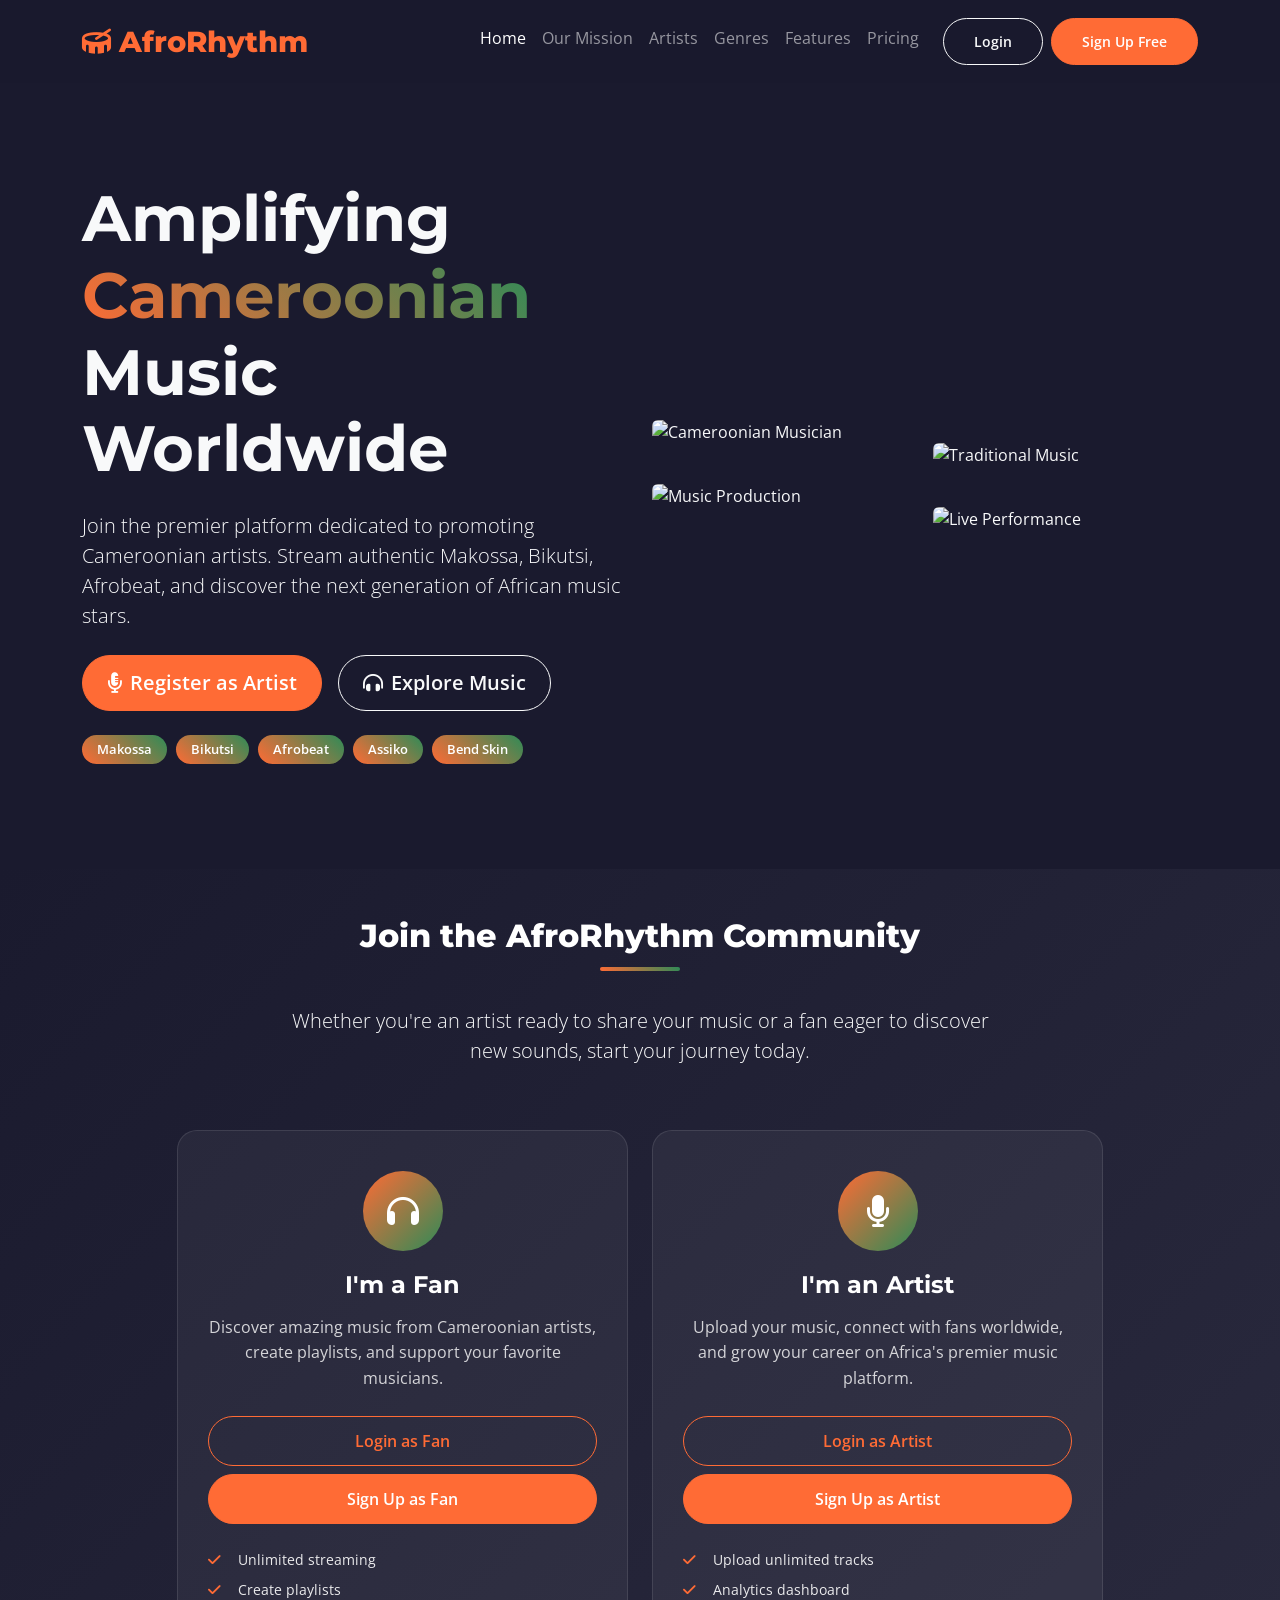
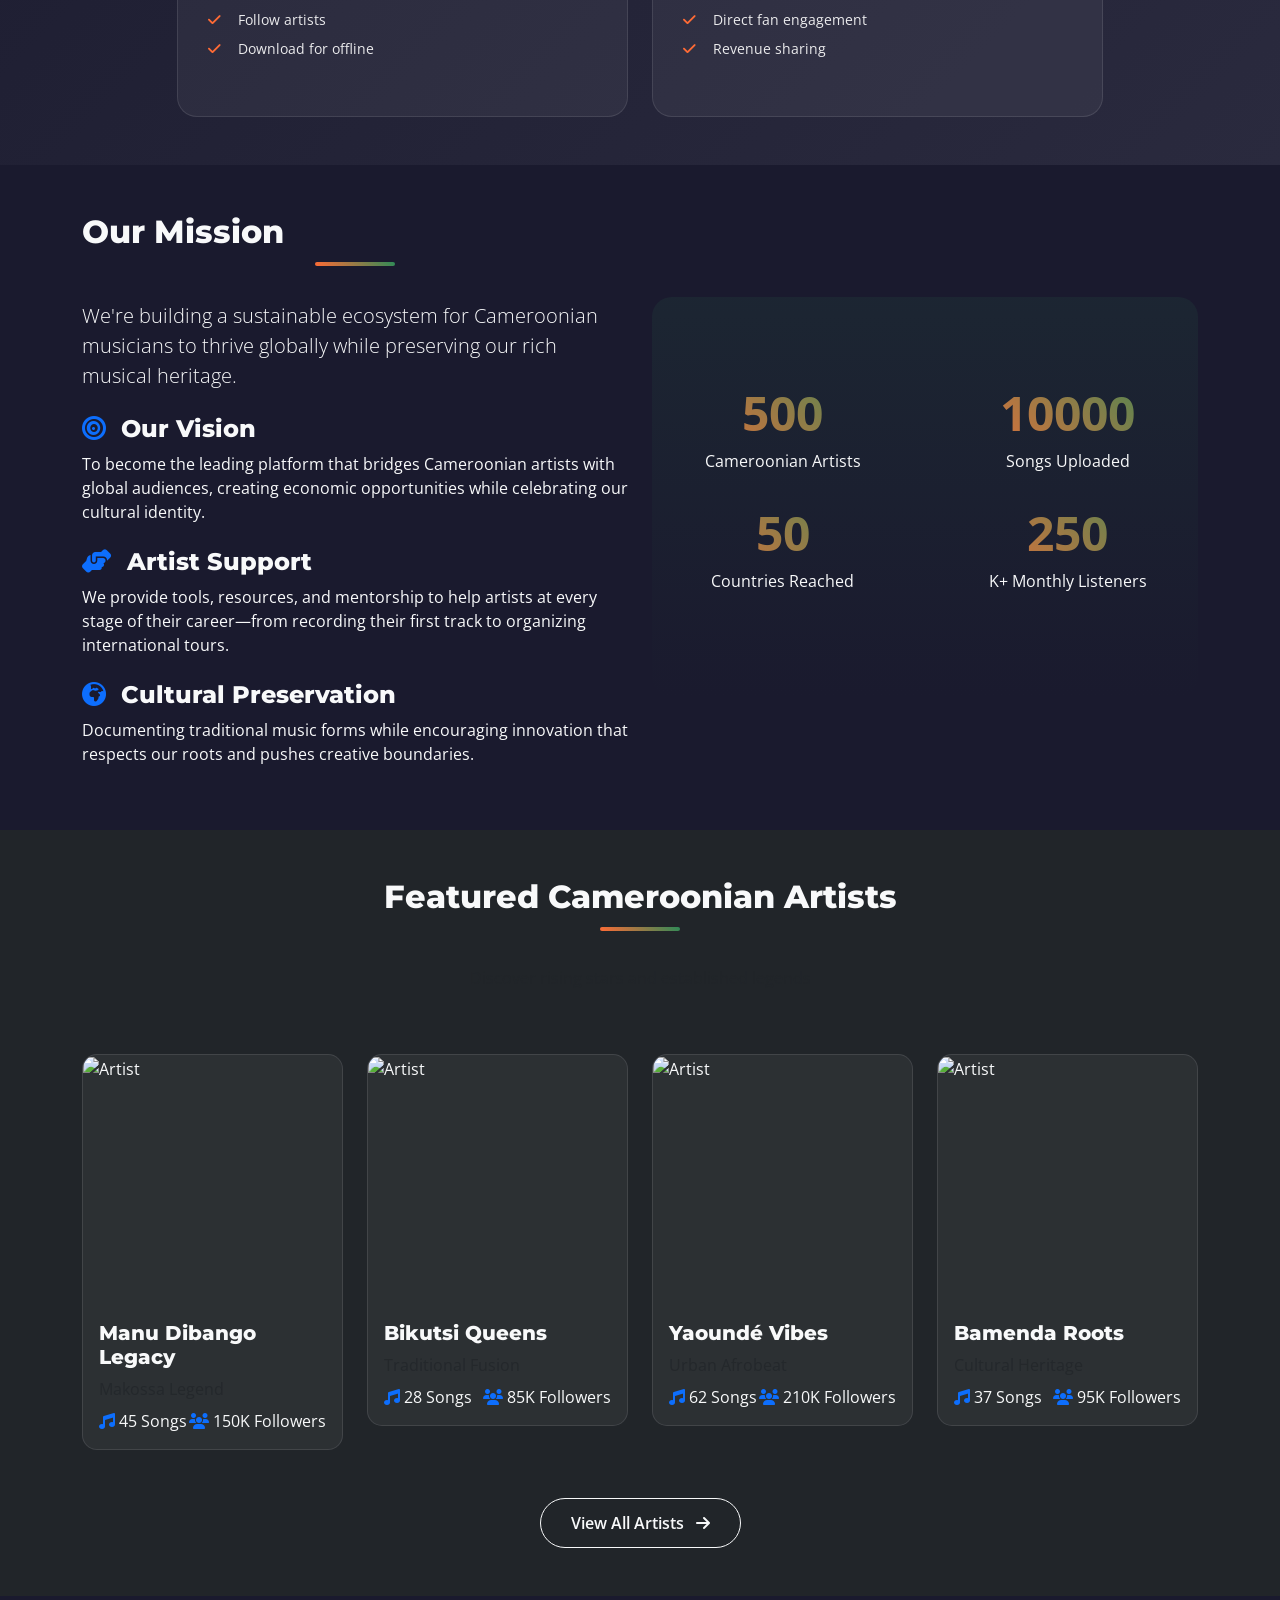
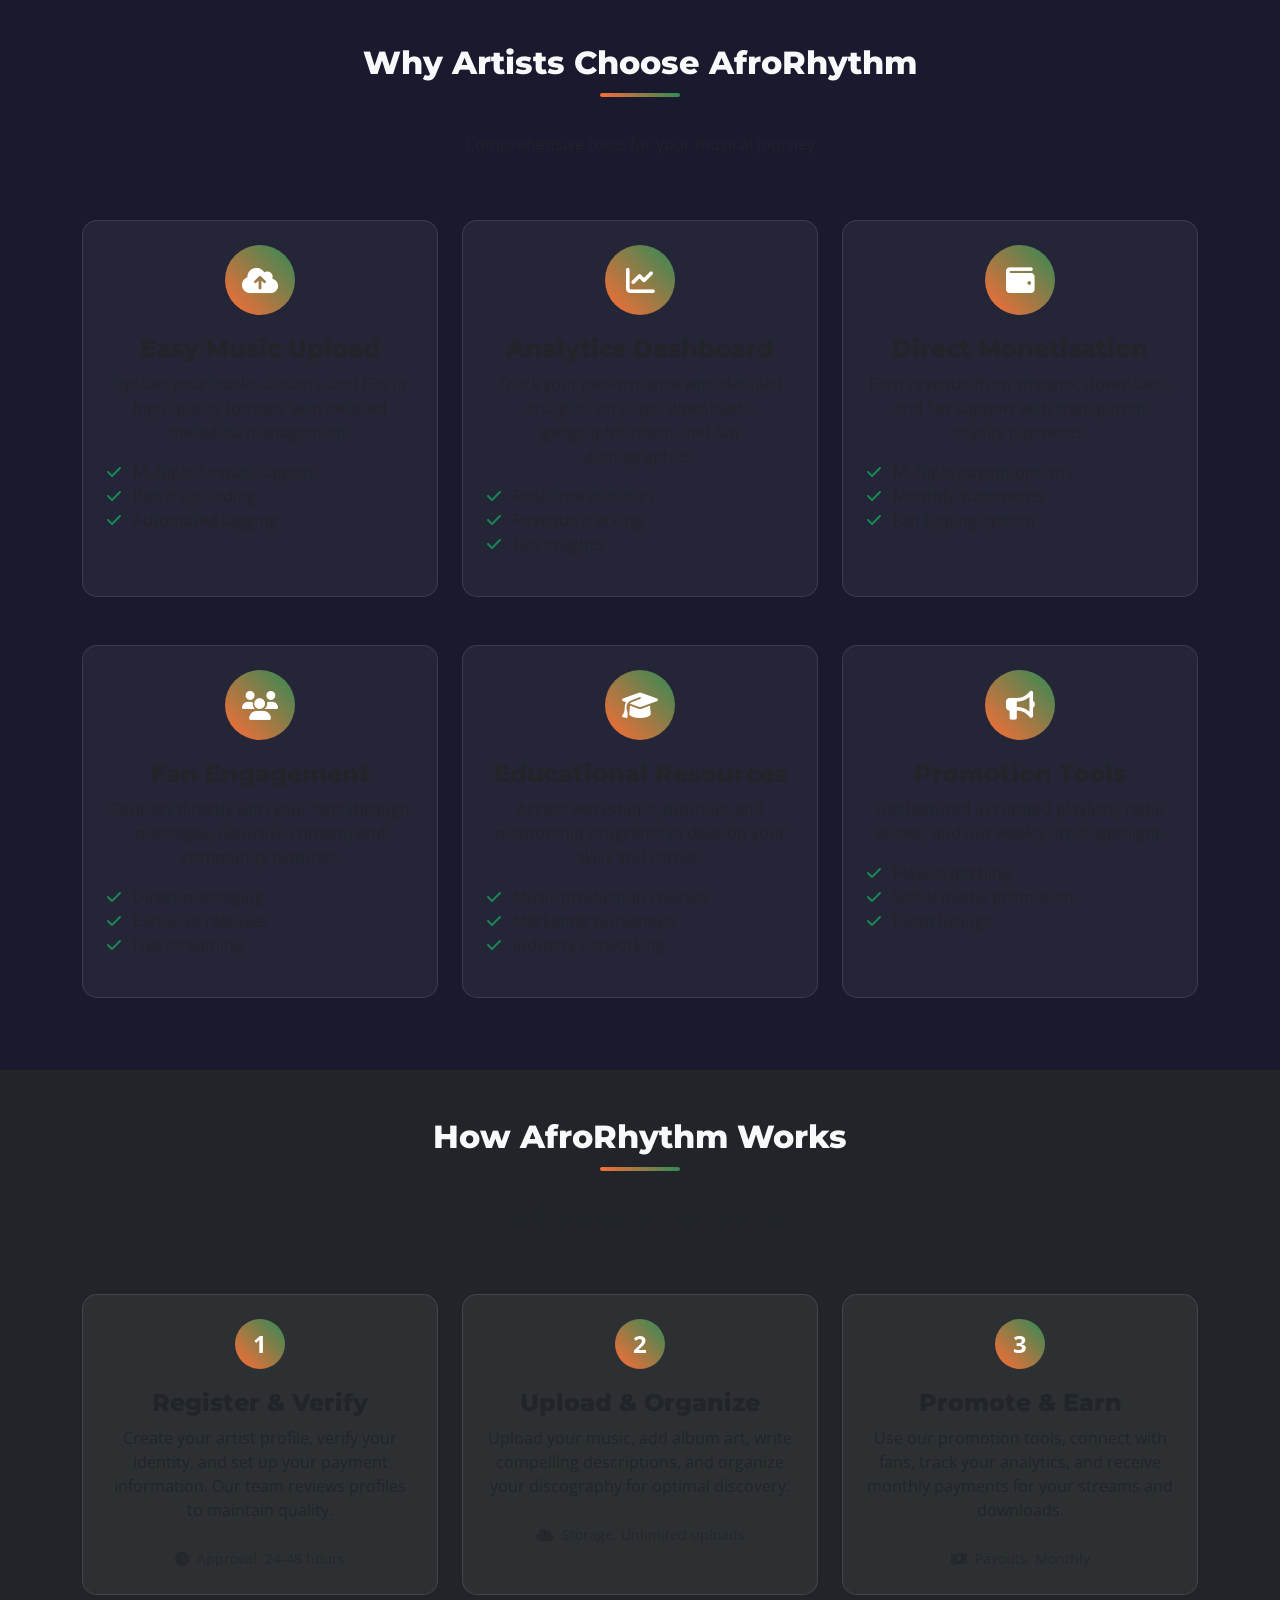
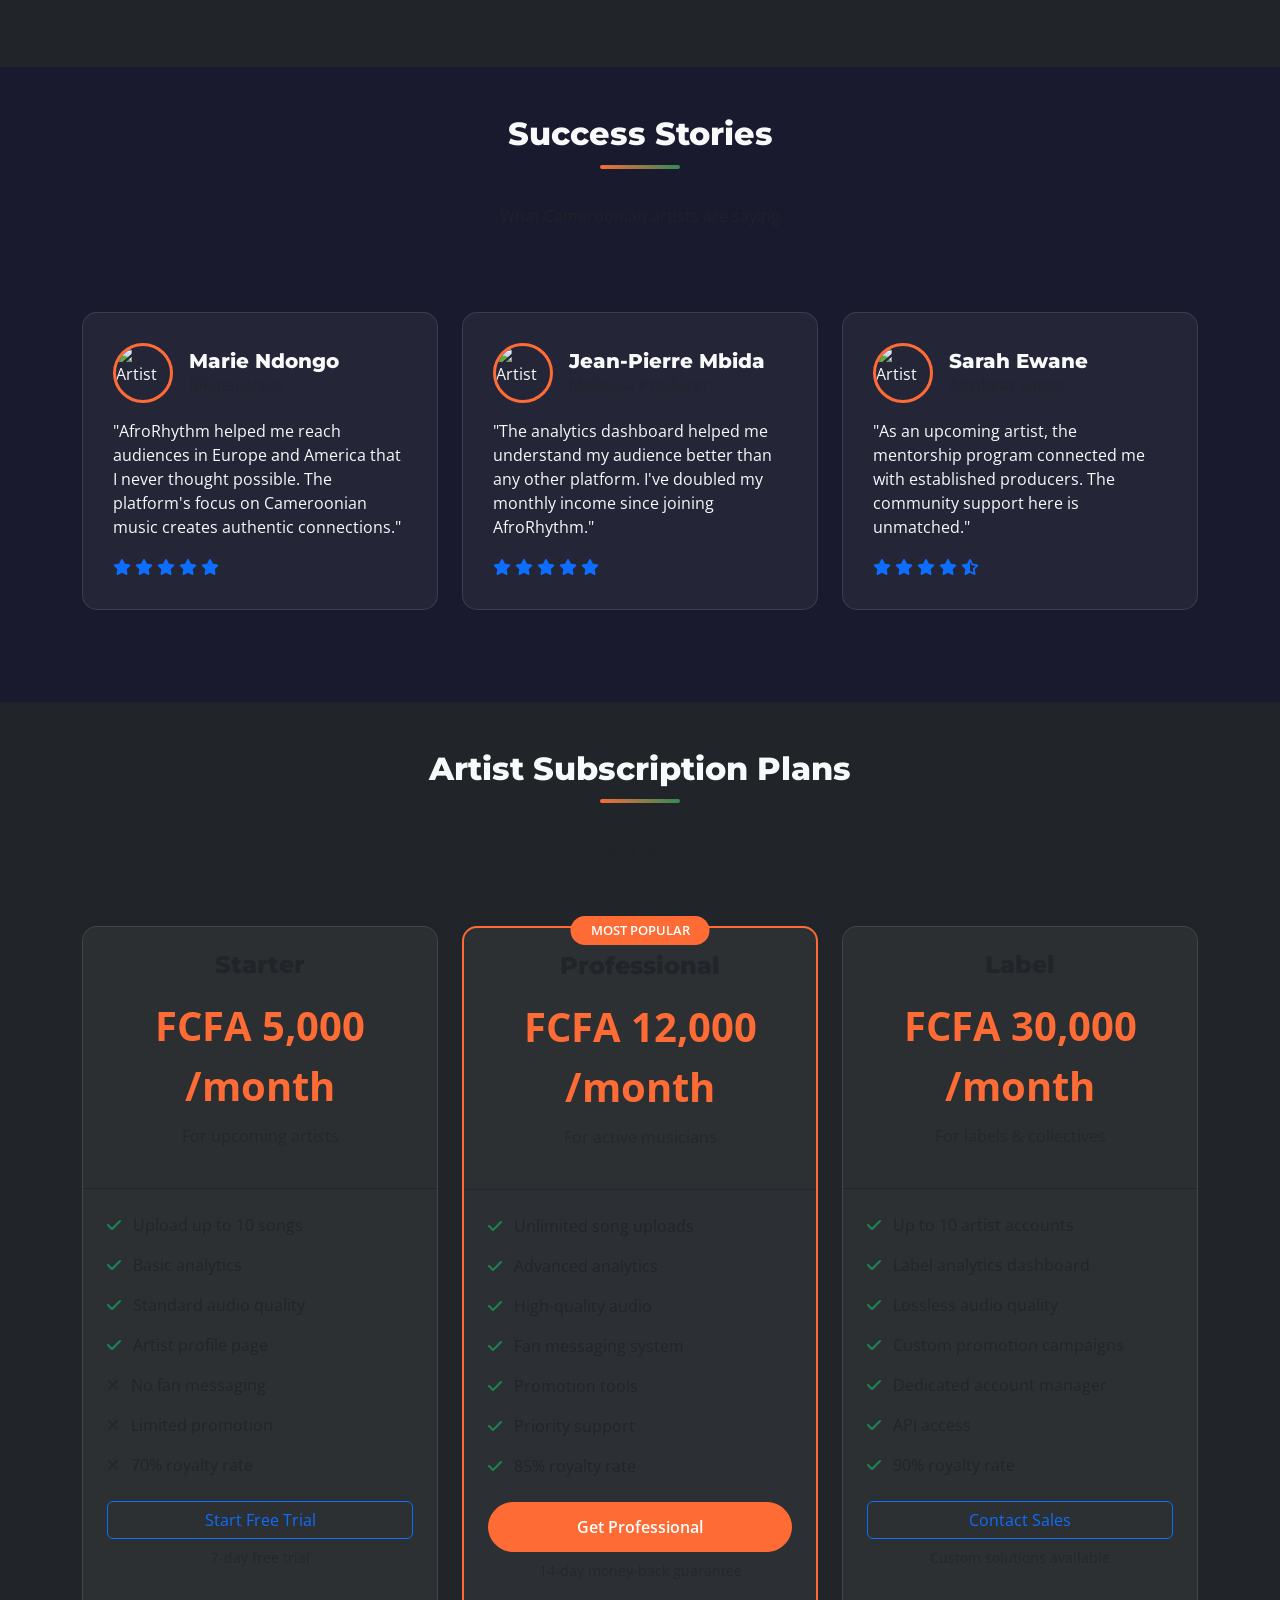
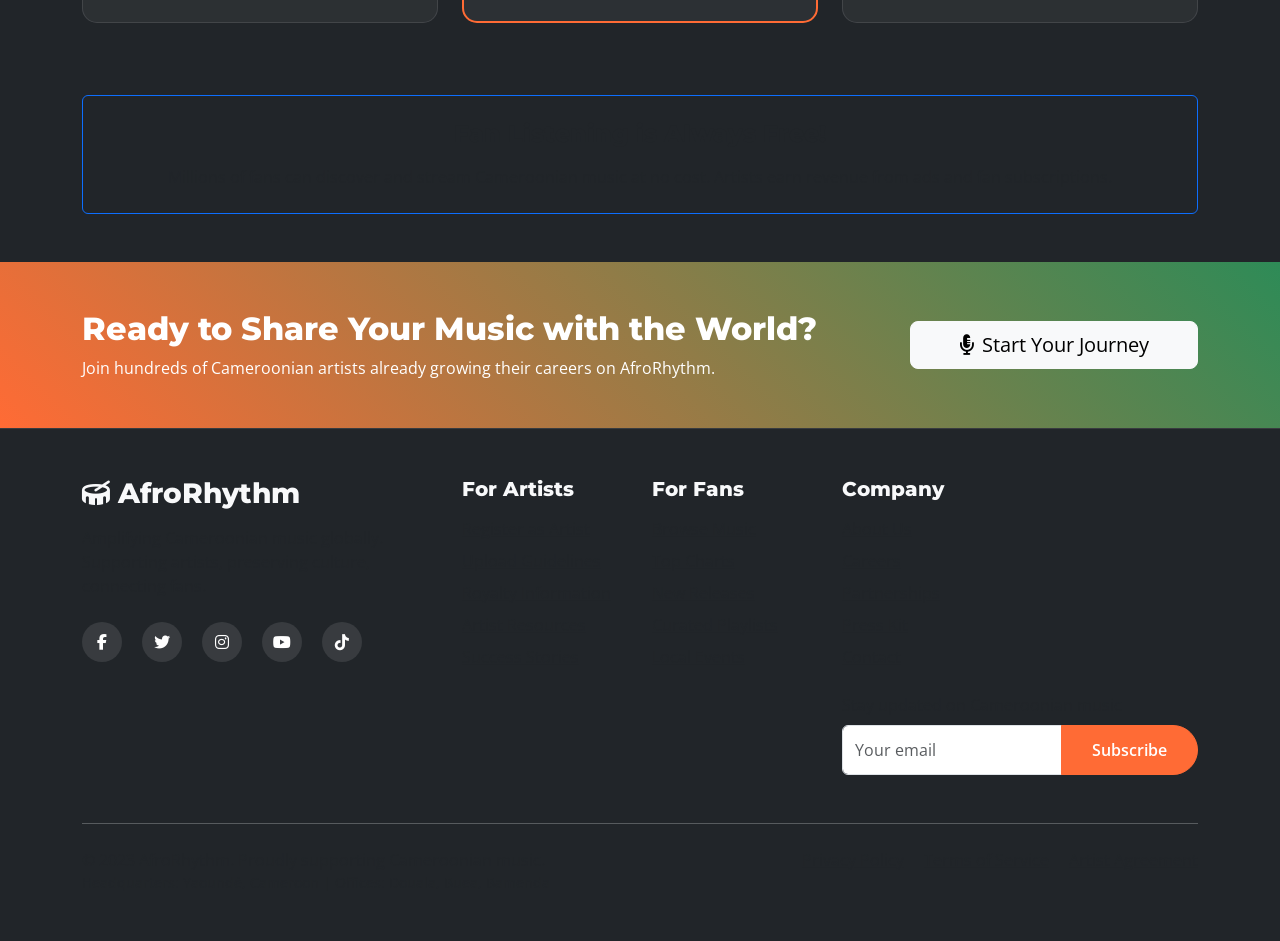
==== index.html @ 04af10e0 "file arrangement to deploy on netlify" ====
<!DOCTYPE html>
<html lang="en">
<head>
    <meta charset="UTF-8">
    <meta name="viewport" content="width=device-width, initial-scale=1.0">
    <title>AfroRhythm - Promote Cameroonian Music</title>
    <!-- Bootstrap 5 CSS -->
    <link href="https://cdn.jsdelivr.net/npm/bootstrap@5.3.0-alpha1/dist/css/bootstrap.min.css" rel="stylesheet">
    <!-- Font Awesome Icons -->
    <link rel="stylesheet" href="https://cdnjs.cloudflare.com/ajax/libs/font-awesome/6.4.0/css/all.min.css">
    <!-- Google Fonts -->
    <link href="https://fonts.googleapis.com/css2?family=Poppins:wght@300;400;500;600;700&family=Montserrat:wght@800;900&family=Open+Sans:wght@400;600&display=swap" rel="stylesheet">
    <!-- Custom CSS -->
    <style>
        :root {
            --primary-color: #FF6B35; /* African sunset orange */
            --secondary-color: #2E8B57; /* Forest green */
            --accent-color: #8B4513; /* Earth brown */
            --dark-color: #1A1A2E;
            --light-color: #F8F9FA;
        }
        
        body {
            font-family: 'Open Sans', sans-serif;
            background-color: var(--dark-color);
            color: var(--light-color);
        }
        
        h1, h2, h3, h4, h5, .navbar-brand {
            font-family: 'Montserrat', sans-serif;
            font-weight: 800;
        }
        
        .navbar {
            background-color: rgba(26, 26, 46, 0.95) !important;
            backdrop-filter: blur(10px);
            padding: 15px 0;
            transition: all 0.3s ease;
        }
        
        .navbar-brand {
            color: var(--primary-color) !important;
            font-size: 1.8rem;
        }
        
        .hero-section {
            background: linear-gradient(rgba(26, 26, 46, 0.9), rgba(26, 26, 46, 0.9)), url('https://images.unsplash.com/photo-1511671782779-c97d3d27a1d4?ixlib=rb-4.0.3&auto=format&fit=crop&w=1950&q=80');
            background-size: cover;
            background-position: center;
            padding: 180px 0 100px;
            position: relative;
            overflow: hidden;
        }
        
        .text-gradient {
            background: linear-gradient(45deg, var(--primary-color), var(--secondary-color));
            -webkit-background-clip: text;
            -webkit-text-fill-color: transparent;
            background-clip: text;
        }
        
        .btn-primary {
            background-color: var(--primary-color);
            border-color: var(--primary-color);
            padding: 12px 30px;
            border-radius: 30px;
            font-weight: 600;
            transition: all 0.3s ease;
        }
        
        .btn-primary:hover {
            background-color: #e55a2e;
            border-color: #e55a2e;
            transform: translateY(-2px);
            box-shadow: 0 5px 15px rgba(255, 107, 53, 0.3);
        }
        
        .btn-outline-light {
            border-radius: 30px;
            padding: 12px 30px;
            font-weight: 600;
            transition: all 0.3s ease;
        }
        
        .btn-outline-light:hover {
            background-color: white;
            color: var(--dark-color);
            transform: translateY(-2px);
        }
        
        .section-title {
            position: relative;
            margin-bottom: 50px;
        }
        
        .section-title:after {
            content: '';
            position: absolute;
            width: 80px;
            height: 4px;
            background: linear-gradient(45deg, var(--primary-color), var(--secondary-color));
            bottom: -15px;
            left: 50%;
            transform: translateX(-50%);
            border-radius: 2px;
        }
        
        .artist-card {
            background: rgba(255, 255, 255, 0.05);
            border-radius: 15px;
            overflow: hidden;
            transition: all 0.3s ease;
            border: 1px solid rgba(255, 255, 255, 0.1);
        }
        
        .artist-card:hover {
            transform: translateY(-10px);
            box-shadow: 0 15px 30px rgba(0, 0, 0, 0.3);
            border-color: var(--primary-color);
        }
        
        .artist-image {
            position: relative;
            overflow: hidden;
            height: 250px;
        }
        
        .artist-image img {
            width: 100%;
            height: 100%;
            object-fit: cover;
            transition: transform 0.5s ease;
        }
        
        .artist-card:hover .artist-image img {
            transform: scale(1.1);
        }
        
        .artist-overlay {
            position: absolute;
            top: 0;
            left: 0;
            width: 100%;
            height: 100%;
            background: rgba(0, 0, 0, 0.6);
            display: flex;
            align-items: center;
            justify-content: center;
            opacity: 0;
            transition: opacity 0.3s ease;
        }
        
        .artist-card:hover .artist-overlay {
            opacity: 1;
        }
        
        .how-it-works-card {
            background: rgba(255, 255, 255, 0.05);
            border: 1px solid rgba(255, 255, 255, 0.1);
            border-radius: 15px;
            transition: all 0.3s ease;
        }
        
        .how-it-works-card:hover {
            transform: translateY(-5px);
            border-color: var(--primary-color);
        }
        
        .step-number {
            width: 50px;
            height: 50px;
            background: linear-gradient(45deg, var(--primary-color), var(--secondary-color));
            color: white;
            border-radius: 50%;
            display: flex;
            align-items: center;
            justify-content: center;
            font-size: 1.5rem;
            font-weight: bold;
            margin: 0 auto 20px;
        }
        
        .pricing-card {
            background: rgba(255, 255, 255, 0.05);
            border: 1px solid rgba(255, 255, 255, 0.1);
            border-radius: 15px;
            transition: all 0.3s ease;
        }
        
        .pricing-card:hover {
            transform: translateY(-10px);
            box-shadow: 0 15px 30px rgba(0, 0, 0, 0.3);
        }
        
        .pricing-card.popular {
            border: 2px solid var(--primary-color);
            position: relative;
        }
        
        .popular-badge {
            position: absolute;
            top: -12px;
            left: 50%;
            transform: translateX(-50%);
            background: var(--primary-color);
            color: white;
            padding: 5px 20px;
            border-radius: 20px;
            font-size: 0.8rem;
            font-weight: 600;
        }
        
        .price {
            font-size: 2.5rem;
            font-weight: bold;
            color: var(--primary-color);
        }
        
        .genre-badge {
            background: linear-gradient(45deg, var(--primary-color), var(--secondary-color));
            color: white;
            padding: 5px 15px;
            border-radius: 20px;
            font-size: 0.8rem;
            font-weight: 600;
            margin-right: 5px;
            margin-bottom: 5px;
            display: inline-block;
        }
        
        .footer {
            background-color: #0f0f1a;
            border-top: 1px solid rgba(255, 255, 255, 0.1);
        }
        
        .social-icons a {
            display: inline-block;
            width: 40px;
            height: 40px;
            background: rgba(255, 255, 255, 0.1);
            border-radius: 50%;
            text-align: center;
            line-height: 40px;
            color: white;
            transition: all 0.3s ease;
        }
        
        .social-icons a:hover {
            background: var(--primary-color);
            transform: translateY(-3px);
        }
        
        .stats-counter {
            background: linear-gradient(rgba(46, 139, 87, 0.1), rgba(26, 26, 46, 0.9)), url('https://images.unsplash.com/photo-1518609878373-06d740f60d8b?ixlib=rb-4.0.3&auto=format&fit=crop&w=1950&q=80');
            background-size: cover;
            background-position: center;
            padding: 80px 0;
            border-radius: 20px;
            margin: 50px 0;
        }
        
        .counter-item {
            text-align: center;
        }
        
        .counter-number {
            font-size: 3rem;
            font-weight: bold;
            background: linear-gradient(45deg, var(--primary-color), var(--secondary-color));
            -webkit-background-clip: text;
            -webkit-text-fill-color: transparent;
            background-clip: text;
        }
        
        .testimonial-card {
            background: rgba(255, 255, 255, 0.05);
            border-radius: 15px;
            padding: 30px;
            border: 1px solid rgba(255, 255, 255, 0.1);
            margin: 20px 0;
        }
        
        .testimonial-avatar {
            width: 60px;
            height: 60px;
            border-radius: 50%;
            object-fit: cover;
            border: 3px solid var(--primary-color);
        }
        
        .benefit-icon {
            width: 70px;
            height: 70px;
            background: linear-gradient(45deg, var(--primary-color), var(--secondary-color));
            border-radius: 50%;
            display: flex;
            align-items: center;
            justify-content: center;
            margin: 0 auto 20px;
            font-size: 1.8rem;
            color: white;
        }
        
        @media (max-width: 768px) {
            .hero-section {
                padding: 150px 0 50px;
                text-align: center;
            }
            
            .display-3 {
                font-size: 2.5rem;
            }
        }

        /* Authentication Section Styles */
        #auth-section {
            background: linear-gradient(135deg, var(--dark-color) 0%, #2a2a3e 100%);
        }

        .auth-card {
            background: rgba(255, 255, 255, 0.05);
            border: 1px solid rgba(255, 255, 255, 0.1);
            border-radius: 20px;
            padding: 40px 30px;
            text-align: center;
            transition: all 0.3s ease;
            height: 100%;
        }

        .auth-card:hover {
            transform: translateY(-10px);
            box-shadow: 0 20px 40px rgba(0, 0, 0, 0.3);
            border-color: var(--primary-color);
        }

        .auth-icon {
            width: 80px;
            height: 80px;
            background: linear-gradient(135deg, var(--primary-color), var(--secondary-color));
            border-radius: 50%;
            display: flex;
            align-items: center;
            justify-content: center;
            font-size: 2rem;
            color: white;
            margin: 0 auto 20px;
        }

        .auth-card h3 {
            color: white;
            font-size: 1.5rem;
            font-weight: 700;
            margin-bottom: 15px;
        }

        .auth-card p {
            color: rgba(255, 255, 255, 0.8);
            margin-bottom: 25px;
            line-height: 1.6;
        }

        .auth-actions {
            margin-bottom: 25px;
        }

        .auth-actions .btn {
            display: block;
            width: 100%;
            margin-bottom: 10px;
            border-radius: 25px;
            padding: 12px 20px;
            font-weight: 600;
            transition: all 0.3s ease;
        }

        .auth-actions .btn-outline-primary {
            border-color: var(--primary-color);
            color: var(--primary-color);
        }

        .auth-actions .btn-outline-primary:hover {
            background-color: var(--primary-color);
            color: white;
        }

        .feature-list {
            list-style: none;
            padding: 0;
            text-align: left;
        }

        .feature-list li {
            color: rgba(255, 255, 255, 0.9);
            margin-bottom: 8px;
            font-size: 0.9rem;
        }

        .feature-list li i {
            color: var(--primary-color);
            margin-right: 10px;
            width: 16px;
        }

        @media (max-width: 768px) {
            .auth-card {
                margin-bottom: 30px;
            }
        }
    </style>
</head>
<body>
    <!-- Navigation -->
    <nav class="navbar navbar-expand-lg navbar-dark fixed-top">
        <div class="container">
            <a class="navbar-brand" href="index.html">
                <i class="fas fa-drum me-2"></i>AfroRhythm
            </a>
            <button class="navbar-toggler" type="button" data-bs-toggle="collapse" data-bs-target="#navbarNav">
                <span class="navbar-toggler-icon"></span>
            </button>
            <div class="collapse navbar-collapse" id="navbarNav">
                <ul class="navbar-nav ms-auto">
                    <li class="nav-item">
                        <a class="nav-link active" href="index.html">Home</a>
                    </li>
                    <li class="nav-item">
                        <a class="nav-link" href="#mission">Our Mission</a>
                    </li>
                    <li class="nav-item">
                        <a class="nav-link" href="#artists">Artists</a>
                    </li>
                    <li class="nav-item">
                        <a class="nav-link" href="#genres">Genres</a>
                    </li>
                    <li class="nav-item">
                        <a class="nav-link" href="#features">Features</a>
                    </li>
                    <li class="nav-item">
                        <a class="nav-link" href="#pricing">Pricing</a>
                    </li>
                    <!-- Dynamic login/logout based on user state -->
                    <li class="nav-item ms-lg-3" id="loginNavItem">
                        <a class="btn btn-outline-light btn-sm" href="auth/login.html">Login</a>
                    </li>
                    <li class="nav-item ms-lg-2" id="signupNavItem">
                        <a class="btn btn-primary btn-sm" href="auth/signup.html">Sign Up Free</a>
                    </li>
                    <!-- Will be shown when user is logged in -->
                    <li class="nav-item ms-lg-3 d-none" id="dashboardNavItem">
                        <a class="btn btn-primary btn-sm" href="#" id="dashboardLink">Dashboard</a>
                    </li>
                    <li class="nav-item ms-lg-2 d-none" id="logoutNavItem">
                        <a class="btn btn-outline-light btn-sm" href="#" id="logoutLink">Logout</a>
                    </li>
                </ul>
            </div>
        </div>
    </nav>

    <!-- Hero Section -->
    <section class="hero-section">
        <div class="container">
            <div class="row align-items-center">
                <div class="col-lg-6">
                    <h1 class="display-3 fw-bold mb-4">Amplifying <span class="text-gradient">Cameroonian</span> Music Worldwide</h1>
                    <p class="lead mb-4">Join the premier platform dedicated to promoting Cameroonian artists. Stream authentic Makossa, Bikutsi, Afrobeat, and discover the next generation of African music stars.</p>
                    <div class="d-flex flex-wrap gap-3">
                        <a href="auth/signup.html?role=artist" class="btn btn-primary btn-lg px-4">
                            <i class="fas fa-microphone-alt me-2"></i>Register as Artist
                        </a>
                        <a href="browse.html" class="btn btn-outline-light btn-lg px-4">
                            <i class="fas fa-headphones-alt me-2"></i>Explore Music
                        </a>
                    </div>
                    <div class="mt-4">
                        <span class="genre-badge">Makossa</span>
                        <span class="genre-badge">Bikutsi</span>
                        <span class="genre-badge">Afrobeat</span>
                        <span class="genre-badge">Assiko</span>
                        <span class="genre-badge">Bend Skin</span>
                    </div>
                </div>
                <div class="col-lg-6">
                    <div class="mt-5 mt-lg-0">
                        <div class="row g-3">
                            <div class="col-6">
                                <img src="https://images.unsplash.com/photo-1516280440614-37939bbacd81?ixlib=rb-4.0.3&auto=format&fit=crop&w=600&q=80" class="img-fluid rounded" alt="Cameroonian Musician">
                            </div>
                            <div class="col-6">
                                <img src="https://images.unsplash.com/photo-1493225457124-a3eb161ffa5f?ixlib=rb-4.0.3&auto=format&fit=crop&w-600&q=80" class="img-fluid rounded mt-4" alt="Traditional Music">
                            </div>
                            <div class="col-6">
                                <img src="https://images.unsplash.com/photo-1511379938547-c1f69419868d?ixlib=rb-4.0.3&auto=format&fit=crop&w=600&q=80" class="img-fluid rounded" alt="Music Production">
                            </div>
                            <div class="col-6">
                                <img src="https://images.unsplash.com/photo-1517230878791-4d28214057c2?ixlib=rb-4.0.3&auto=format&fit=crop&w=600&q=80" class="img-fluid rounded mt-4" alt="Live Performance">
                            </div>
                        </div>
                    </div>
                </div>
            </div>
        </div>
    </section>

    <!-- Authentication Section -->
    <section id="auth-section" class="py-5 bg-dark">
        <div class="container">
            <div class="row justify-content-center">
                <div class="col-lg-8 text-center mb-5">
                    <h2 class="section-title text-white">Join the AfroRhythm Community</h2>
                    <p class="lead text-light">Whether you're an artist ready to share your music or a fan eager to discover new sounds, start your journey today.</p>
                </div>
            </div>
            <div class="row justify-content-center">
                <div class="col-lg-10">
                    <div class="row g-4">
                        <!-- Fan Section -->
                        <div class="col-md-6">
                            <div class="auth-card fan-card">
                                <div class="auth-icon">
                                    <i class="fas fa-headphones"></i>
                                </div>
                                <h3>I'm a Fan</h3>
                                <p>Discover amazing music from Cameroonian artists, create playlists, and support your favorite musicians.</p>
                                <div class="auth-actions">
                                    <a href="auth/login.html" class="btn btn-outline-primary mb-2">Login as Fan</a>
                                    <a href="auth/signup.html?role=fan" class="btn btn-primary">Sign Up as Fan</a>
                                </div>
                                <ul class="feature-list">
                                    <li><i class="fas fa-check"></i> Unlimited streaming</li>
                                    <li><i class="fas fa-check"></i> Create playlists</li>
                                    <li><i class="fas fa-check"></i> Follow artists</li>
                                    <li><i class="fas fa-check"></i> Download for offline</li>
                                </ul>
                            </div>
                        </div>
                        <!-- Artist Section -->
                        <div class="col-md-6">
                            <div class="auth-card artist-card">
                                <div class="auth-icon">
                                    <i class="fas fa-microphone"></i>
                                </div>
                                <h3>I'm an Artist</h3>
                                <p>Upload your music, connect with fans worldwide, and grow your career on Africa's premier music platform.</p>
                                <div class="auth-actions">
                                    <a href="auth/login.html" class="btn btn-outline-primary mb-2">Login as Artist</a>
                                    <a href="auth/signup.html?role=artist" class="btn btn-primary">Sign Up as Artist</a>
                                </div>
                                <ul class="feature-list">
                                    <li><i class="fas fa-check"></i> Upload unlimited tracks</li>
                                    <li><i class="fas fa-check"></i> Analytics dashboard</li>
                                    <li><i class="fas fa-check"></i> Direct fan engagement</li>
                                    <li><i class="fas fa-check"></i> Revenue sharing</li>
                                </ul>
                            </div>
                        </div>
                    </div>
                </div>
            </div>
        </div>
    </section>

    <!-- Mission Statement -->
    <section id="mission" class="py-5">
        <div class="container">
            <div class="row align-items-center">
                <div class="col-lg-6 mb-5 mb-lg-0">
                    <h2 class="section-title">Our Mission</h2>
                    <p class="lead mb-4">We're building a sustainable ecosystem for Cameroonian musicians to thrive globally while preserving our rich musical heritage.</p>
                    
                    <div class="mb-4">
                        <h4><i class="fas fa-bullseye text-primary me-2"></i> Our Vision</h4>
                        <p>To become the leading platform that bridges Cameroonian artists with global audiences, creating economic opportunities while celebrating our cultural identity.</p>
                    </div>
                    
                    <div class="mb-4">
                        <h4><i class="fas fa-hands-helping text-primary me-2"></i> Artist Support</h4>
                        <p>We provide tools, resources, and mentorship to help artists at every stage of their career—from recording their first track to organizing international tours.</p>
                    </div>
                    
                    <div>
                        <h4><i class="fas fa-globe-africa text-primary me-2"></i> Cultural Preservation</h4>
                        <p>Documenting traditional music forms while encouraging innovation that respects our roots and pushes creative boundaries.</p>
                    </div>
                </div>
                <div class="col-lg-6">
                    <div class="stats-counter">
                        <div class="row text-center">
                            <div class="col-md-6 mb-4">
                                <div class="counter-item">
                                    <div class="counter-number" data-count="500">0</div>
                                    <p class="mb-0">Cameroonian Artists</p>
                                </div>
                            </div>
                            <div class="col-md-6 mb-4">
                                <div class="counter-item">
                                    <div class="counter-number" data-count="10000">0</div>
                                    <p class="mb-0">Songs Uploaded</p>
                                </div>
                            </div>
                            <div class="col-md-6 mb-4">
                                <div class="counter-item">
                                    <div class="counter-number" data-count="50">0</div>
                                    <p class="mb-0">Countries Reached</p>
                                </div>
                            </div>
                            <div class="col-md-6 mb-4">
                                <div class="counter-item">
                                    <div class="counter-number" data-count="250">0</div>
                                    <p class="mb-0">K+ Monthly Listeners</p>
                                </div>
                            </div>
                        </div>
                    </div>
                </div>
            </div>
        </div>
    </section>

    <!-- Featured Artists -->
    <section id="artists" class="py-5 bg-dark">
        <div class="container">
            <div class="row mb-5">
                <div class="col-12">
                    <h2 class="section-title text-center">Featured Cameroonian Artists</h2>
                    <p class="text-center text-muted">Discover rising stars and established legends</p>
                </div>
            </div>
            <div class="row">
                <!-- Artist 1 -->
                <div class="col-md-3 col-sm-6 mb-4">
                    <div class="artist-card">
                        <div class="artist-image">
                            <img src="https://images.unsplash.com/photo-1516280440614-37939bbacd81?ixlib=rb-4.0.3&auto=format&fit=crop&w=600&q=80" alt="Artist">
                            <div class="artist-overlay">
                                <div>
                                    <a href="#" class="btn btn-sm btn-primary mb-2"><i class="fas fa-play"></i> Play</a>
                                    <a href="#" class="btn btn-sm btn-outline-light">Follow</a>
                                </div>
                            </div>
                        </div>
                        <div class="artist-info p-3">
                            <h5>Manu Dibango Legacy</h5>
                            <p class="text-muted mb-2">Makossa Legend</p>
                            <div class="d-flex justify-content-between">
                                <span><i class="fas fa-music text-primary"></i> 45 Songs</span>
                                <span><i class="fas fa-users text-primary"></i> 150K Followers</span>
                            </div>
                        </div>
                    </div>
                </div>
                
                <!-- Artist 2 -->
                <div class="col-md-3 col-sm-6 mb-4">
                    <div class="artist-card">
                        <div class="artist-image">
                            <img src="https://images.unsplash.com/photo-1493225457124-a3eb161ffa5f?ixlib=rb-4.0.3&auto=format&fit=crop&w=600&q=80" alt="Artist">
                            <div class="artist-overlay">
                                <div>
                                    <a href="#" class="btn btn-sm btn-primary mb-2"><i class="fas fa-play"></i> Play</a>
                                    <a href="#" class="btn btn-sm btn-outline-light">Follow</a>
                                </div>
                            </div>
                        </div>
                        <div class="artist-info p-3">
                            <h5>Bikutsi Queens</h5>
                            <p class="text-muted mb-2">Traditional Fusion</p>
                            <div class="d-flex justify-content-between">
                                <span><i class="fas fa-music text-primary"></i> 28 Songs</span>
                                <span><i class="fas fa-users text-primary"></i> 85K Followers</span>
                            </div>
                        </div>
                    </div>
                </div>
                
                <!-- Artist 3 -->
                <div class="col-md-3 col-sm-6 mb-4">
                    <div class="artist-card">
                        <div class="artist-image">
                            <img src="https://images.unsplash.com/photo-1511379938547-c1f69419868d?ixlib=rb-4.0.3&auto=format&fit=crop&w=600&q=80" alt="Artist">
                            <div class="artist-overlay">
                                <div>
                                    <a href="#" class="btn btn-sm btn-primary mb-2"><i class="fas fa-play"></i> Play</a>
                                    <a href="#" class="btn btn-sm btn-outline-light">Follow</a>
                                </div>
                            </div>
                        </div>
                        <div class="artist-info p-3">
                            <h5>Yaoundé Vibes</h5>
                            <p class="text-muted mb-2">Urban Afrobeat</p>
                            <div class="d-flex justify-content-between">
                                <span><i class="fas fa-music text-primary"></i> 62 Songs</span>
                                <span><i class="fas fa-users text-primary"></i> 210K Followers</span>
                            </div>
                        </div>
                    </div>
                </div>
                
                <!-- Artist 4 -->
                <div class="col-md-3 col-sm-6 mb-4">
                    <div class="artist-card">
                        <div class="artist-image">
                            <img src="https://images.unsplash.com/photo-1517230878791-4d28214057c2?ixlib=rb-4.0.3&auto=format&fit=crop&w=600&q=80" alt="Artist">
                            <div class="artist-overlay">
                                <div>
                                    <a href="#" class="btn btn-sm btn-primary mb-2"><i class="fas fa-play"></i> Play</a>
                                    <a href="#" class="btn btn-sm btn-outline-light">Follow</a>
                                </div>
                            </div>
                        </div>
                        <div class="artist-info p-3">
                            <h5>Bamenda Roots</h5>
                            <p class="text-muted mb-2">Cultural Heritage</p>
                            <div class="d-flex justify-content-between">
                                <span><i class="fas fa-music text-primary"></i> 37 Songs</span>
                                <span><i class="fas fa-users text-primary"></i> 95K Followers</span>
                            </div>
                        </div>
                    </div>
                </div>
            </div>
            
            <div class="text-center mt-4">
                <a href="artists.html" class="btn btn-outline-light">
                    View All Artists <i class="fas fa-arrow-right ms-2"></i>
                </a>
            </div>
        </div>
    </section>

    <!-- Features for Artists -->
    <section id="features" class="py-5">
        <div class="container">
            <div class="row mb-5">
                <div class="col-12">
                    <h2 class="section-title text-center">Why Artists Choose AfroRhythm</h2>
                    <p class="text-center text-muted">Comprehensive tools for your musical journey</p>
                </div>
            </div>
            
            <div class="row">
                <div class="col-lg-4 mb-4">
                    <div class="card how-it-works-card h-100">
                        <div class="card-body text-center p-4">
                            <div class="benefit-icon">
                                <i class="fas fa-cloud-upload-alt"></i>
                            </div>
                            <h4 class="card-title">Easy Music Upload</h4>
                            <p class="card-text">Upload your tracks, albums, and EPs in high-quality formats with detailed metadata management.</p>
                            <ul class="list-unstyled text-start mt-3">
                                <li><i class="fas fa-check text-success me-2"></i> Multiple format support</li>
                                <li><i class="fas fa-check text-success me-2"></i> Batch uploading</li>
                                <li><i class="fas fa-check text-success me-2"></i> Automated tagging</li>
                            </ul>
                        </div>
                    </div>
                </div>
                
                <div class="col-lg-4 mb-4">
                    <div class="card how-it-works-card h-100">
                        <div class="card-body text-center p-4">
                            <div class="benefit-icon">
                                <i class="fas fa-chart-line"></i>
                            </div>
                            <h4 class="card-title">Analytics Dashboard</h4>
                            <p class="card-text">Track your performance with detailed analytics on plays, downloads, geographic reach, and fan demographics.</p>
                            <ul class="list-unstyled text-start mt-3">
                                <li><i class="fas fa-check text-success me-2"></i> Real-time statistics</li>
                                <li><i class="fas fa-check text-success me-2"></i> Revenue tracking</li>
                                <li><i class="fas fa-check text-success me-2"></i> Fan insights</li>
                            </ul>
                        </div>
                    </div>
                </div>
                
                <div class="col-lg-4 mb-4">
                    <div class="card how-it-works-card h-100">
                        <div class="card-body text-center p-4">
                            <div class="benefit-icon">
                                <i class="fas fa-wallet"></i>
                            </div>
                            <h4 class="card-title">Direct Monetization</h4>
                            <p class="card-text">Earn revenue from streams, downloads, and fan support with transparent royalty payments.</p>
                            <ul class="list-unstyled text-start mt-3">
                                <li><i class="fas fa-check text-success me-2"></i> Multiple payout options</li>
                                <li><i class="fas fa-check text-success me-2"></i> Monthly statements</li>
                                <li><i class="fas fa-check text-success me-2"></i> Fan tipping system</li>
                            </ul>
                        </div>
                    </div>
                </div>
            </div>
            
            <div class="row mt-4">
                <div class="col-lg-4 mb-4">
                    <div class="card how-it-works-card h-100">
                        <div class="card-body text-center p-4">
                            <div class="benefit-icon">
                                <i class="fas fa-users"></i>
                            </div>
                            <h4 class="card-title">Fan Engagement</h4>
                            <p class="card-text">Connect directly with your fans through messages, exclusive content, and community features.</p>
                            <ul class="list-unstyled text-start mt-3">
                                <li><i class="fas fa-check text-success me-2"></i> Direct messaging</li>
                                <li><i class="fas fa-check text-success me-2"></i> Exclusive releases</li>
                                <li><i class="fas fa-check text-success me-2"></i> Live streaming</li>
                            </ul>
                        </div>
                    </div>
                </div>
                
                <div class="col-lg-4 mb-4">
                    <div class="card how-it-works-card h-100">
                        <div class="card-body text-center p-4">
                            <div class="benefit-icon">
                                <i class="fas fa-graduation-cap"></i>
                            </div>
                            <h4 class="card-title">Educational Resources</h4>
                            <p class="card-text">Access workshops, tutorials, and mentorship programs to develop your skills and career.</p>
                            <ul class="list-unstyled text-start mt-3">
                                <li><i class="fas fa-check text-success me-2"></i> Music production courses</li>
                                <li><i class="fas fa-check text-success me-2"></i> Marketing workshops</li>
                                <li><i class="fas fa-check text-success me-2"></i> Industry networking</li>
                            </ul>
                        </div>
                    </div>
                </div>
                
                <div class="col-lg-4 mb-4">
                    <div class="card how-it-works-card h-100">
                        <div class="card-body text-center p-4">
                            <div class="benefit-icon">
                                <i class="fas fa-bullhorn"></i>
                            </div>
                            <h4 class="card-title">Promotion Tools</h4>
                            <p class="card-text">Get featured in curated playlists, radio shows, and our weekly artist spotlight.</p>
                            <ul class="list-unstyled text-start mt-3">
                                <li><i class="fas fa-check text-success me-2"></i> Playlist pitching</li>
                                <li><i class="fas fa-check text-success me-2"></i> Social media promotion</li>
                                <li><i class="fas fa-check text-success me-2"></i> Event listings</li>
                            </ul>
                        </div>
                    </div>
                </div>
            </div>
        </div>
    </section>

    <!-- How It Works -->
    <section id="how-it-works" class="py-5 bg-dark">
        <div class="container">
            <div class="row mb-5">
                <div class="col-12">
                    <h2 class="section-title text-center">How AfroRhythm Works</h2>
                    <p class="text-center text-muted">Three simple steps to amplify your music</p>
                </div>
            </div>
            <div class="row">
                <div class="col-lg-4 mb-4">
                    <div class="card how-it-works-card h-100">
                        <div class="card-body text-center p-4">
                            <div class="step-number">1</div>
                            <h4 class="card-title">Register & Verify</h4>
                            <p class="card-text">Create your artist profile, verify your identity, and set up your payment information. Our team reviews profiles to maintain quality.</p>
                            <div class="mt-4">
                                <small class="text-muted"><i class="fas fa-clock me-1"></i> Approval: 24-48 hours</small>
                            </div>
                        </div>
                    </div>
                </div>
                <div class="col-lg-4 mb-4">
                    <div class="card how-it-works-card h-100">
                        <div class="card-body text-center p-4">
                            <div class="step-number">2</div>
                            <h4 class="card-title">Upload & Organize</h4>
                            <p class="card-text">Upload your music, add album art, write compelling descriptions, and organize your discography for optimal discovery.</p>
                            <div class="mt-4">
                                <small class="text-muted"><i class="fas fa-cloud me-1"></i> Storage: Unlimited uploads</small>
                            </div>
                        </div>
                    </div>
                </div>
                <div class="col-lg-4 mb-4">
                    <div class="card how-it-works-card h-100">
                        <div class="card-body text-center p-4">
                            <div class="step-number">3</div>
                            <h4 class="card-title">Promote & Earn</h4>
                            <p class="card-text">Use our promotion tools, connect with fans, track your analytics, and receive monthly payments for your streams and downloads.</p>
                            <div class="mt-4">
                                <small class="text-muted"><i class="fas fa-money-bill-wave me-1"></i> Payouts: Monthly</small>
                            </div>
                        </div>
                    </div>
                </div>
            </div>
        </div>
    </section>

    <!-- Testimonials -->
    <section id="testimonials" class="py-5">
        <div class="container">
            <div class="row mb-5">
                <div class="col-12">
                    <h2 class="section-title text-center">Success Stories</h2>
                    <p class="text-center text-muted">What Cameroonian artists are saying</p>
                </div>
            </div>
            
            <div class="row">
                <div class="col-lg-4 mb-4">
                    <div class="testimonial-card">
                        <div class="d-flex align-items-center mb-3">
                            <img src="https://images.unsplash.com/photo-1493225457124-a3eb161ffa5f?ixlib=rb-4.0.3&auto=format&fit=crop&w=100&q=80" class="testimonial-avatar me-3" alt="Artist">
                            <div>
                                <h5 class="mb-0">Marie Ndongo</h5>
                                <p class="text-muted mb-0">Bikutsi Artist</p>
                            </div>
                        </div>
                        <p>"AfroRhythm helped me reach audiences in Europe and America that I never thought possible. The platform's focus on Cameroonian music creates authentic connections."</p>
                        <div class="text-primary">
                            <i class="fas fa-star"></i>
                            <i class="fas fa-star"></i>
                            <i class="fas fa-star"></i>
                            <i class="fas fa-star"></i>
                            <i class="fas fa-star"></i>
                        </div>
                    </div>
                </div>
                
                <div class="col-lg-4 mb-4">
                    <div class="testimonial-card">
                        <div class="d-flex align-items-center mb-3">
                            <img src="https://images.unsplash.com/photo-1511379938547-c1f69419868d?ixlib=rb-4.0.3&auto=format&fit=crop&w=100&q=80" class="testimonial-avatar me-3" alt="Artist">
                            <div>
                                <h5 class="mb-0">Jean-Pierre Mbida</h5>
                                <p class="text-muted mb-0">Makossa Producer</p>
                            </div>
                        </div>
                        <p>"The analytics dashboard helped me understand my audience better than any other platform. I've doubled my monthly income since joining AfroRhythm."</p>
                        <div class="text-primary">
                            <i class="fas fa-star"></i>
                            <i class="fas fa-star"></i>
                            <i class="fas fa-star"></i>
                            <i class="fas fa-star"></i>
                            <i class="fas fa-star"></i>
                        </div>
                    </div>
                </div>
                
                <div class="col-lg-4 mb-4">
                    <div class="testimonial-card">
                        <div class="d-flex align-items-center mb-3">
                            <img src="https://images.unsplash.com/photo-1517230878791-4d28214057c2?ixlib=rb-4.0.3&auto=format&fit=crop&w=100&q=80" class="testimonial-avatar me-3" alt="Artist">
                            <div>
                                <h5 class="mb-0">Sarah Ewane</h5>
                                <p class="text-muted mb-0">Afrobeat Singer</p>
                            </div>
                        </div>
                        <p>"As an upcoming artist, the mentorship program connected me with established producers. The community support here is unmatched."</p>
                        <div class="text-primary">
                            <i class="fas fa-star"></i>
                            <i class="fas fa-star"></i>
                            <i class="fas fa-star"></i>
                            <i class="fas fa-star"></i>
                            <i class="fas fa-star-half-alt"></i>
                        </div>
                    </div>
                </div>
            </div>
        </div>
    </section>

    <!-- Pricing Section -->
    <section id="pricing" class="py-5 bg-dark">
        <div class="container">
            <div class="row mb-5">
                <div class="col-12">
                    <h2 class="section-title text-center">Artist Subscription Plans</h2>
                    <p class="text-center text-muted">Choose the plan that fits your career stage</p>
                </div>
            </div>
            <div class="row justify-content-center">
                <div class="col-lg-4 mb-4">
                    <div class="card pricing-card h-100">
                        <div class="card-header text-center py-4">
                            <h4 class="card-title mb-0">Starter</h4>
                            <div class="price mt-3">
                                <span class="currency">FCFA</span>
                                <span class="amount">5,000</span>
                                <span class="period">/month</span>
                            </div>
                            <p class="text-muted mt-2">For upcoming artists</p>
                        </div>
                        <div class="card-body p-4">
                            <ul class="list-unstyled mb-4">
                                <li class="mb-3"><i class="fas fa-check text-success me-2"></i> Upload up to 10 songs</li>
                                <li class="mb-3"><i class="fas fa-check text-success me-2"></i> Basic analytics</li>
                                <li class="mb-3"><i class="fas fa-check text-success me-2"></i> Standard audio quality</li>
                                <li class="mb-3"><i class="fas fa-check text-success me-2"></i> Artist profile page</li>
                                <li class="mb-3"><i class="fas fa-times text-muted me-2"></i> No fan messaging</li>
                                <li class="mb-3"><i class="fas fa-times text-muted me-2"></i> Limited promotion</li>
                                <li class="mb-3"><i class="fas fa-times text-muted me-2"></i> 70% royalty rate</li>
                            </ul>
                            <a href="#" class="btn btn-outline-primary w-100">Start Free Trial</a>
                            <p class="text-center mt-2 small text-muted">7-day free trial</p>
                        </div>
                    </div>
                </div>
                <div class="col-lg-4 mb-4">
                    <div class="card pricing-card h-100 popular">
                        <div class="popular-badge">MOST POPULAR</div>
                        <div class="card-header text-center py-4">
                            <h4 class="card-title mb-0">Professional</h4>
                            <div class="price mt-3">
                                <span class="currency">FCFA</span>
                                <span class="amount">12,000</span>
                                <span class="period">/month</span>
                            </div>
                            <p class="text-muted mt-2">For active musicians</p>
                        </div>
                        <div class="card-body p-4">
                            <ul class="list-unstyled mb-4">
                                <li class="mb-3"><i class="fas fa-check text-success me-2"></i> Unlimited song uploads</li>
                                <li class="mb-3"><i class="fas fa-check text-success me-2"></i> Advanced analytics</li>
                                <li class="mb-3"><i class="fas fa-check text-success me-2"></i> High-quality audio</li>
                                <li class="mb-3"><i class="fas fa-check text-success me-2"></i> Fan messaging system</li>
                                <li class="mb-3"><i class="fas fa-check text-success me-2"></i> Promotion tools</li>
                                <li class="mb-3"><i class="fas fa-check text-success me-2"></i> Priority support</li>
                                <li class="mb-3"><i class="fas fa-check text-success me-2"></i> 85% royalty rate</li>
                            </ul>
                            <a href="#" class="btn btn-primary w-100">Get Professional</a>
                            <p class="text-center mt-2 small text-muted">14-day money-back guarantee</p>
                        </div>
                    </div>
                </div>
                <div class="col-lg-4 mb-4">
                    <div class="card pricing-card h-100">
                        <div class="card-header text-center py-4">
                            <h4 class="card-title mb-0">Label</h4>
                            <div class="price mt-3">
                                <span class="currency">FCFA</span>
                                <span class="amount">30,000</span>
                                <span class="period">/month</span>
                            </div>
                            <p class="text-muted mt-2">For labels & collectives</p>
                        </div>
                        <div class="card-body p-4">
                            <ul class="list-unstyled mb-4">
                                <li class="mb-3"><i class="fas fa-check text-success me-2"></i> Up to 10 artist accounts</li>
                                <li class="mb-3"><i class="fas fa-check text-success me-2"></i> Label analytics dashboard</li>
                                <li class="mb-3"><i class="fas fa-check text-success me-2"></i> Lossless audio quality</li>
                                <li class="mb-3"><i class="fas fa-check text-success me-2"></i> Custom promotion campaigns</li>
                                <li class="mb-3"><i class="fas fa-check text-success me-2"></i> Dedicated account manager</li>
                                <li class="mb-3"><i class="fas fa-check text-success me-2"></i> API access</li>
                                <li class="mb-3"><i class="fas fa-check text-success me-2"></i> 90% royalty rate</li>
                            </ul>
                            <a href="#" class="btn btn-outline-primary w-100">Contact Sales</a>
                            <p class="text-center mt-2 small text-muted">Custom solutions available</p>
                        </div>
                    </div>
                </div>
            </div>
            
            <div class="row mt-5">
                <div class="col-12">
                    <div class="card bg-transparent border-primary">
                        <div class="card-body text-center p-4">
                            <h4 class="mb-3">Fan Listening is Always Free!</h4>
                            <p class="mb-0">Millions of fans can discover and stream Cameroonian music at no cost. Artists earn revenue from ads and fan subscriptions.</p>
                        </div>
                    </div>
                </div>
            </div>
        </div>
    </section>

    <!-- CTA Section -->
    <section class="py-5" style="background: linear-gradient(45deg, var(--primary-color), var(--secondary-color));">
        <div class="container">
            <div class="row align-items-center">
                <div class="col-lg-8 mb-4 mb-lg-0">
                    <h2 class="text-white">Ready to Share Your Music with the World?</h2>
                    <p class="text-white mb-0">Join hundreds of Cameroonian artists already growing their careers on AfroRhythm.</p>
                </div>
                <div class="col-lg-4 text-lg-end">
                    <a href="auth/signup.html?role=artist" class="btn btn-light btn-lg px-5">
                        <i class="fas fa-microphone-alt me-2"></i>Start Your Journey
                    </a>
                </div>
            </div>
        </div>
    </section>

    <!-- Footer -->
    <footer class="footer bg-dark py-5">
        <div class="container">
            <div class="row">
                <div class="col-lg-4 mb-4">
                    <h3 class="mb-3"><i class="fas fa-drum me-2"></i>AfroRhythm</h3>
                    <p class="text-muted">Amplifying Cameroonian music globally. Supporting artists, preserving culture, connecting fans.</p>
                    <div class="social-icons mt-4">
                        <a href="#" class="me-3"><i class="fab fa-facebook-f"></i></a>
                        <a href="#" class="me-3"><i class="fab fa-twitter"></i></a>
                        <a href="#" class="me-3"><i class="fab fa-instagram"></i></a>
                        <a href="#" class="me-3"><i class="fab fa-youtube"></i></a>
                        <a href="#" class="me-3"><i class="fab fa-tiktok"></i></a>
                    </div>
                </div>
                <div class="col-lg-2 col-md-6 mb-4">
                    <h5 class="mb-3">For Artists</h5>
                    <ul class="list-unstyled">
                        <li class="mb-2"><a href="auth/signup.html?role=artist" class="text-muted">Register as Artist</a></li>
                        <li class="mb-2"><a href="#" class="text-muted">Upload Guidelines</a></li>
                        <li class="mb-2"><a href="#" class="text-muted">Royalty Information</a></li>
                        <li class="mb-2"><a href="#" class="text-muted">Artist Resources</a></li>
                        <li class="mb-2"><a href="#" class="text-muted">Success Stories</a></li>
                    </ul>
                </div>
                <div class="col-lg-2 col-md-6 mb-4">
                    <h5 class="mb-3">For Fans</h5>
                    <ul class="list-unstyled">
                        <li class="mb-2"><a href="browse.html" class="text-muted">Browse Music</a></li>
                        <li class="mb-2"><a href="#" class="text-muted">Top Charts</a></li>
                        <li class="mb-2"><a href="#" class="text-muted">New Releases</a></li>
                        <li class="mb-2"><a href="#" class="text-muted">Curated Playlists</a></li>
                        <li class="mb-2"><a href="#" class="text-muted">Local Events</a></li>
                    </ul>
                </div>
                <div class="col-lg-4 mb-4">
                    <h5 class="mb-3">Company</h5>
                    <ul class="list-unstyled">
                        <li class="mb-2"><a href="#" class="text-muted">About Us</a></li>
                        <li class="mb-2"><a href="#" class="text-muted">Careers</a></li>
                        <li class="mb-2"><a href="#" class="text-muted">Partnerships</a></li>
                        <li class="mb-2"><a href="#" class="text-muted">Press Kit</a></li>
                        <li class="mb-2"><a href="contact.html" class="text-muted">Contact</a></li>
                    </ul>
                    <div class="mt-4">
                        <p class="text-muted mb-2">Stay updated on Cameroonian music</p>
                        <div class="input-group">
                            <input type="email" class="form-control" placeholder="Your email">
                            <button class="btn btn-primary" type="button">Subscribe</button>
                        </div>
                    </div>
                </div>
            </div>
            <hr class="my-4">
            <div class="row">
                <div class="col-md-6">
                    <p class="text-muted mb-0">&copy; 2023 AfroRhythm. Proudly supporting Cameroonian music.</p>
                    <p class="text-muted small mb-0">Headquarters: Yaoundé, Cameroon | Offices: Douala, Buea, Bamenda</p>
                </div>
                <div class="col-md-6 text-md-end">
                    <a href="#" class="text-muted me-3">Privacy Policy</a>
                    <a href="#" class="text-muted me-3">Terms of Service</a>
                    <a href="#" class="text-muted">Artist Agreement</a>
                </div>
            </div>
        </div>
    </footer>

    <!-- Bootstrap JS -->
    <script src="https://cdn.jsdelivr.net/npm/bootstrap@5.3.0-alpha1/dist/js/bootstrap.bundle.min.js"></script>
    <!-- Custom JS -->
    <script>
        // Check if user is logged in
        function checkLoginStatus() {
            const userData = localStorage.getItem('afroUser');
            const loginNavItem = document.getElementById('loginNavItem');
            const signupNavItem = document.getElementById('signupNavItem');
            const dashboardNavItem = document.getElementById('dashboardNavItem');
            const logoutNavItem = document.getElementById('logoutNavItem');
            const dashboardLink = document.getElementById('dashboardLink');

            if (userData) {
                try {
                    const user = JSON.parse(userData);
                    if (user.isLoggedIn) {
                        // User is logged in
                        loginNavItem.classList.add('d-none');
                        signupNavItem.classList.add('d-none');
                        dashboardNavItem.classList.remove('d-none');
                        logoutNavItem.classList.remove('d-none');
                        
                        // Set dashboard link based on user role
                        if (user.role === 'artist') {
                            dashboardLink.href = 'artist.html';
                            dashboardLink.innerHTML = '<i class="fas fa-chart-line me-1"></i>Artist Dashboard';
                        } else {
                            dashboardLink.href = 'fan.html';
                            dashboardLink.innerHTML = '<i class="fas fa-headphones me-1"></i>Fan Dashboard';
                        }
                    } else {
                        // User is not logged in
                        showLoginButtons();
                    }
                } catch (e) {
                    console.error('Error parsing user data:', e);
                    showLoginButtons();
                }
            } else {
                // No user data
                showLoginButtons();
            }
        }

        function showLoginButtons() {
            document.getElementById('loginNavItem').classList.remove('d-none');
            document.getElementById('signupNavItem').classList.remove('d-none');
            document.getElementById('dashboardNavItem').classList.add('d-none');
            document.getElementById('logoutNavItem').classList.add('d-none');
        }

        // Logout functionality
        document.getElementById('logoutLink')?.addEventListener('click', function(e) {
            e.preventDefault();
            localStorage.removeItem('afroUser');
            alert('You have been logged out successfully!');
            window.location.href = 'index.html';
        });

        // Simple counter animation
        document.addEventListener('DOMContentLoaded', function() {
            // Check login status on page load
            checkLoginStatus();
            
            const counters = document.querySelectorAll('.counter-number');
            const speed = 200;
            
            counters.forEach(counter => {
                const updateCount = () => {
                    const target = +counter.getAttribute('data-count');
                    const count = +counter.innerText;
                    const increment = target / speed;
                    
                    if(count < target) {
                        counter.innerText = Math.ceil(count + increment);
                        setTimeout(updateCount, 1);
                    } else {
                        counter.innerText = target;
                    }
                }
                
                // Start counting when element is in viewport
                const observer = new IntersectionObserver((entries) => {
                    entries.forEach(entry => {
                        if(entry.isIntersecting) {
                            updateCount();
                            observer.unobserve(entry.target);
                        }
                    });
                });
                
                observer.observe(counter);
            });
            
            // Navbar scroll effect
            window.addEventListener('scroll', function() {
                const navbar = document.querySelector('.navbar');
                if (window.scrollY > 100) {
                    navbar.style.padding = '10px 0';
                    navbar.style.boxShadow = '0 5px 20px rgba(0, 0, 0, 0.3)';
                } else {
                    navbar.style.padding = '15px 0';
                    navbar.style.boxShadow = 'none';
                }
            });
        });
    </script>
</body>
</html>
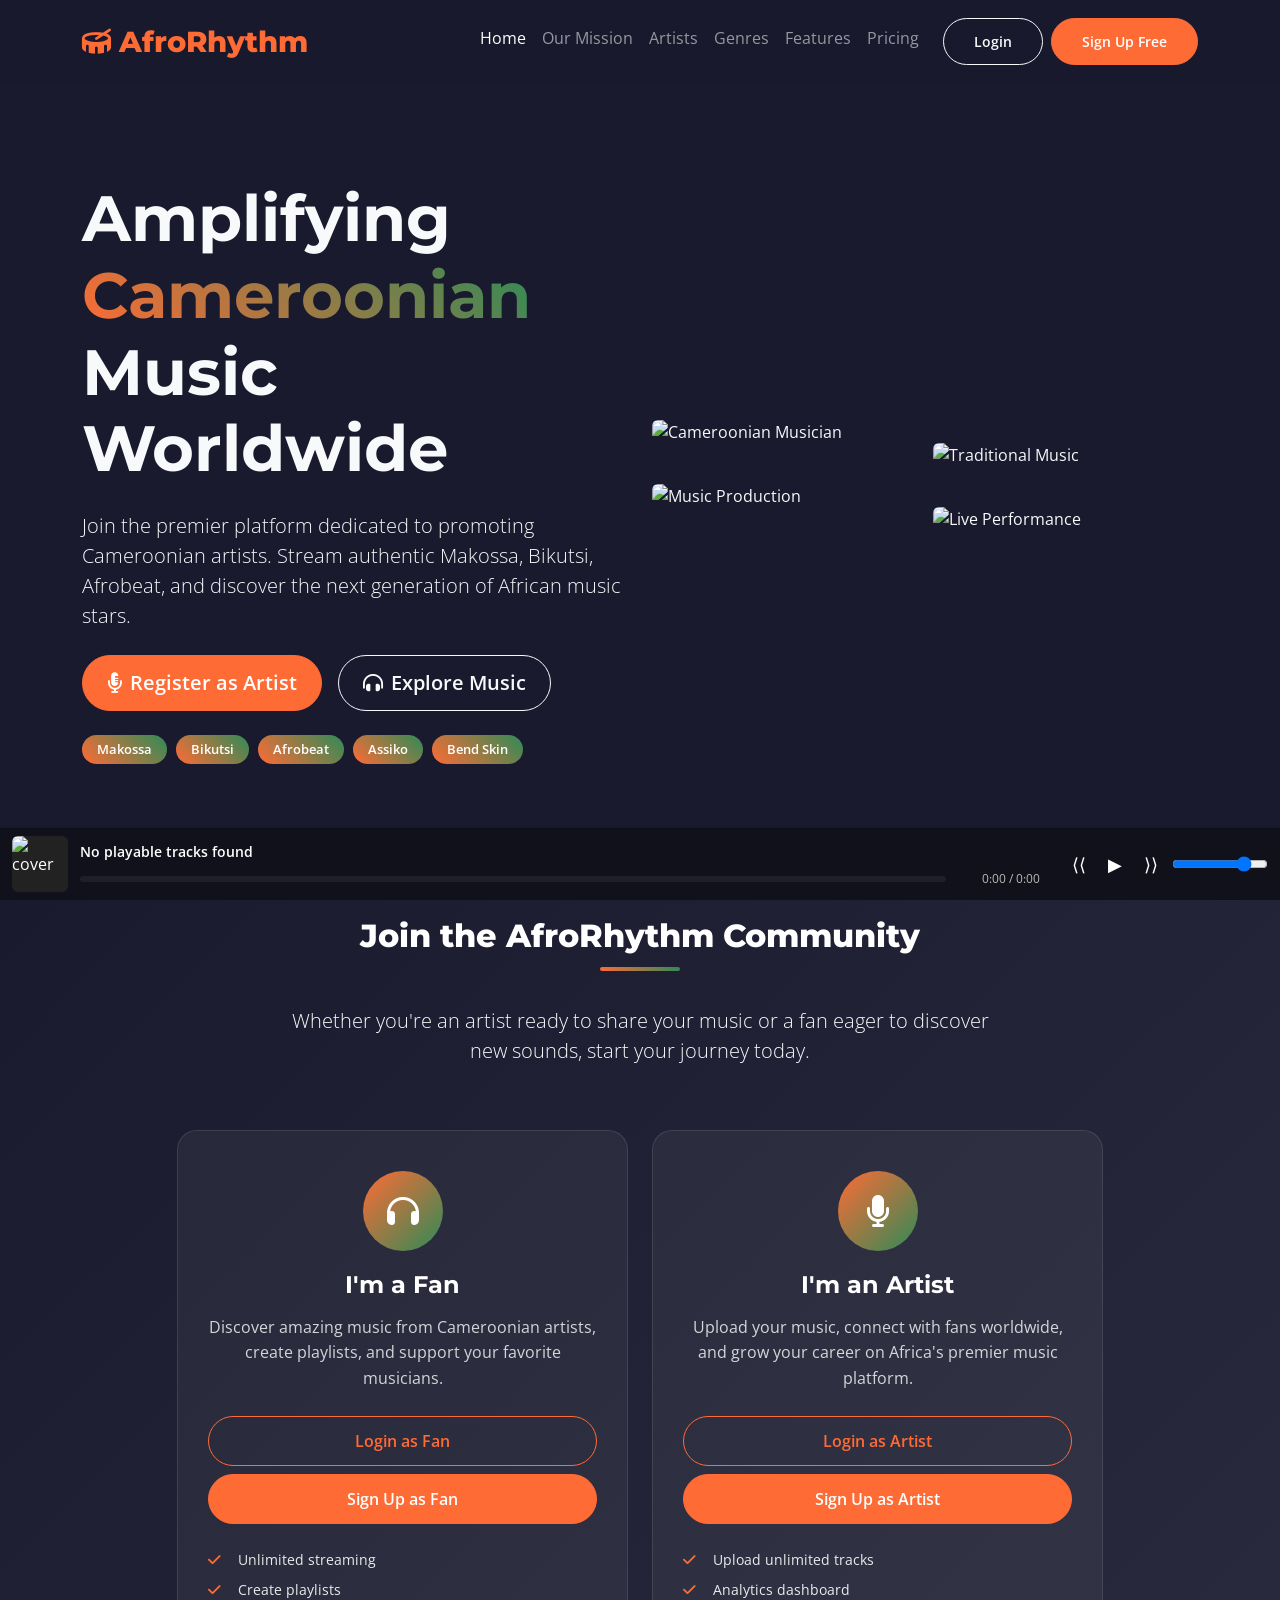
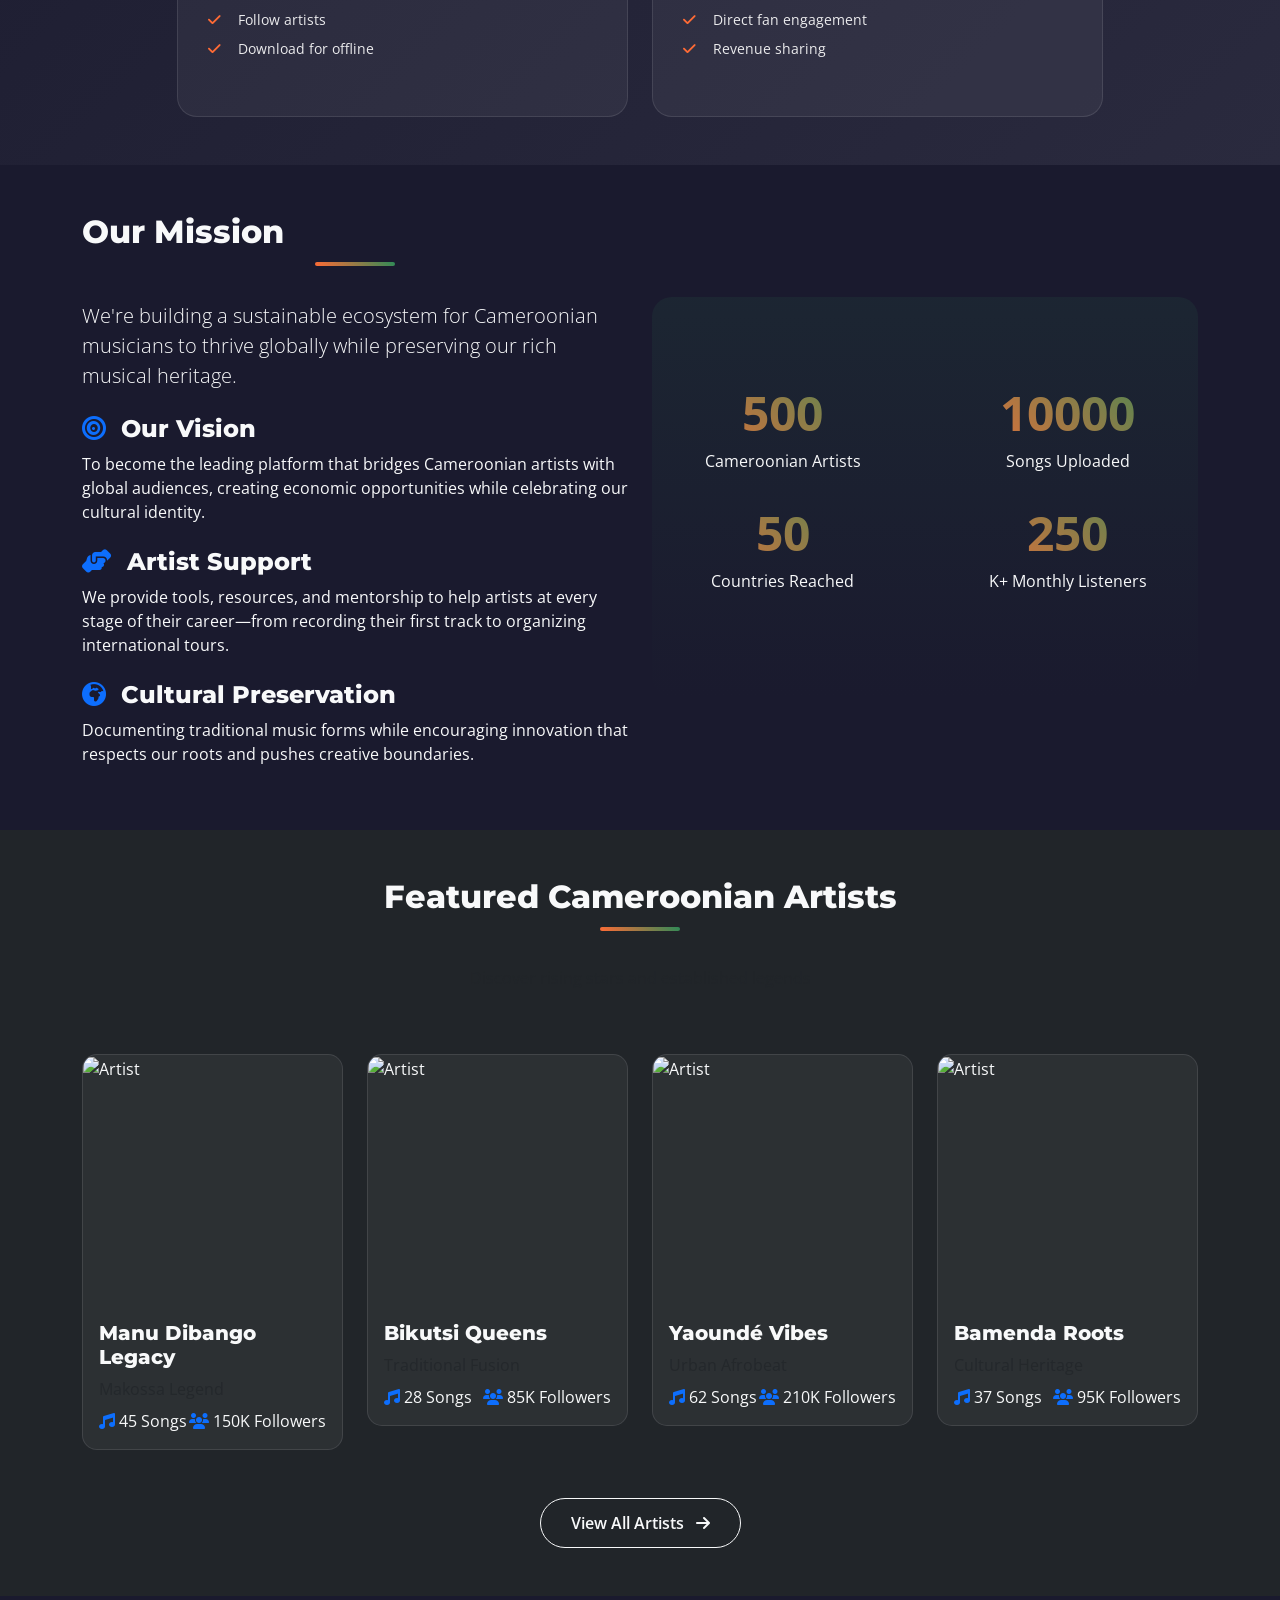
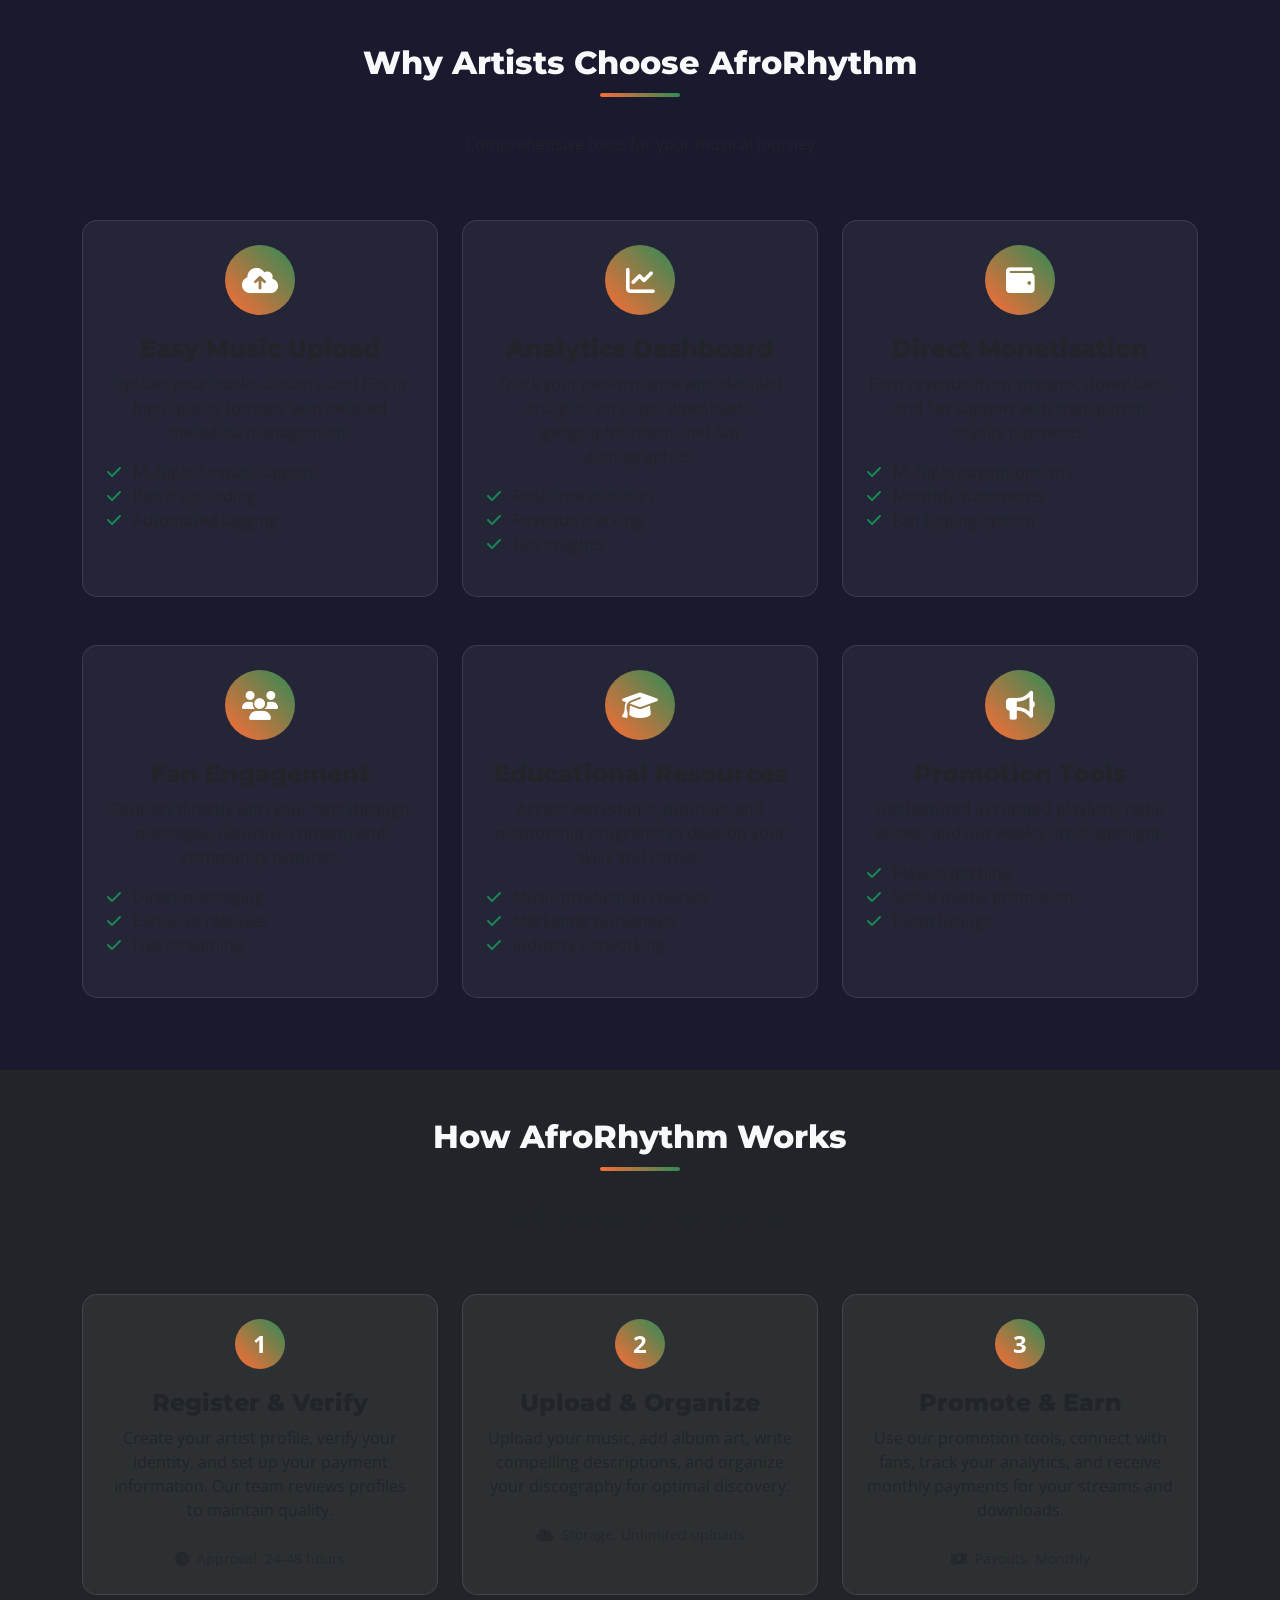
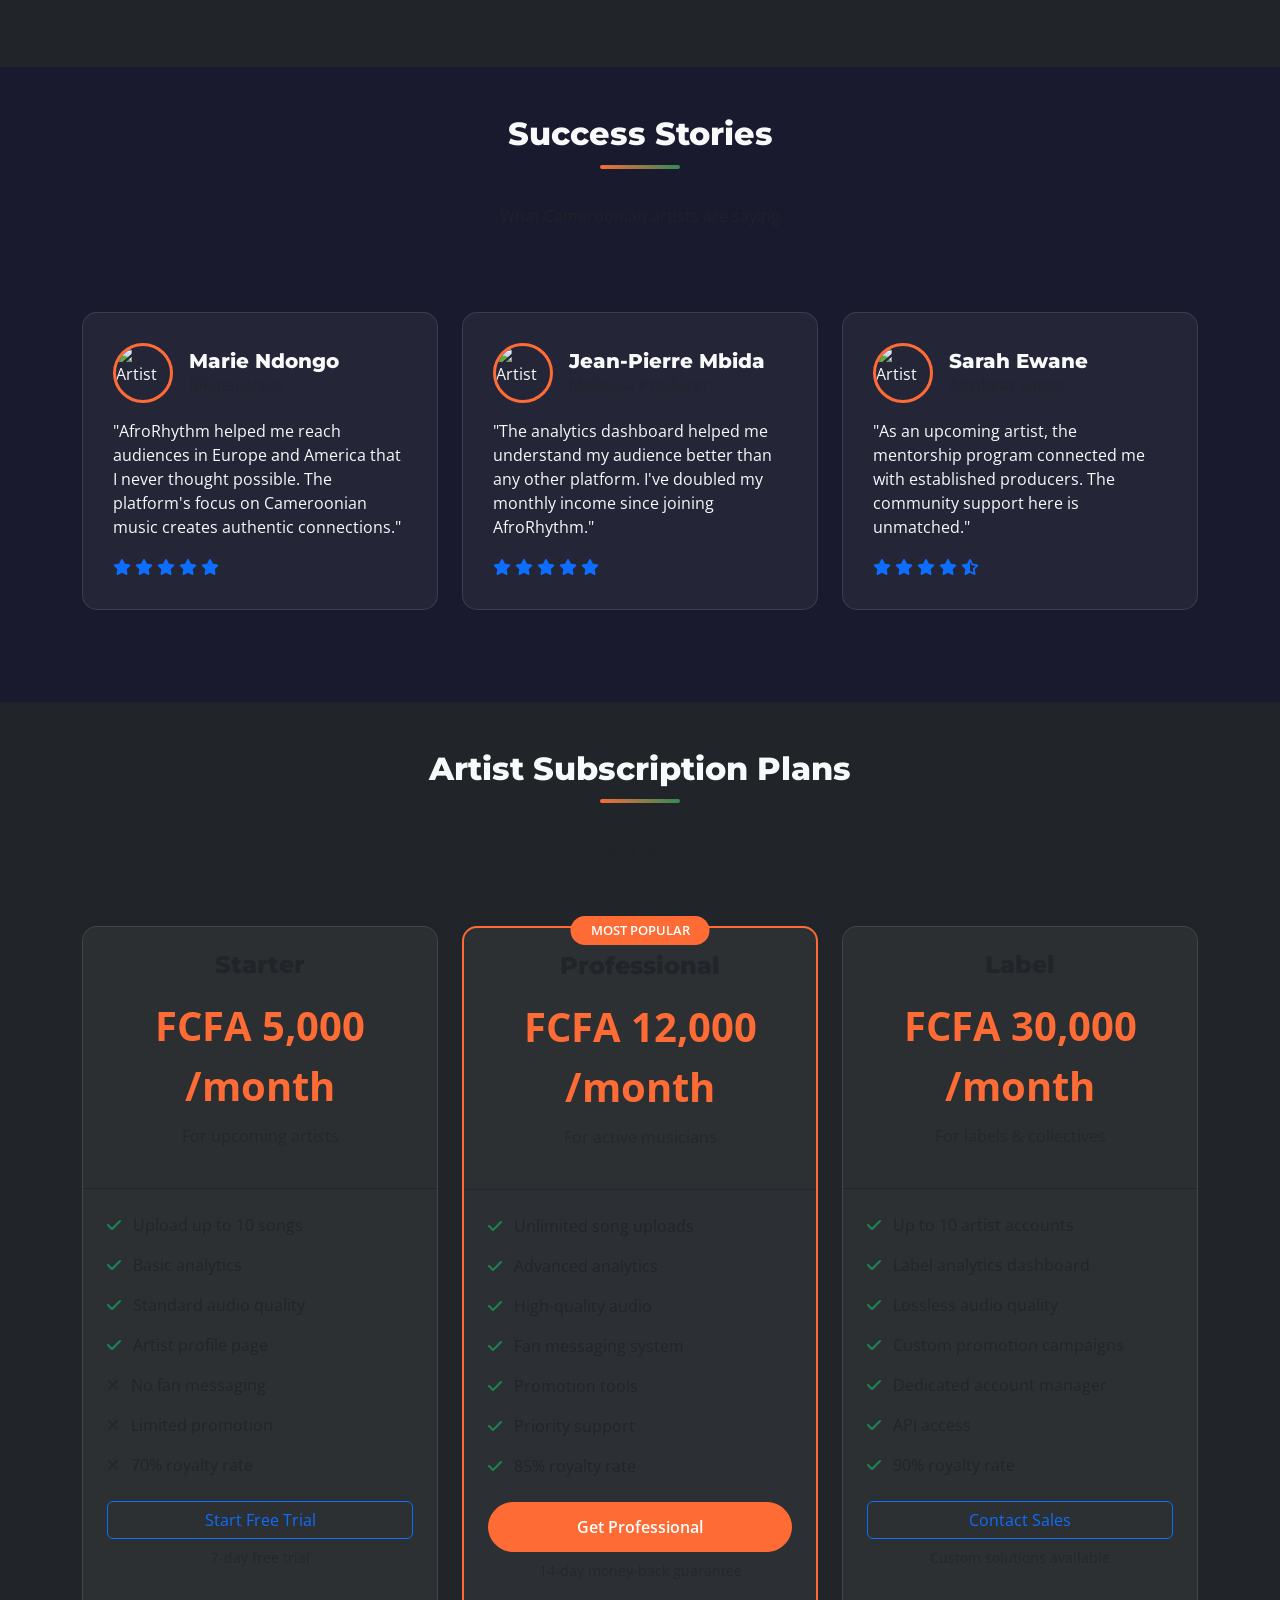
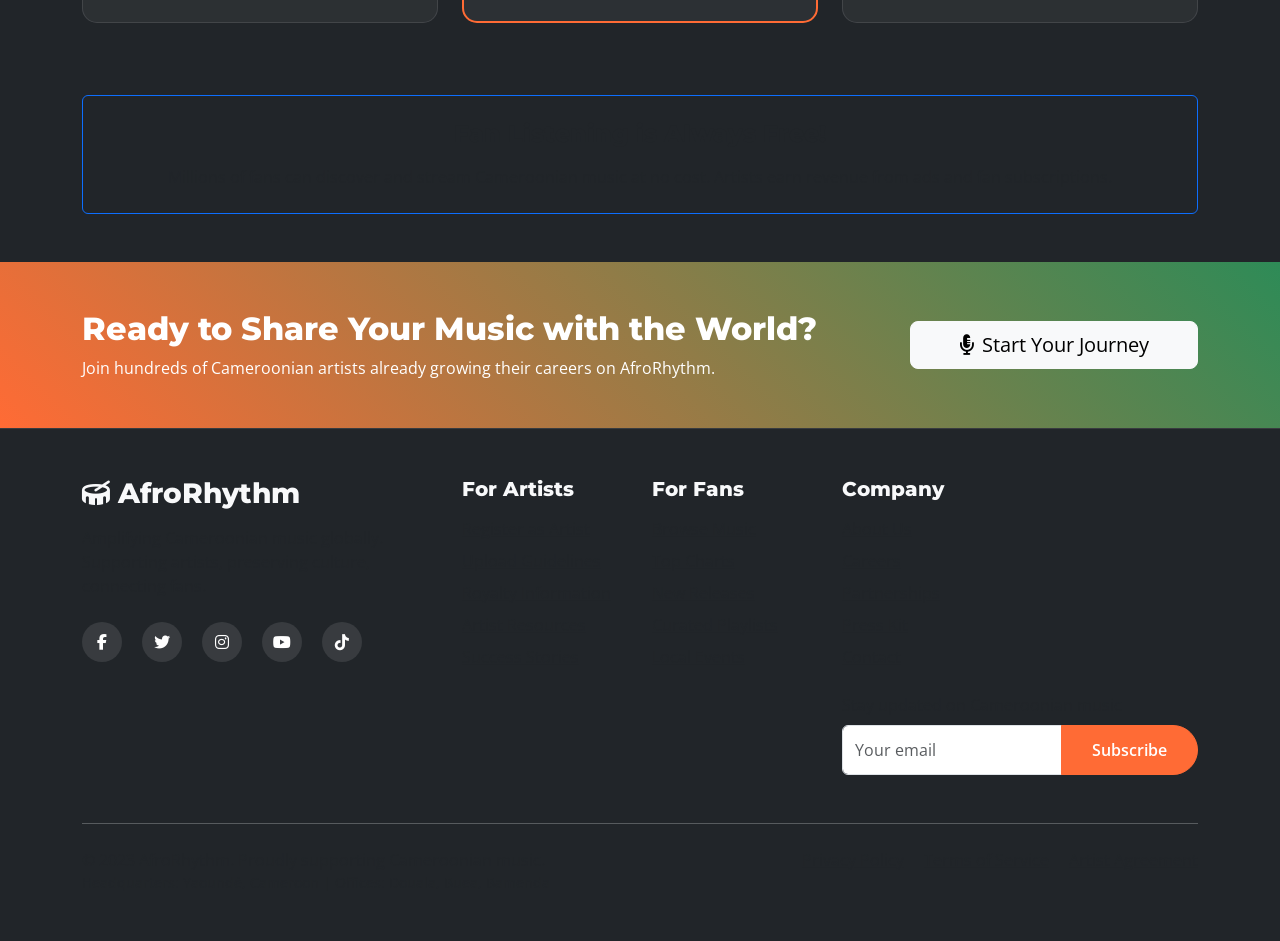
==== commit 93e08d2c: "complete working system, connected the backend and apis correctly" ====
--- a/index.html
+++ b/index.html
@@ -1162,10 +1162,11 @@
     <!-- Bootstrap JS -->
     <script src="https://cdn.jsdelivr.net/npm/bootstrap@5.3.0-alpha1/dist/js/bootstrap.bundle.min.js"></script>
     <!-- Custom JS -->
+    <script src="Js/session.js"></script>
     <script>
-        // Check if user is logged in
+        // Check if user is logged in (uses server session via Js/session.js)
         function checkLoginStatus() {
-            const userData = localStorage.getItem('afroUser');
+            const userData = (window.afro && window.afro.user) ? window.afro.user : null;
             const loginNavItem = document.getElementById('loginNavItem');
             const signupNavItem = document.getElementById('signupNavItem');
             const dashboardNavItem = document.getElementById('dashboardNavItem');
@@ -1174,8 +1175,8 @@
 
             if (userData) {
                 try {
-                    const user = JSON.parse(userData);
-                    if (user.isLoggedIn) {
+                    const user = userData;
+                    if (user && user.isLoggedIn) {
                         // User is logged in
                         loginNavItem.classList.add('d-none');
                         signupNavItem.classList.add('d-none');
@@ -1195,7 +1196,7 @@
                         showLoginButtons();
                     }
                 } catch (e) {
-                    console.error('Error parsing user data:', e);
+                    console.error('Error reading user data:', e);
                     showLoginButtons();
                 }
             } else {
@@ -1214,10 +1215,15 @@
         // Logout functionality
         document.getElementById('logoutLink')?.addEventListener('click', function(e) {
             e.preventDefault();
-            localStorage.removeItem('afroUser');
+            if (window.afro && typeof window.afro.clearUser === 'function') window.afro.clearUser();
             alert('You have been logged out successfully!');
             window.location.href = 'index.html';
         });
+
+        // If session helper is async, call checkLoginStatus after it resolves
+        if (window.afro && window.afro.userPromise) {
+            window.afro.userPromise.then(() => { checkLoginStatus(); });
+        }
 
         // Simple counter animation
         document.addEventListener('DOMContentLoaded', function() {
@@ -1267,5 +1273,6 @@
             });
         });
     </script>
+        <script src="Js/player.js"></script>
 </body>
 </html>
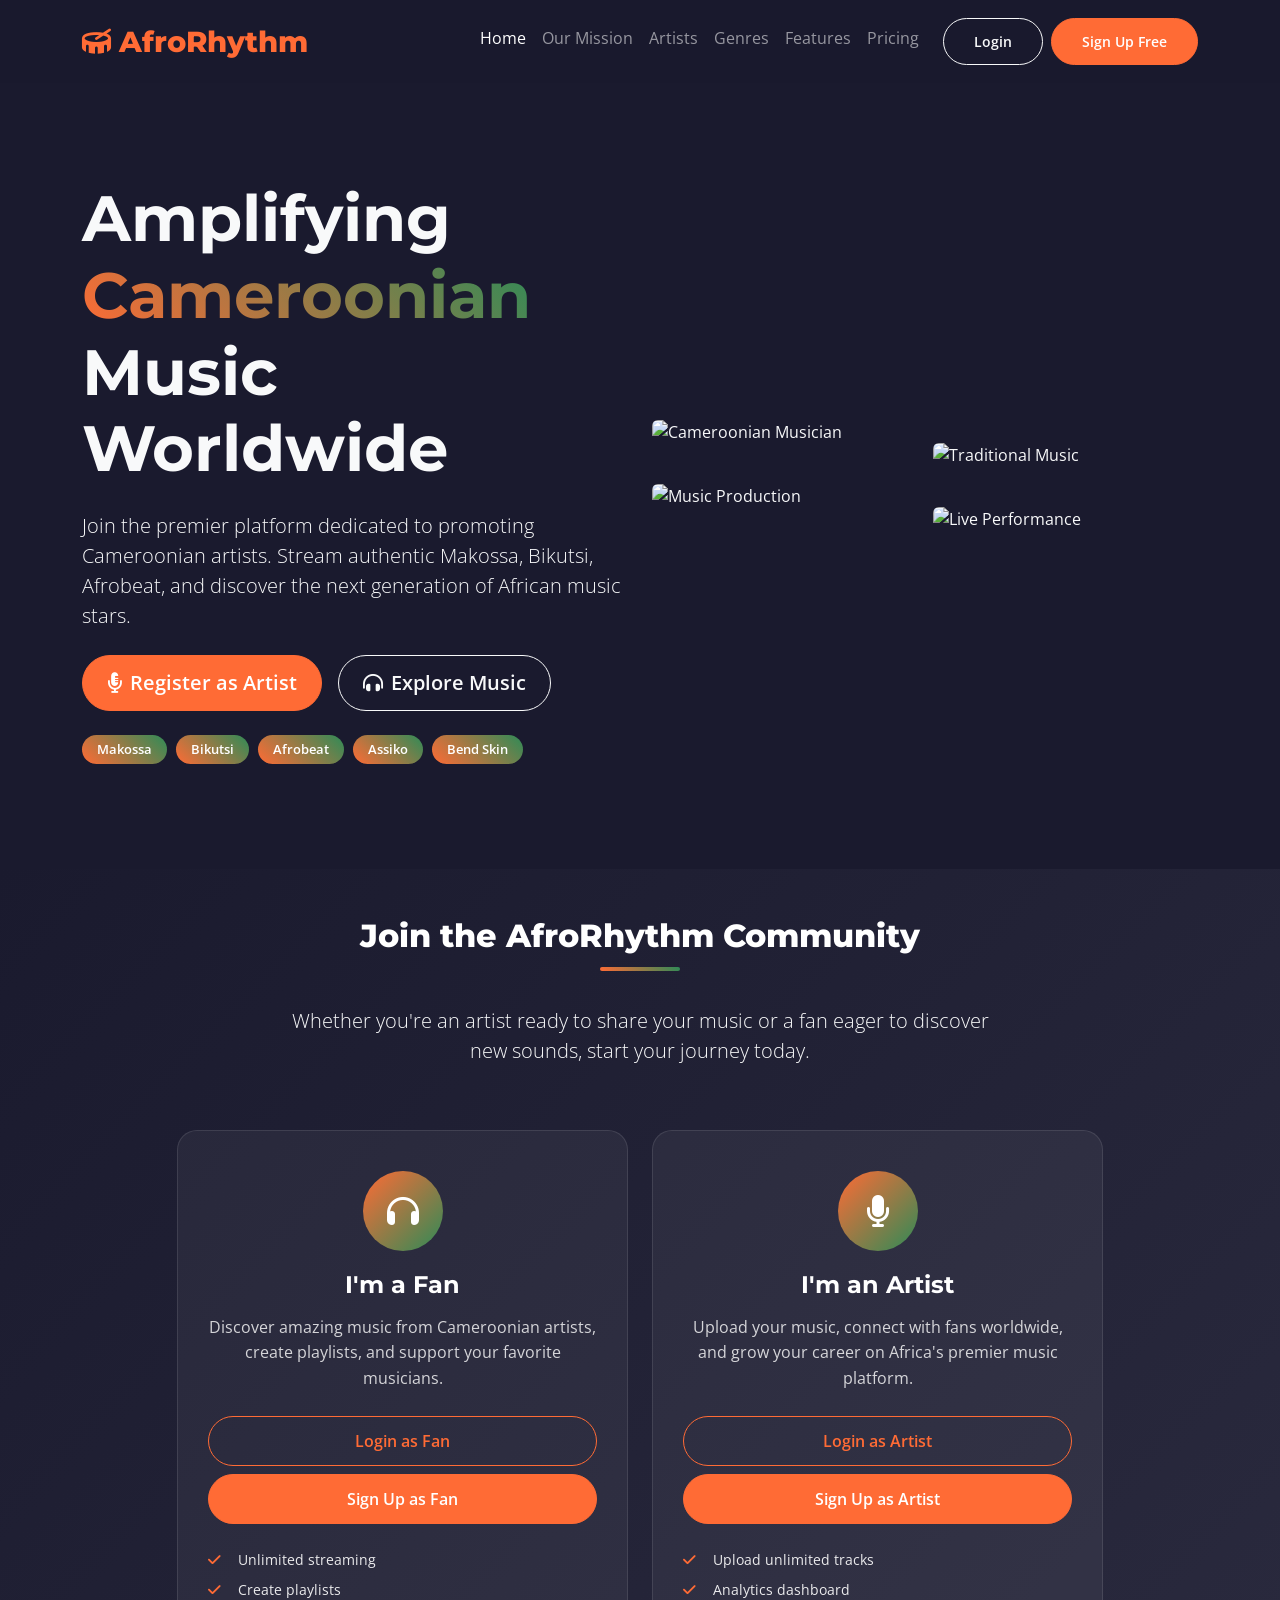
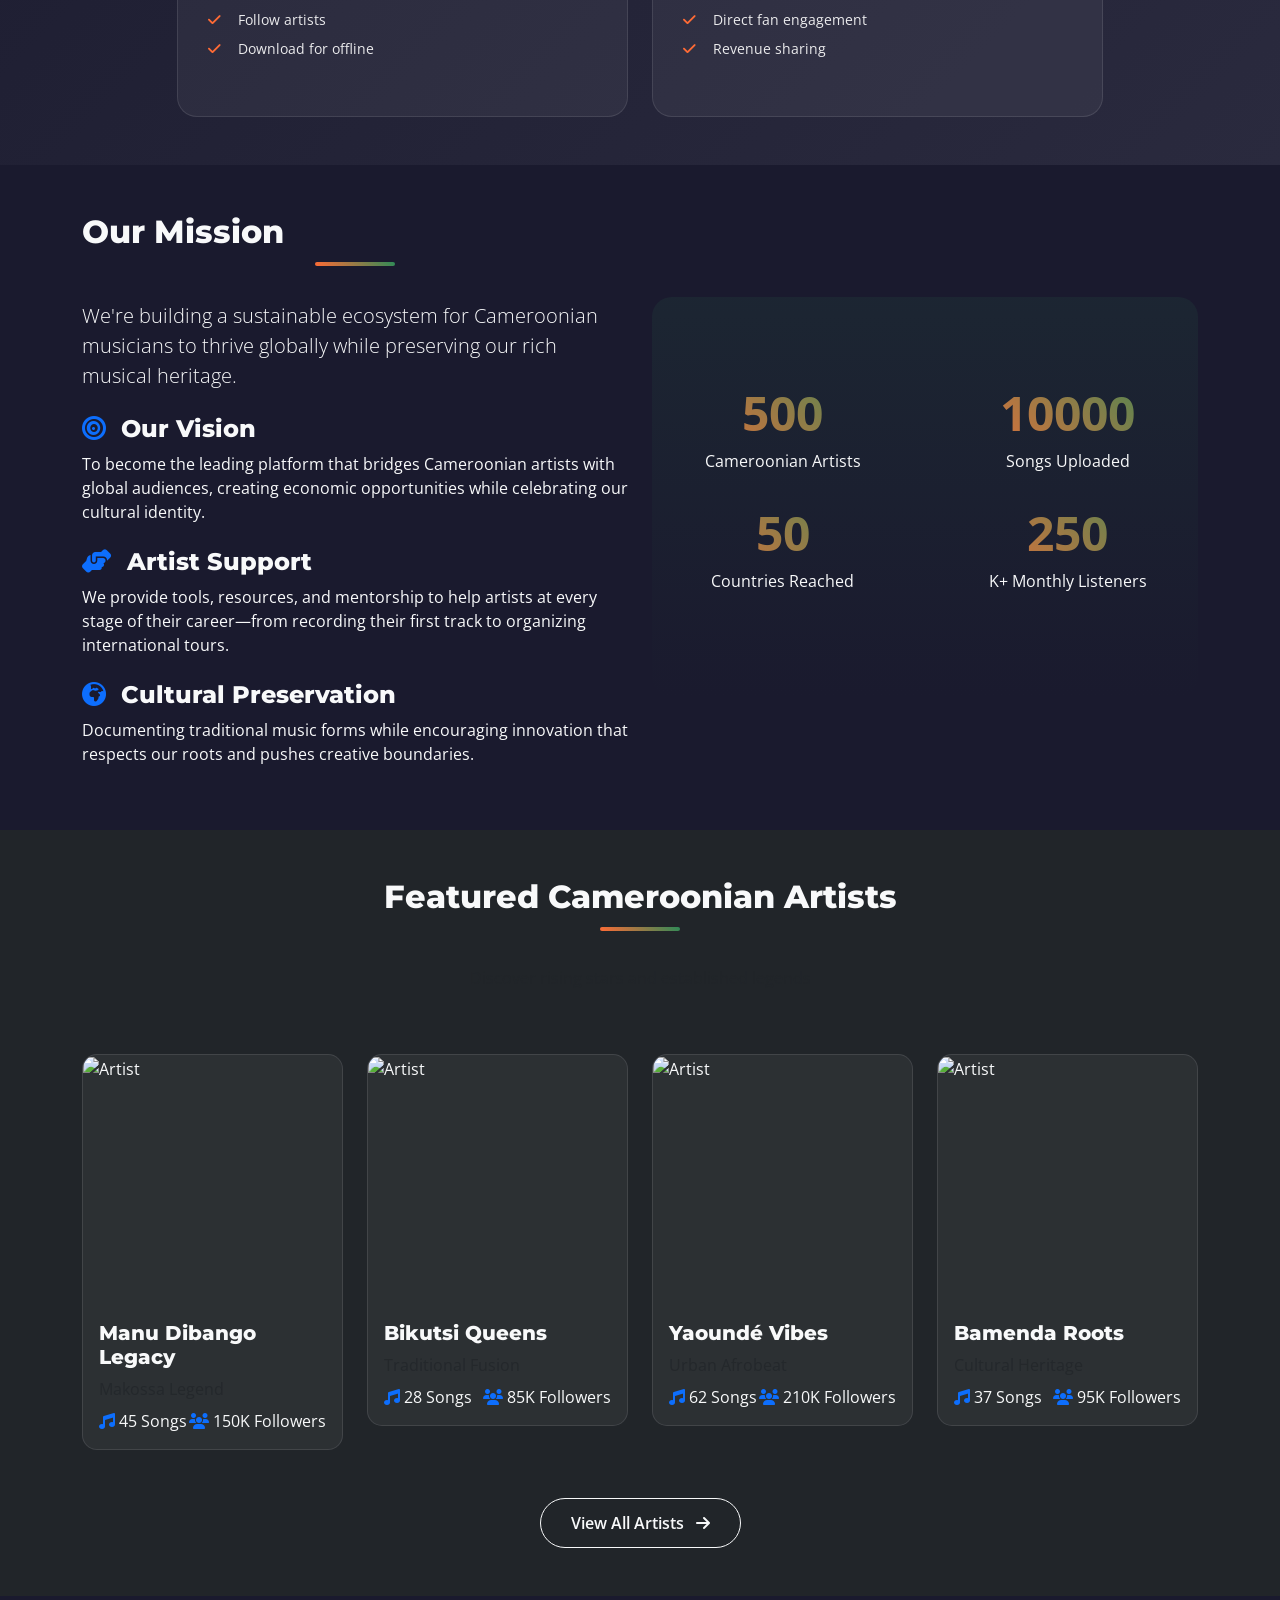
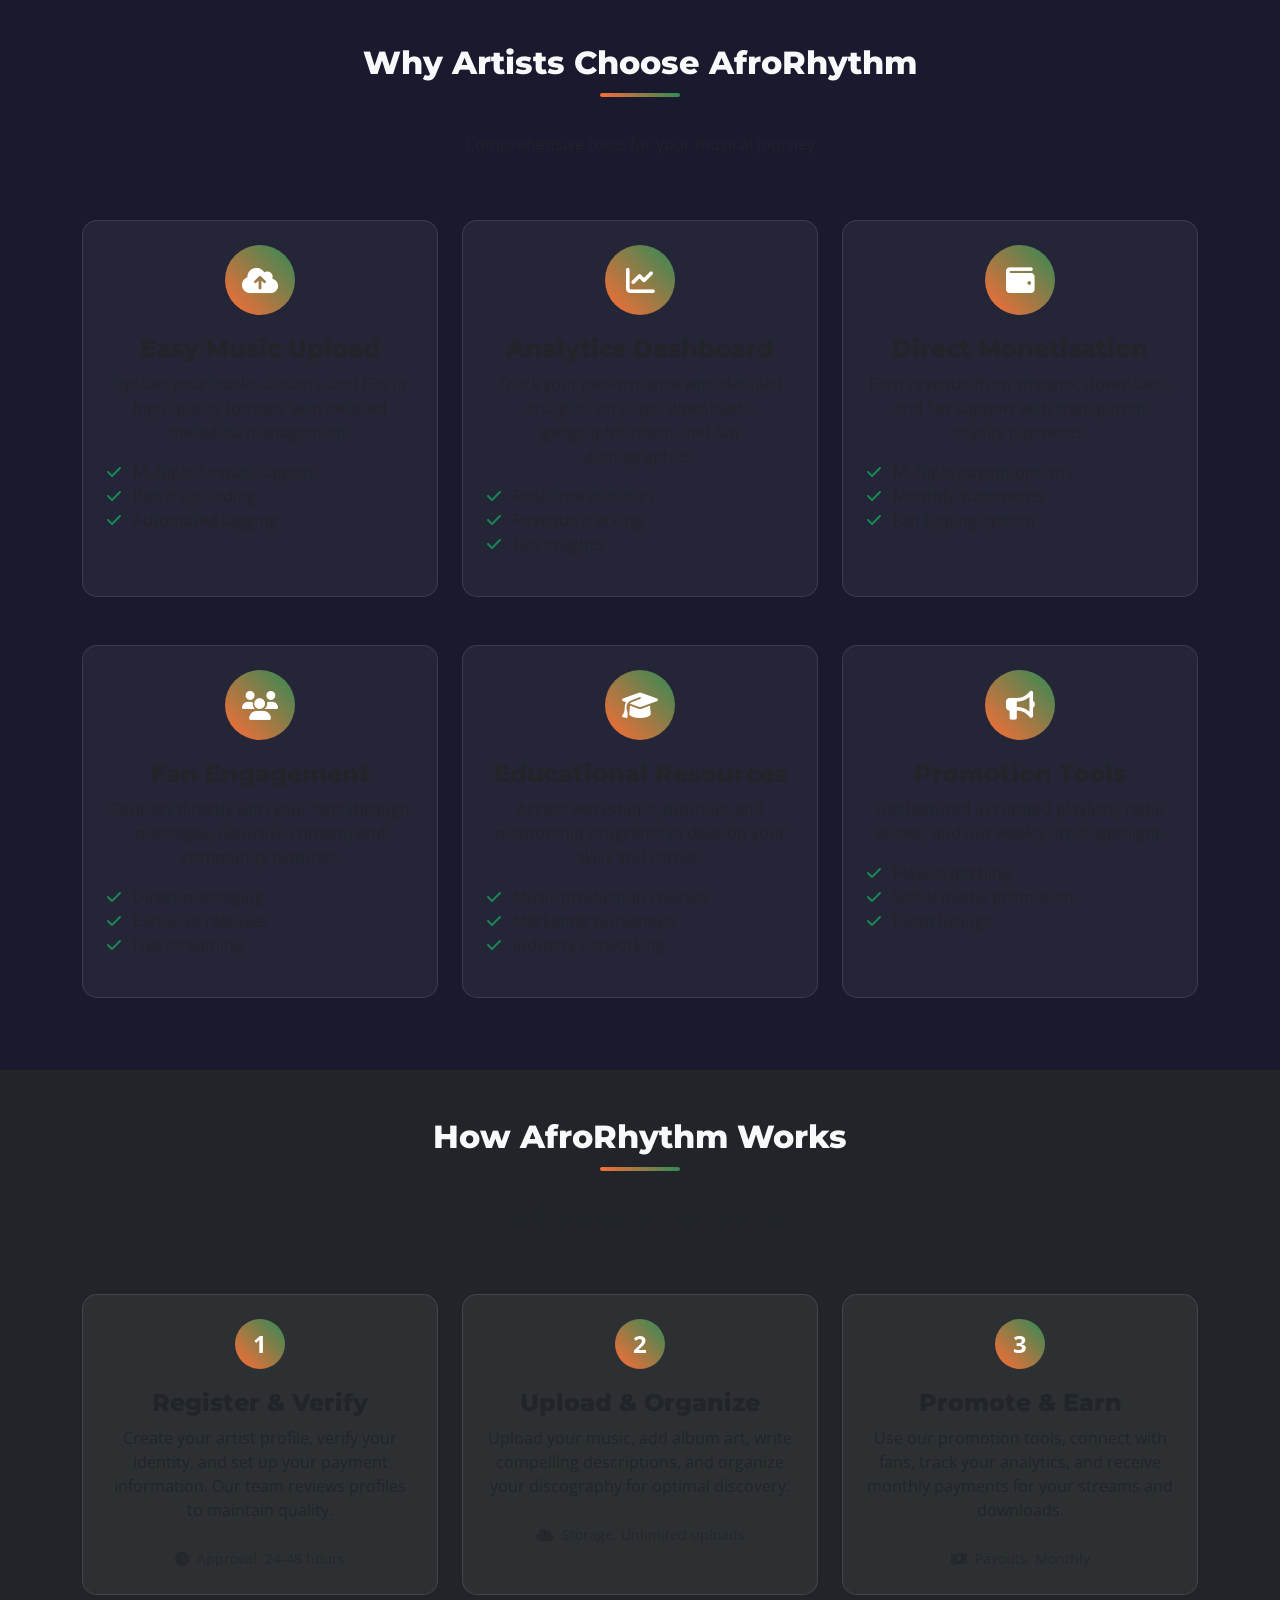
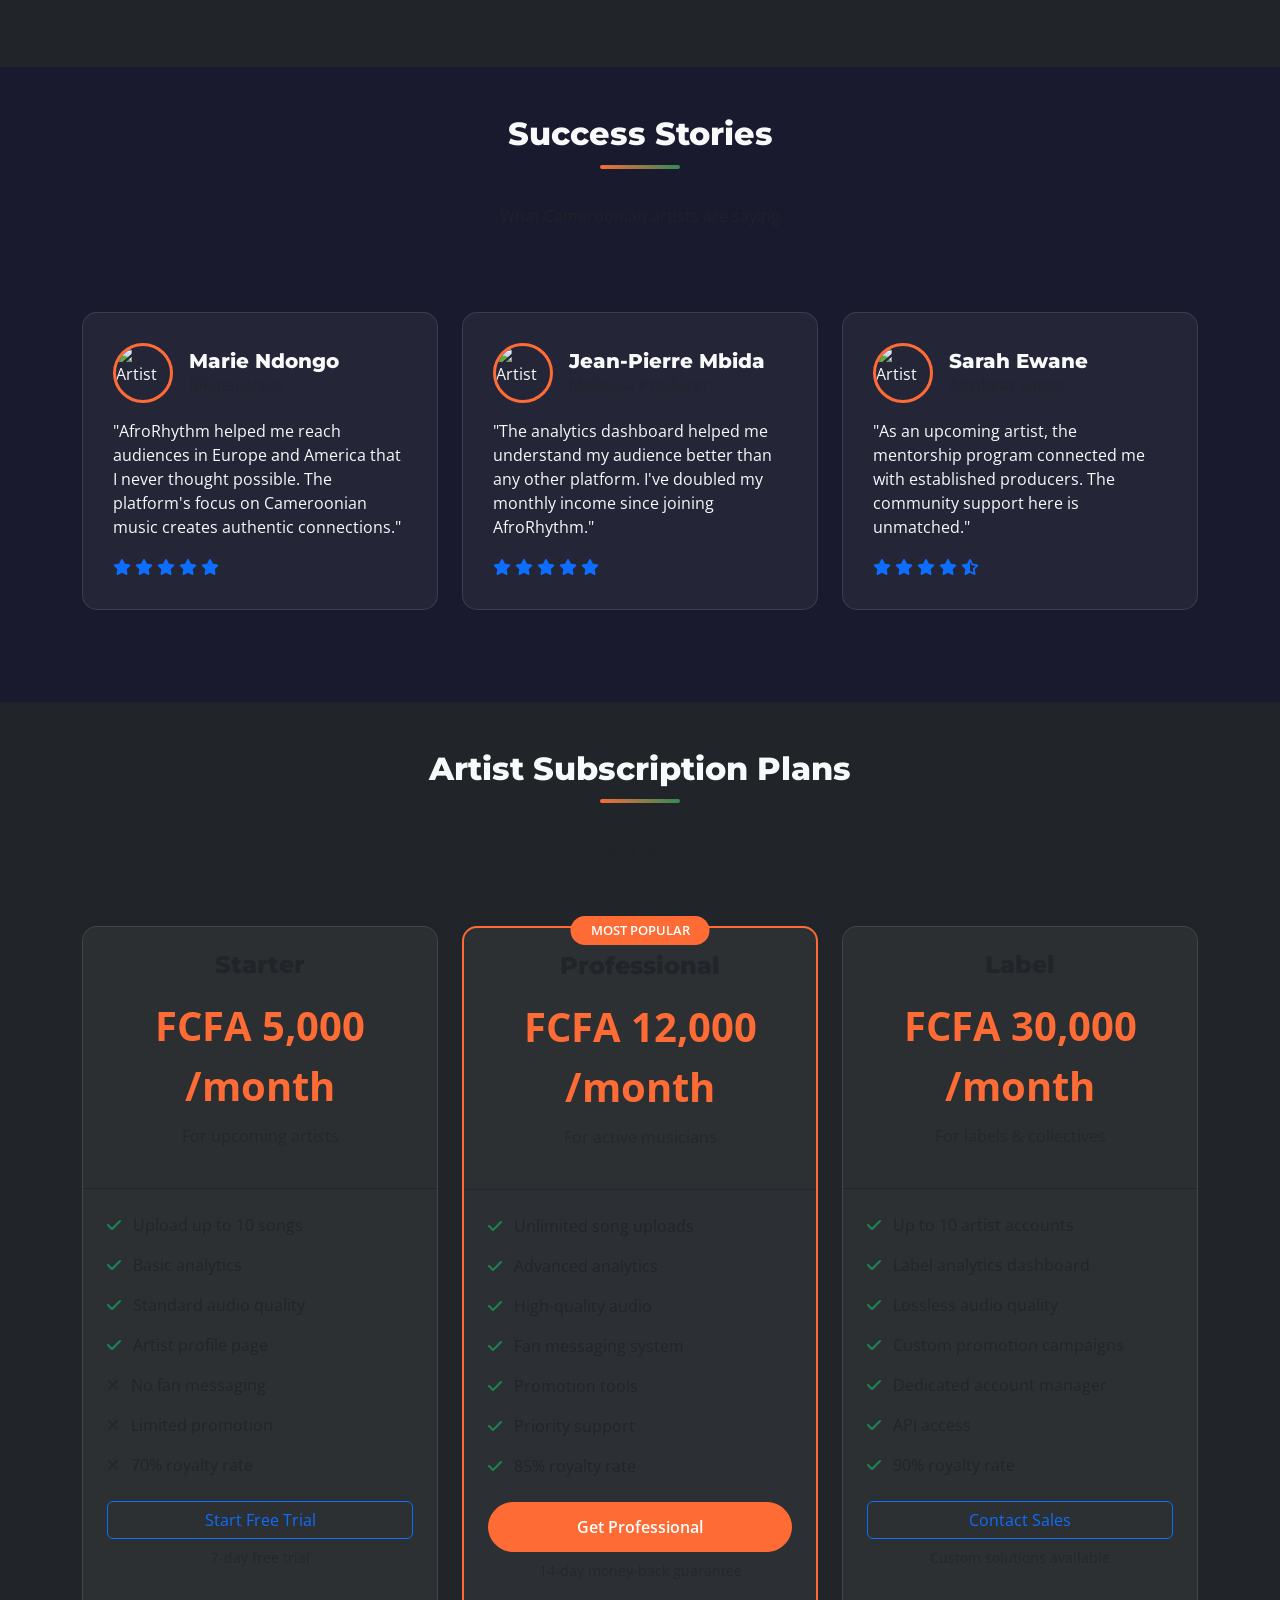
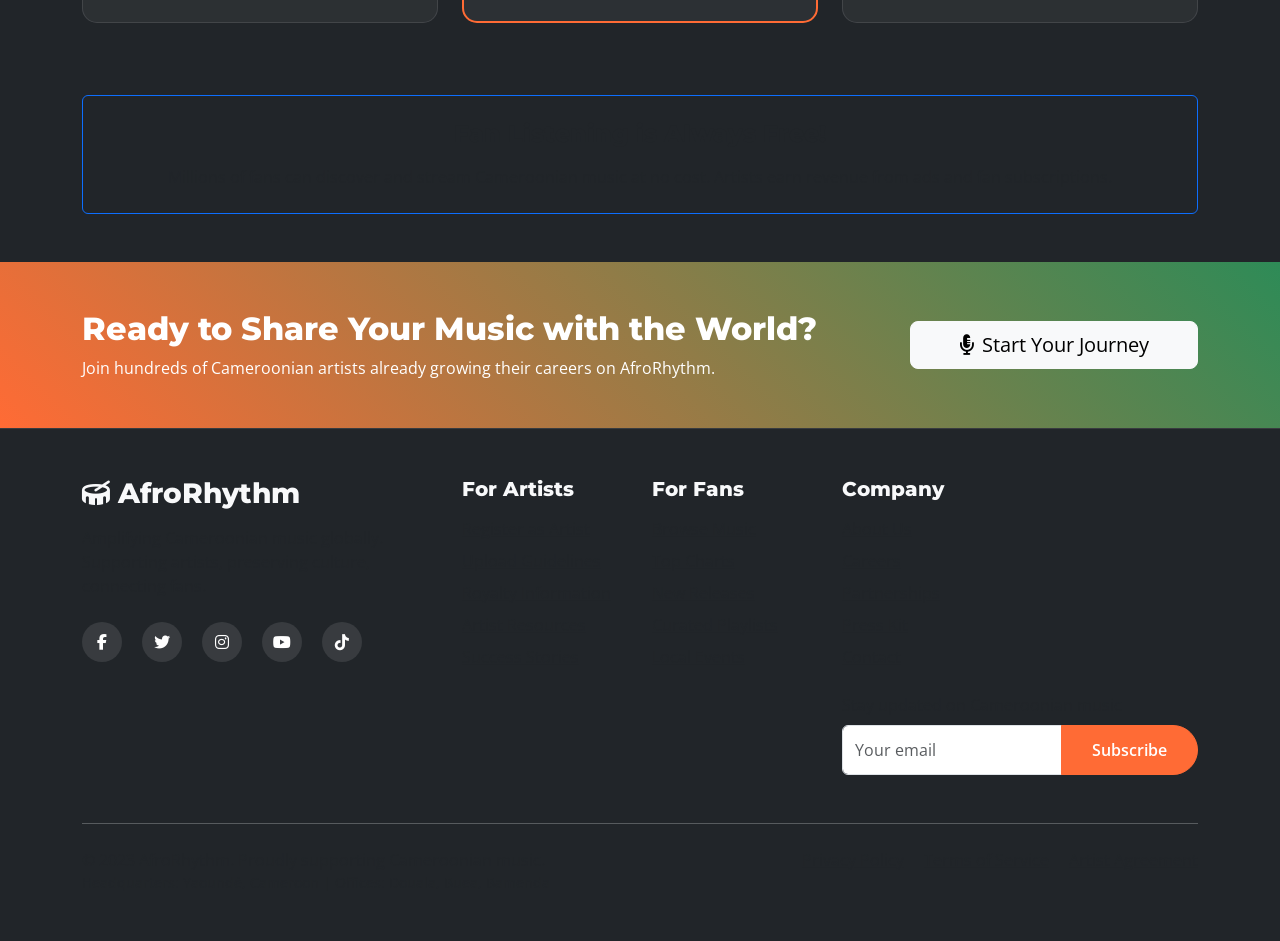
==== commit 246460a1: "resolved conflic issues, connect backend and apis" ====
--- a/index.html
+++ b/index.html
@@ -1162,11 +1162,10 @@
     <!-- Bootstrap JS -->
     <script src="https://cdn.jsdelivr.net/npm/bootstrap@5.3.0-alpha1/dist/js/bootstrap.bundle.min.js"></script>
     <!-- Custom JS -->
-    <script src="Js/session.js"></script>
     <script>
-        // Check if user is logged in (uses server session via Js/session.js)
+        // Check if user is logged in
         function checkLoginStatus() {
-            const userData = (window.afro && window.afro.user) ? window.afro.user : null;
+            const userData = localStorage.getItem('afroUser');
             const loginNavItem = document.getElementById('loginNavItem');
             const signupNavItem = document.getElementById('signupNavItem');
             const dashboardNavItem = document.getElementById('dashboardNavItem');
@@ -1175,8 +1174,8 @@
 
             if (userData) {
                 try {
-                    const user = userData;
-                    if (user && user.isLoggedIn) {
+                    const user = JSON.parse(userData);
+                    if (user.isLoggedIn) {
                         // User is logged in
                         loginNavItem.classList.add('d-none');
                         signupNavItem.classList.add('d-none');
@@ -1196,7 +1195,7 @@
                         showLoginButtons();
                     }
                 } catch (e) {
-                    console.error('Error reading user data:', e);
+                    console.error('Error parsing user data:', e);
                     showLoginButtons();
                 }
             } else {
@@ -1215,15 +1214,10 @@
         // Logout functionality
         document.getElementById('logoutLink')?.addEventListener('click', function(e) {
             e.preventDefault();
-            if (window.afro && typeof window.afro.clearUser === 'function') window.afro.clearUser();
+            localStorage.removeItem('afroUser');
             alert('You have been logged out successfully!');
             window.location.href = 'index.html';
         });
-
-        // If session helper is async, call checkLoginStatus after it resolves
-        if (window.afro && window.afro.userPromise) {
-            window.afro.userPromise.then(() => { checkLoginStatus(); });
-        }
 
         // Simple counter animation
         document.addEventListener('DOMContentLoaded', function() {
@@ -1273,6 +1267,5 @@
             });
         });
     </script>
-        <script src="Js/player.js"></script>
 </body>
 </html>
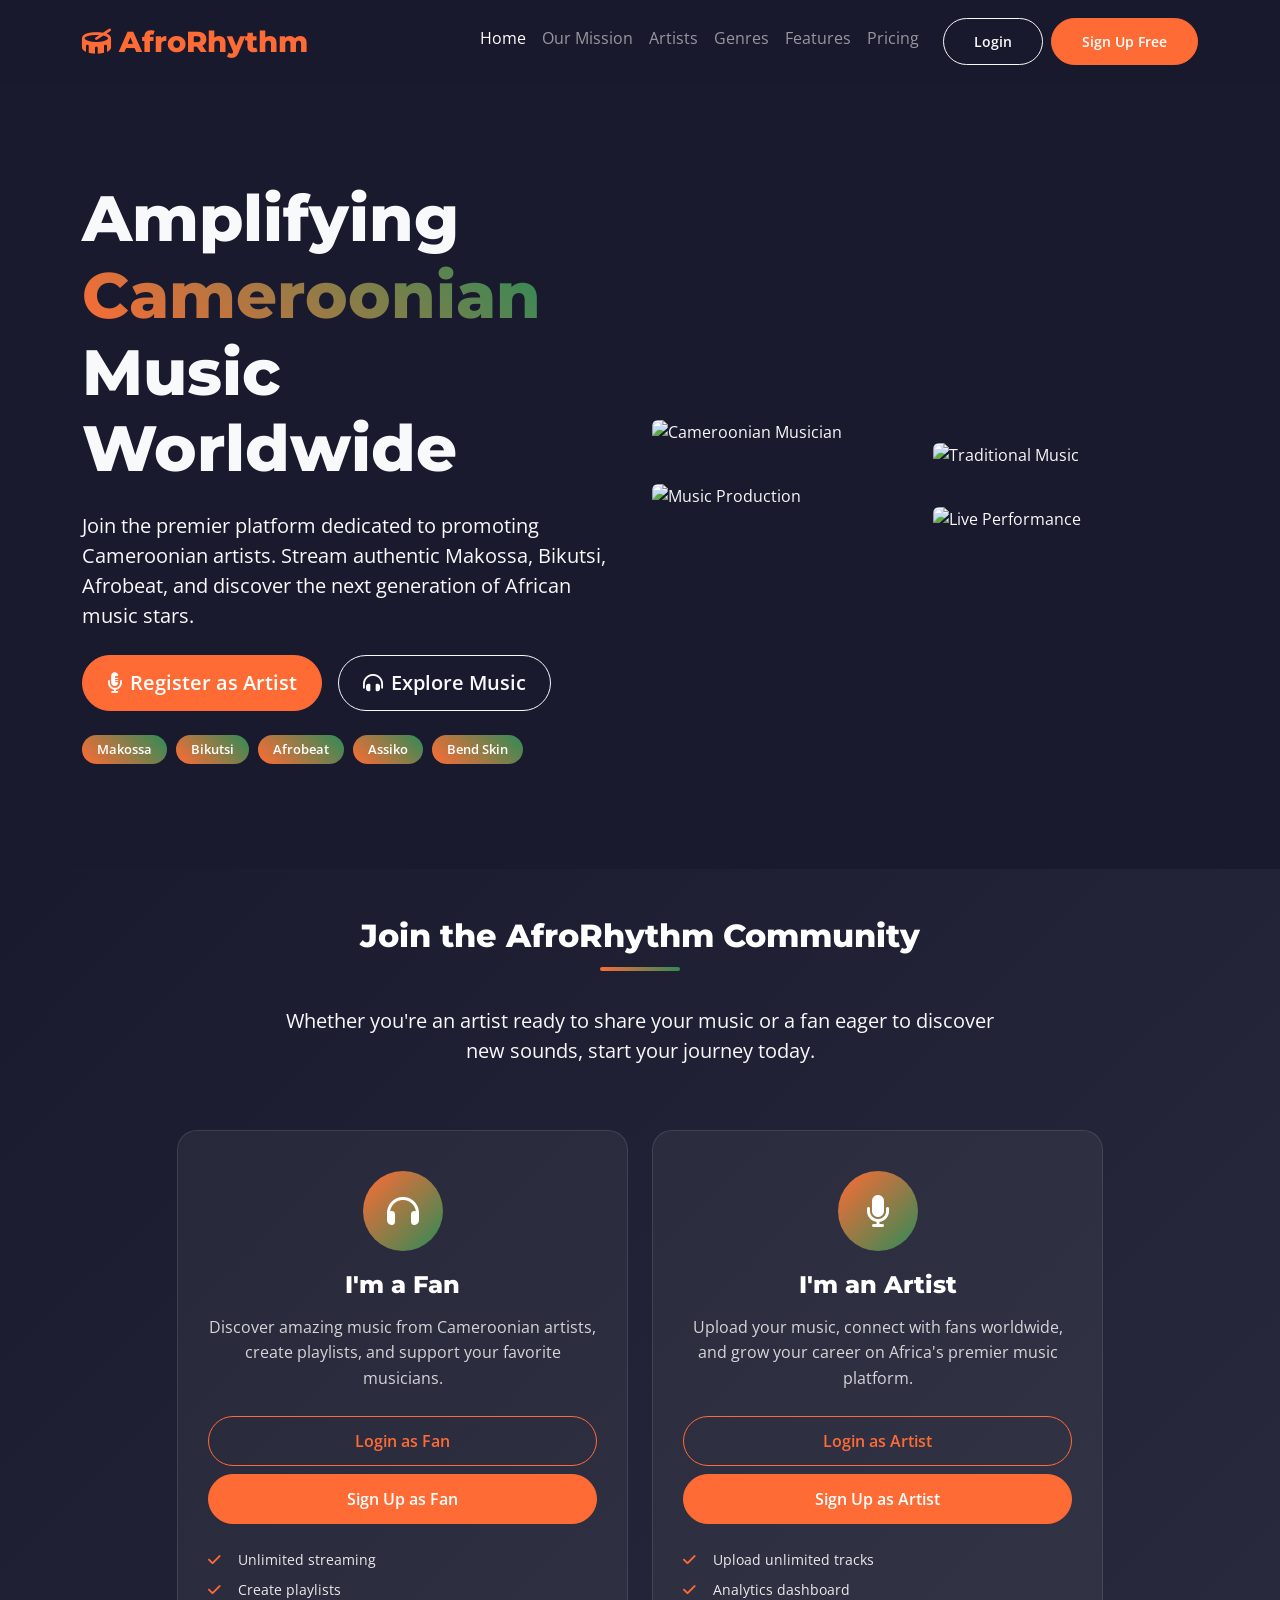
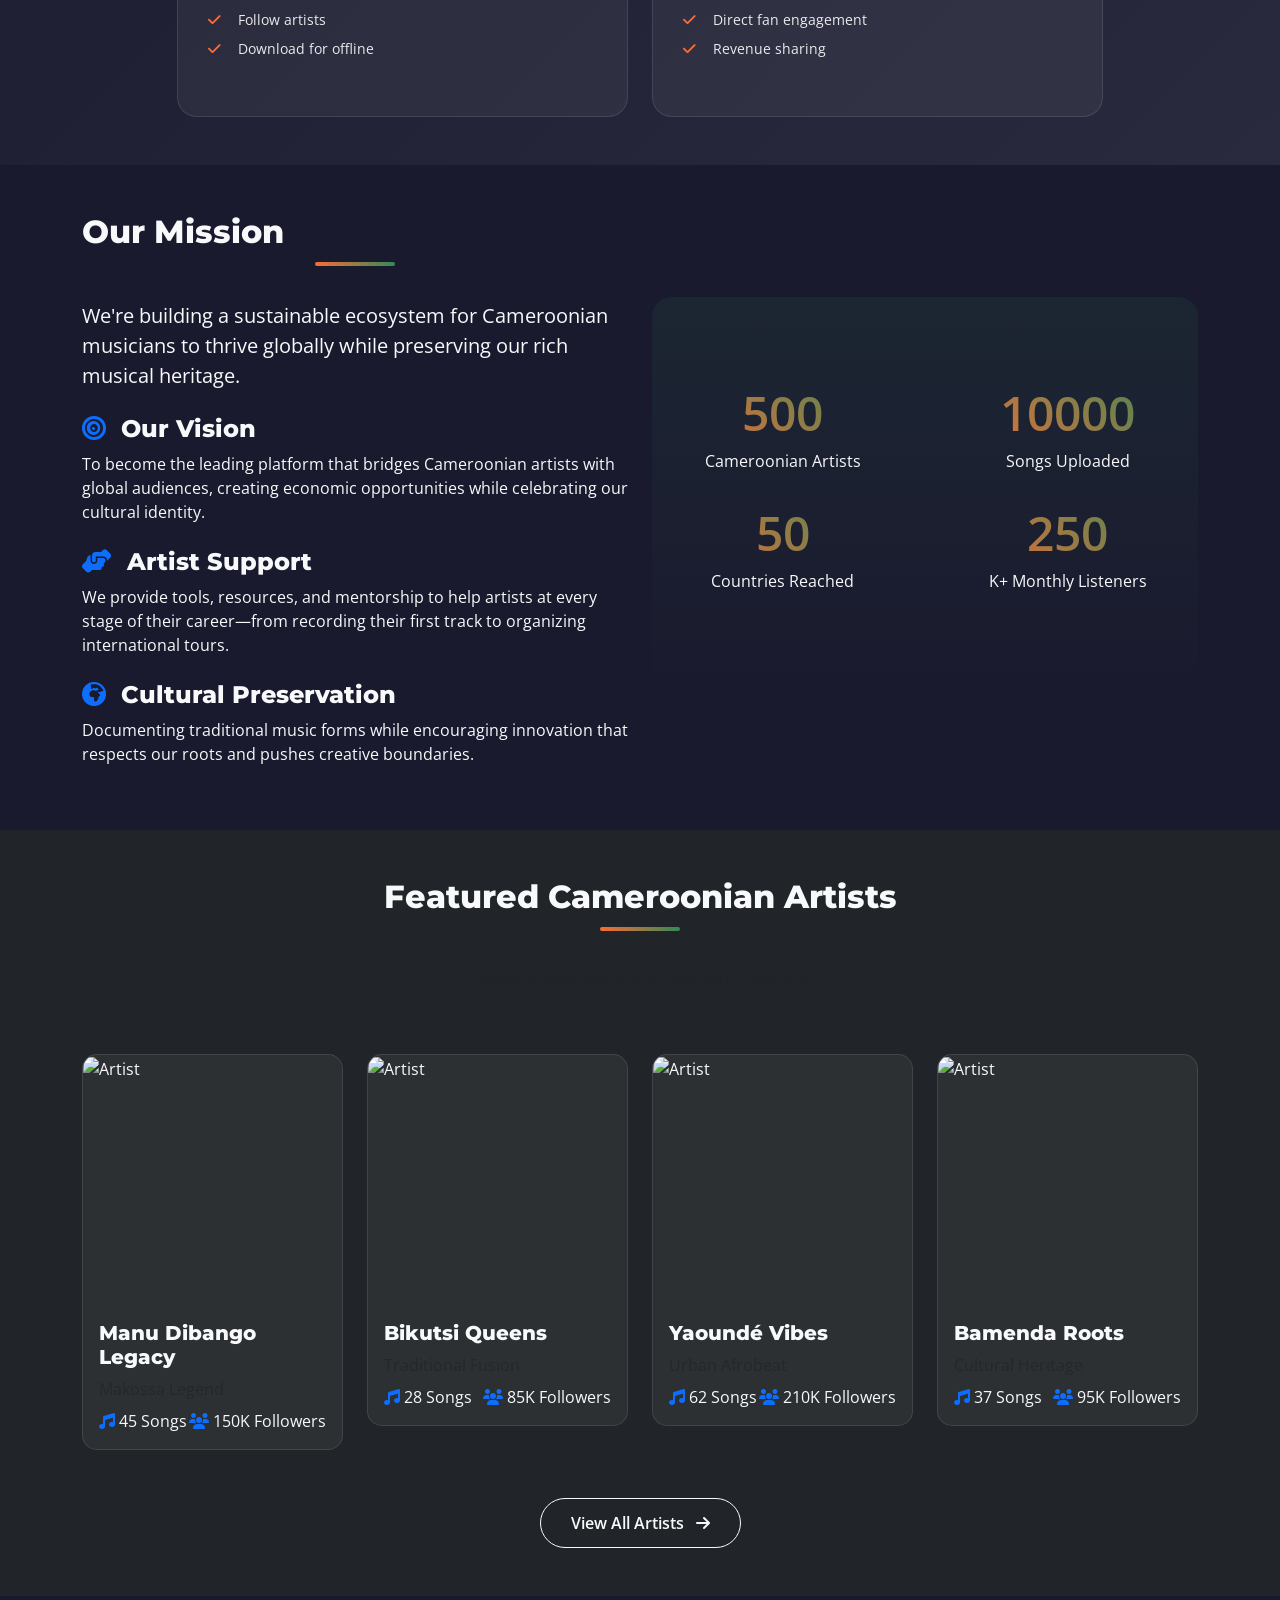
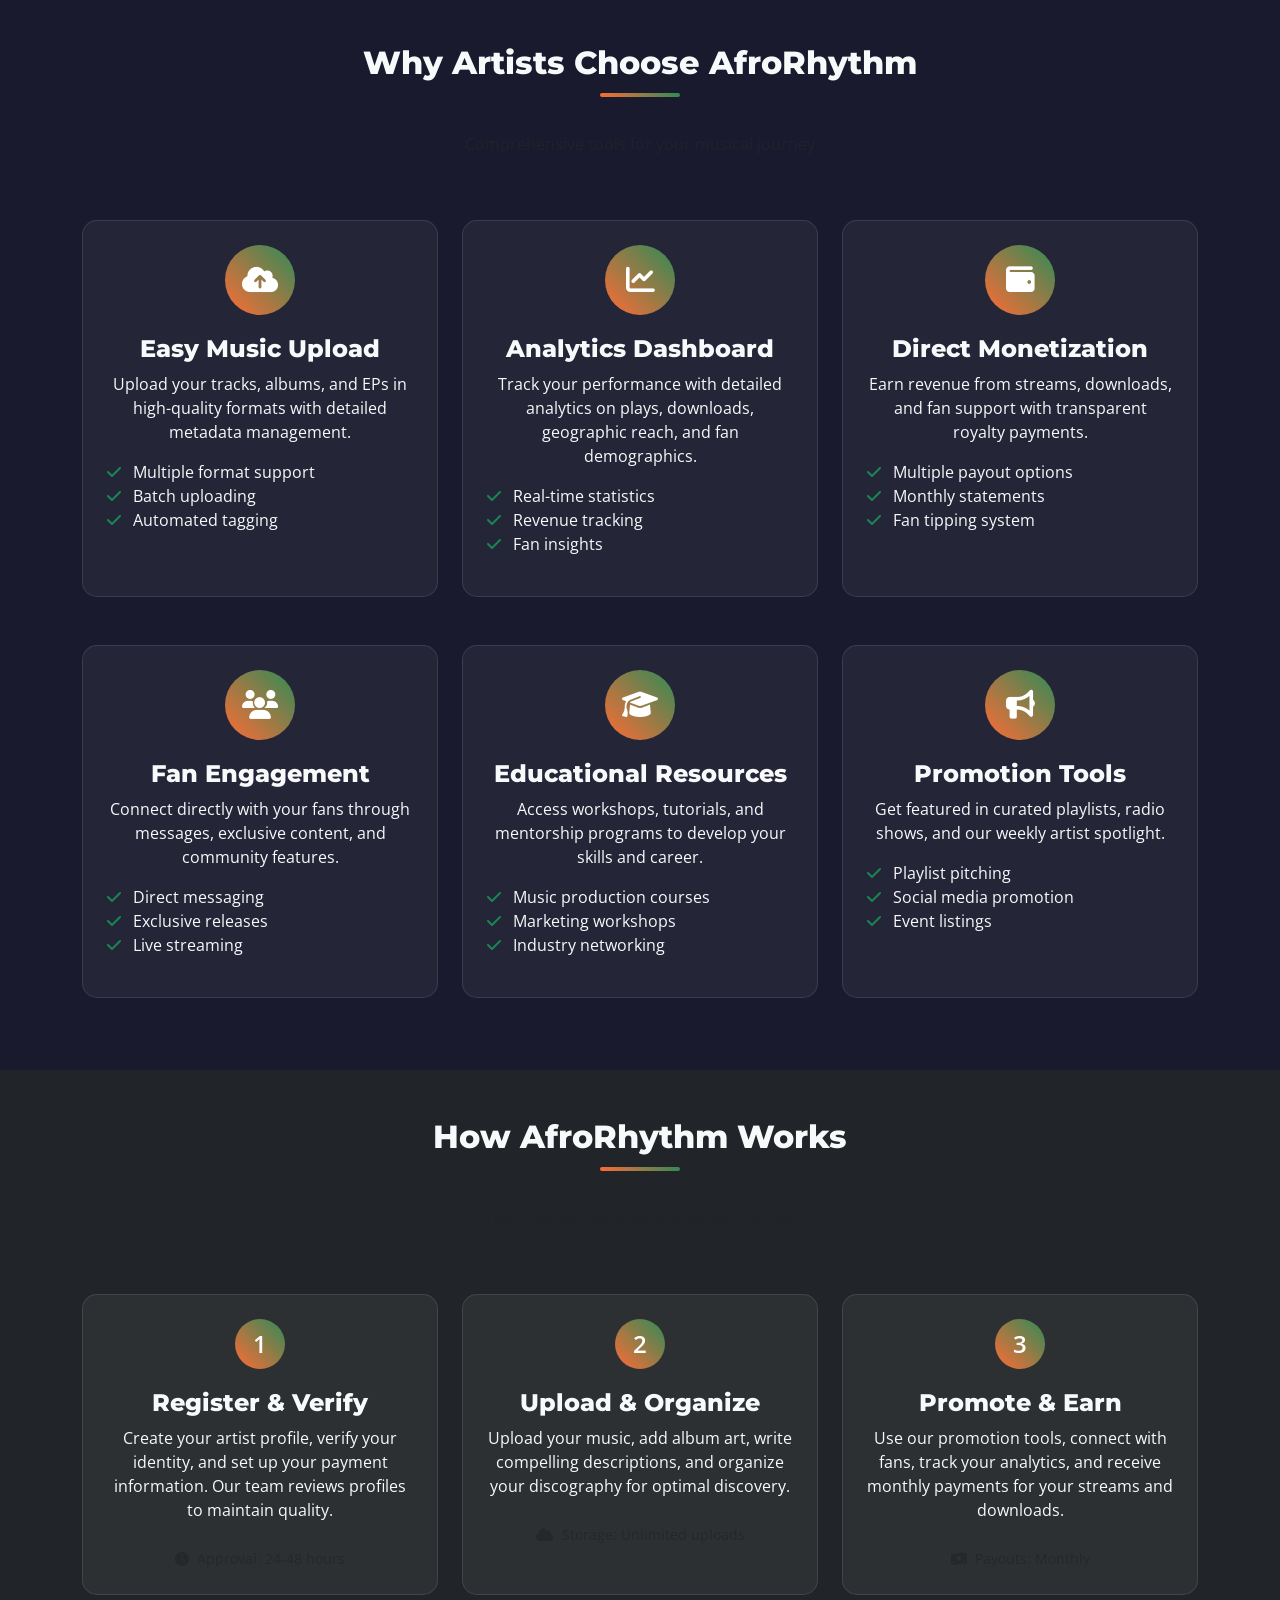
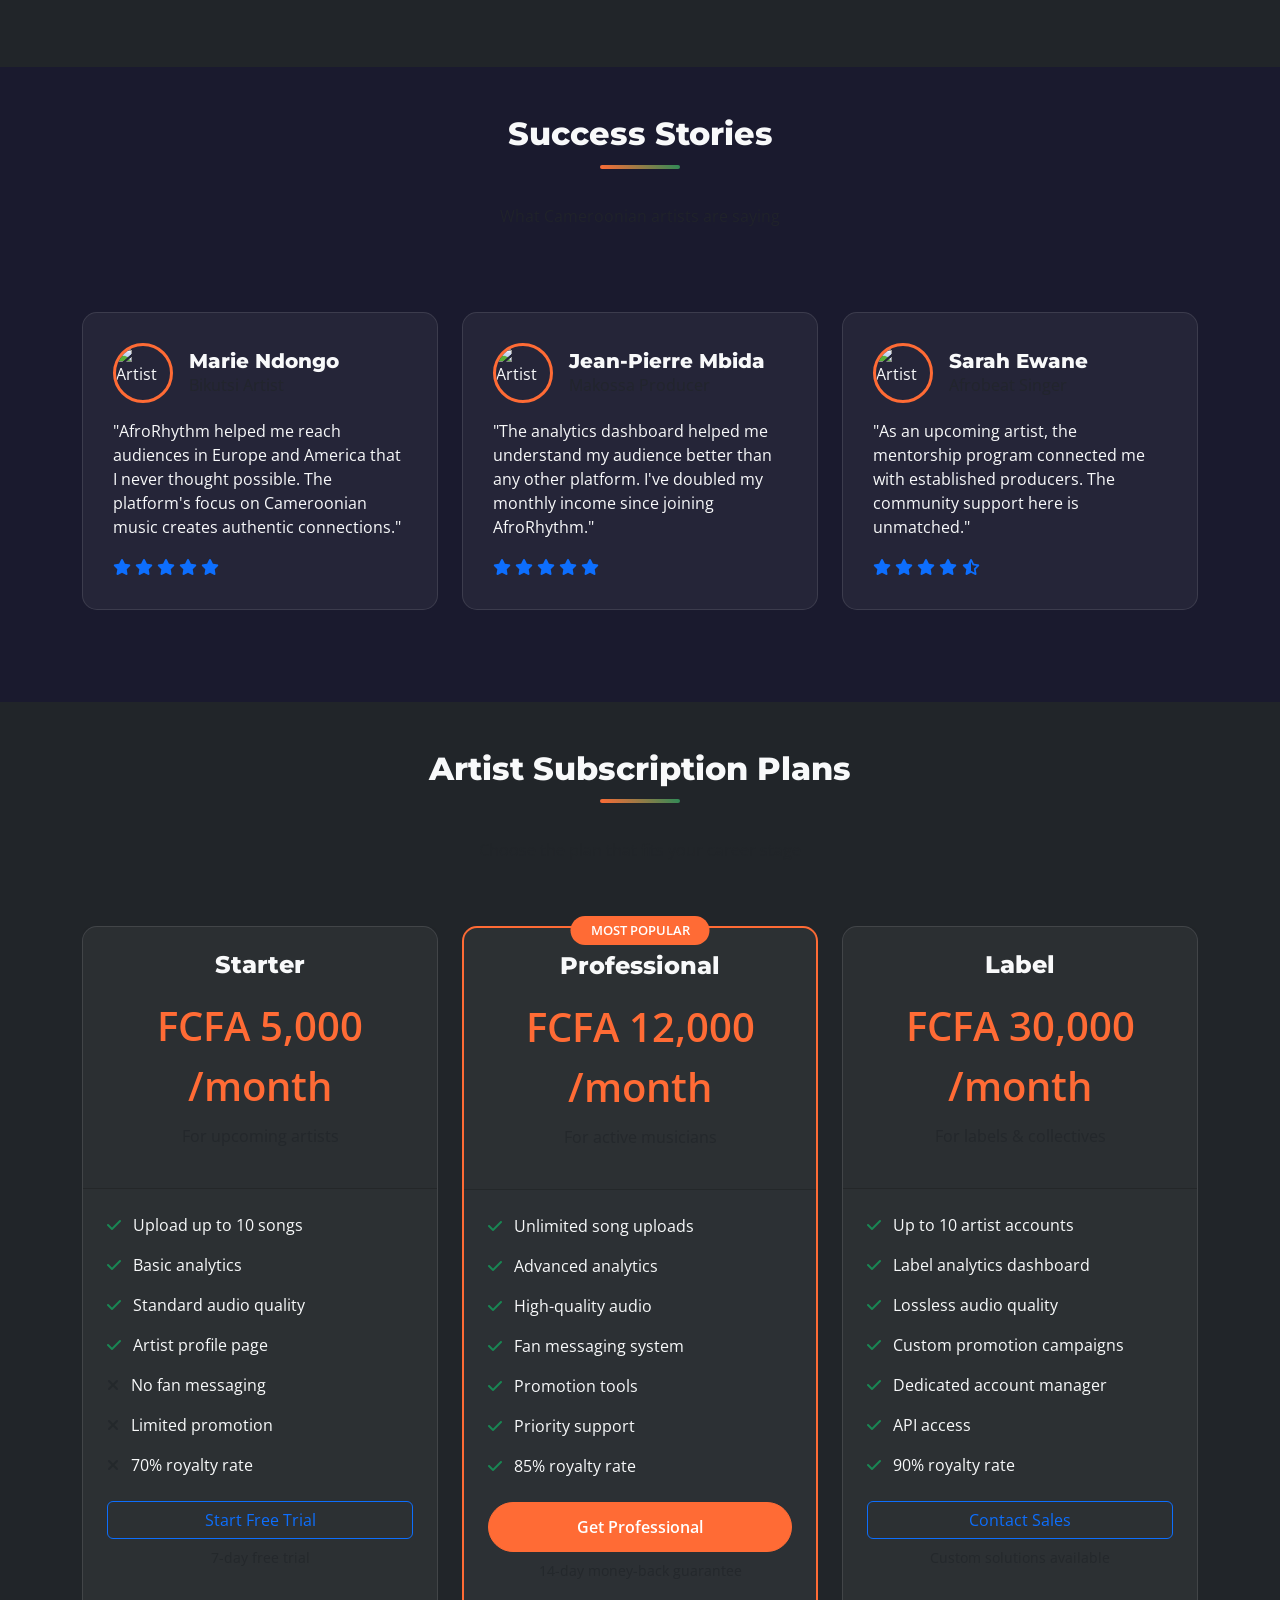
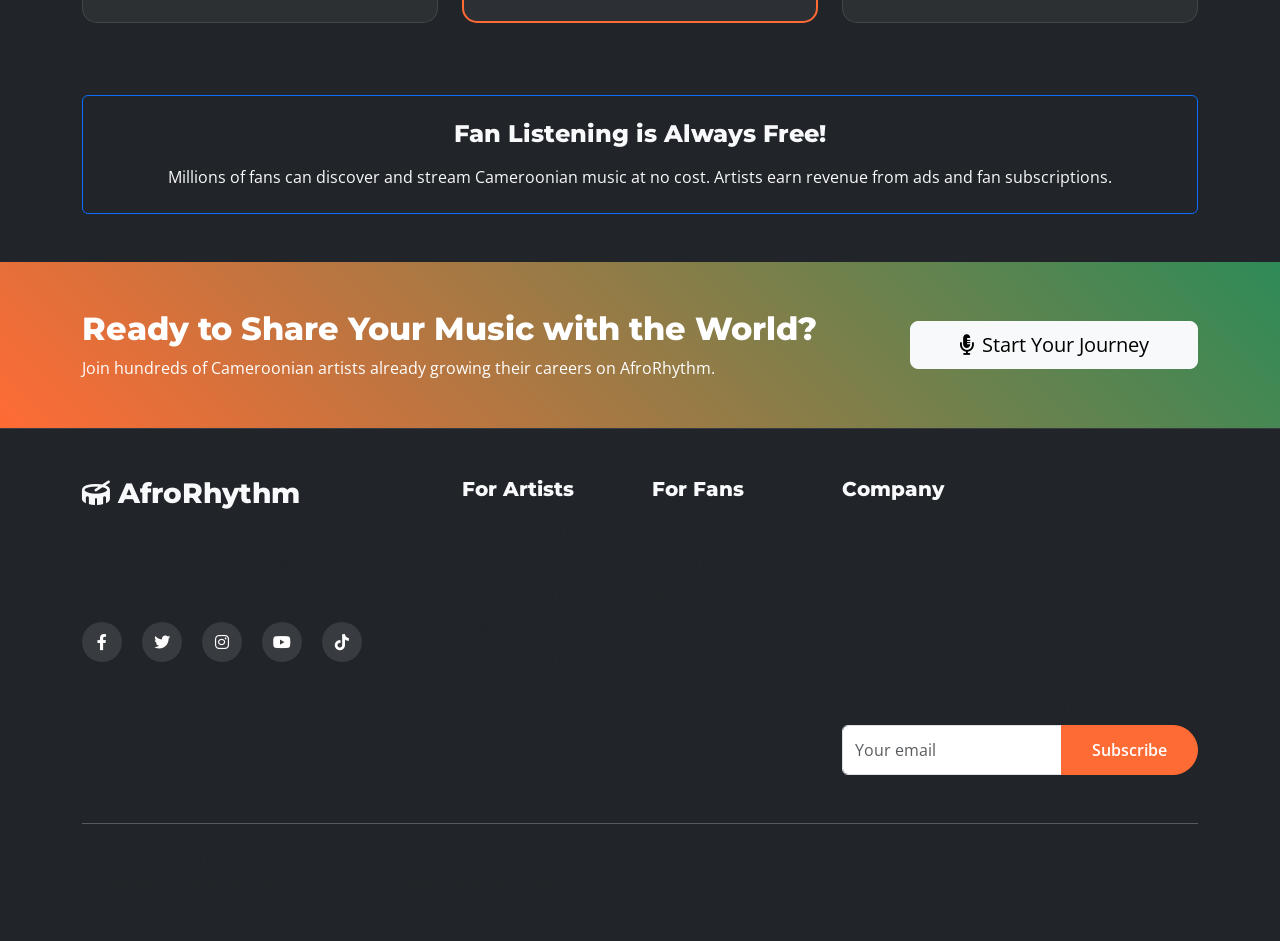
==== commit b8e388e5: "sounds implementation fixed, and login across dashboards demo credentials also fixed" ====
--- a/index.html
+++ b/index.html
@@ -1,48 +1,56 @@
 <!DOCTYPE html>
 <html lang="en">
+
 <head>
     <meta charset="UTF-8">
     <meta name="viewport" content="width=device-width, initial-scale=1.0">
     <title>AfroRhythm - Promote Cameroonian Music</title>
     <!-- Bootstrap 5 CSS -->
-    <link href="https://cdn.jsdelivr.net/npm/bootstrap@5.3.0-alpha1/dist/css/bootstrap.min.css" rel="stylesheet">
+    <link href="assets/lib/bootstrap/bootstrap.min.css" rel="stylesheet">
     <!-- Font Awesome Icons -->
-    <link rel="stylesheet" href="https://cdnjs.cloudflare.com/ajax/libs/font-awesome/6.4.0/css/all.min.css">
-    <!-- Google Fonts -->
-    <link href="https://fonts.googleapis.com/css2?family=Poppins:wght@300;400;500;600;700&family=Montserrat:wght@800;900&family=Open+Sans:wght@400;600&display=swap" rel="stylesheet">
+    <link rel="stylesheet" href="assets/lib/fontawesome/all.min.css">
+    <link href="assets/lib/fonts/fonts.css" rel="stylesheet">
     <!-- Custom CSS -->
     <style>
         :root {
-            --primary-color: #FF6B35; /* African sunset orange */
-            --secondary-color: #2E8B57; /* Forest green */
-            --accent-color: #8B4513; /* Earth brown */
+            --primary-color: #FF6B35;
+            /* African sunset orange */
+            --secondary-color: #2E8B57;
+            /* Forest green */
+            --accent-color: #8B4513;
+            /* Earth brown */
             --dark-color: #1A1A2E;
             --light-color: #F8F9FA;
         }
-        
+
         body {
             font-family: 'Open Sans', sans-serif;
             background-color: var(--dark-color);
             color: var(--light-color);
         }
-        
-        h1, h2, h3, h4, h5, .navbar-brand {
+
+        h1,
+        h2,
+        h3,
+        h4,
+        h5,
+        .navbar-brand {
             font-family: 'Montserrat', sans-serif;
             font-weight: 800;
         }
-        
+
         .navbar {
             background-color: rgba(26, 26, 46, 0.95) !important;
             backdrop-filter: blur(10px);
             padding: 15px 0;
             transition: all 0.3s ease;
         }
-        
+
         .navbar-brand {
             color: var(--primary-color) !important;
             font-size: 1.8rem;
         }
-        
+
         .hero-section {
             background: linear-gradient(rgba(26, 26, 46, 0.9), rgba(26, 26, 46, 0.9)), url('https://images.unsplash.com/photo-1511671782779-c97d3d27a1d4?ixlib=rb-4.0.3&auto=format&fit=crop&w=1950&q=80');
             background-size: cover;
@@ -51,14 +59,14 @@
             position: relative;
             overflow: hidden;
         }
-        
+
         .text-gradient {
             background: linear-gradient(45deg, var(--primary-color), var(--secondary-color));
             -webkit-background-clip: text;
             -webkit-text-fill-color: transparent;
             background-clip: text;
         }
-        
+
         .btn-primary {
             background-color: var(--primary-color);
             border-color: var(--primary-color);
@@ -67,32 +75,32 @@
             font-weight: 600;
             transition: all 0.3s ease;
         }
-        
+
         .btn-primary:hover {
             background-color: #e55a2e;
             border-color: #e55a2e;
             transform: translateY(-2px);
             box-shadow: 0 5px 15px rgba(255, 107, 53, 0.3);
         }
-        
+
         .btn-outline-light {
             border-radius: 30px;
             padding: 12px 30px;
             font-weight: 600;
             transition: all 0.3s ease;
         }
-        
+
         .btn-outline-light:hover {
             background-color: white;
             color: var(--dark-color);
             transform: translateY(-2px);
         }
-        
+
         .section-title {
             position: relative;
             margin-bottom: 50px;
         }
-        
+
         .section-title:after {
             content: '';
             position: absolute;
@@ -104,7 +112,7 @@
             transform: translateX(-50%);
             border-radius: 2px;
         }
-        
+
         .artist-card {
             background: rgba(255, 255, 255, 0.05);
             border-radius: 15px;
@@ -112,30 +120,30 @@
             transition: all 0.3s ease;
             border: 1px solid rgba(255, 255, 255, 0.1);
         }
-        
+
         .artist-card:hover {
             transform: translateY(-10px);
             box-shadow: 0 15px 30px rgba(0, 0, 0, 0.3);
             border-color: var(--primary-color);
         }
-        
+
         .artist-image {
             position: relative;
             overflow: hidden;
             height: 250px;
         }
-        
+
         .artist-image img {
             width: 100%;
             height: 100%;
             object-fit: cover;
             transition: transform 0.5s ease;
         }
-        
+
         .artist-card:hover .artist-image img {
             transform: scale(1.1);
         }
-        
+
         .artist-overlay {
             position: absolute;
             top: 0;
@@ -149,23 +157,23 @@
             opacity: 0;
             transition: opacity 0.3s ease;
         }
-        
+
         .artist-card:hover .artist-overlay {
             opacity: 1;
         }
-        
+
         .how-it-works-card {
             background: rgba(255, 255, 255, 0.05);
             border: 1px solid rgba(255, 255, 255, 0.1);
             border-radius: 15px;
             transition: all 0.3s ease;
         }
-        
+
         .how-it-works-card:hover {
             transform: translateY(-5px);
             border-color: var(--primary-color);
         }
-        
+
         .step-number {
             width: 50px;
             height: 50px;
@@ -179,24 +187,24 @@
             font-weight: bold;
             margin: 0 auto 20px;
         }
-        
+
         .pricing-card {
             background: rgba(255, 255, 255, 0.05);
             border: 1px solid rgba(255, 255, 255, 0.1);
             border-radius: 15px;
             transition: all 0.3s ease;
         }
-        
+
         .pricing-card:hover {
             transform: translateY(-10px);
             box-shadow: 0 15px 30px rgba(0, 0, 0, 0.3);
         }
-        
+
         .pricing-card.popular {
             border: 2px solid var(--primary-color);
             position: relative;
         }
-        
+
         .popular-badge {
             position: absolute;
             top: -12px;
@@ -209,13 +217,13 @@
             font-size: 0.8rem;
             font-weight: 600;
         }
-        
+
         .price {
             font-size: 2.5rem;
             font-weight: bold;
             color: var(--primary-color);
         }
-        
+
         .genre-badge {
             background: linear-gradient(45deg, var(--primary-color), var(--secondary-color));
             color: white;
@@ -227,12 +235,12 @@
             margin-bottom: 5px;
             display: inline-block;
         }
-        
+
         .footer {
             background-color: #0f0f1a;
             border-top: 1px solid rgba(255, 255, 255, 0.1);
         }
-        
+
         .social-icons a {
             display: inline-block;
             width: 40px;
@@ -244,12 +252,12 @@
             color: white;
             transition: all 0.3s ease;
         }
-        
+
         .social-icons a:hover {
             background: var(--primary-color);
             transform: translateY(-3px);
         }
-        
+
         .stats-counter {
             background: linear-gradient(rgba(46, 139, 87, 0.1), rgba(26, 26, 46, 0.9)), url('https://images.unsplash.com/photo-1518609878373-06d740f60d8b?ixlib=rb-4.0.3&auto=format&fit=crop&w=1950&q=80');
             background-size: cover;
@@ -258,11 +266,11 @@
             border-radius: 20px;
             margin: 50px 0;
         }
-        
+
         .counter-item {
             text-align: center;
         }
-        
+
         .counter-number {
             font-size: 3rem;
             font-weight: bold;
@@ -271,7 +279,7 @@
             -webkit-text-fill-color: transparent;
             background-clip: text;
         }
-        
+
         .testimonial-card {
             background: rgba(255, 255, 255, 0.05);
             border-radius: 15px;
@@ -279,7 +287,7 @@
             border: 1px solid rgba(255, 255, 255, 0.1);
             margin: 20px 0;
         }
-        
+
         .testimonial-avatar {
             width: 60px;
             height: 60px;
@@ -287,7 +295,7 @@
             object-fit: cover;
             border: 3px solid var(--primary-color);
         }
-        
+
         .benefit-icon {
             width: 70px;
             height: 70px;
@@ -300,13 +308,13 @@
             font-size: 1.8rem;
             color: white;
         }
-        
+
         @media (max-width: 768px) {
             .hero-section {
                 padding: 150px 0 50px;
                 text-align: center;
             }
-            
+
             .display-3 {
                 font-size: 2.5rem;
             }
@@ -408,6 +416,7 @@
         }
     </style>
 </head>
+
 <body>
     <!-- Navigation -->
     <nav class="navbar navbar-expand-lg navbar-dark fixed-top">
@@ -462,8 +471,11 @@
         <div class="container">
             <div class="row align-items-center">
                 <div class="col-lg-6">
-                    <h1 class="display-3 fw-bold mb-4">Amplifying <span class="text-gradient">Cameroonian</span> Music Worldwide</h1>
-                    <p class="lead mb-4">Join the premier platform dedicated to promoting Cameroonian artists. Stream authentic Makossa, Bikutsi, Afrobeat, and discover the next generation of African music stars.</p>
+                    <h1 class="display-3 fw-bold mb-4">Amplifying <span class="text-gradient">Cameroonian</span> Music
+                        Worldwide</h1>
+                    <p class="lead mb-4">Join the premier platform dedicated to promoting Cameroonian artists. Stream
+                        authentic Makossa, Bikutsi, Afrobeat, and discover the next generation of African music stars.
+                    </p>
                     <div class="d-flex flex-wrap gap-3">
                         <a href="auth/signup.html?role=artist" class="btn btn-primary btn-lg px-4">
                             <i class="fas fa-microphone-alt me-2"></i>Register as Artist
@@ -484,16 +496,20 @@
                     <div class="mt-5 mt-lg-0">
                         <div class="row g-3">
                             <div class="col-6">
-                                <img src="https://images.unsplash.com/photo-1516280440614-37939bbacd81?ixlib=rb-4.0.3&auto=format&fit=crop&w=600&q=80" class="img-fluid rounded" alt="Cameroonian Musician">
+                                <img src="https://images.unsplash.com/photo-1516280440614-37939bbacd81?ixlib=rb-4.0.3&auto=format&fit=crop&w=600&q=80"
+                                    class="img-fluid rounded" alt="Cameroonian Musician">
                             </div>
                             <div class="col-6">
-                                <img src="https://images.unsplash.com/photo-1493225457124-a3eb161ffa5f?ixlib=rb-4.0.3&auto=format&fit=crop&w-600&q=80" class="img-fluid rounded mt-4" alt="Traditional Music">
+                                <img src="https://images.unsplash.com/photo-1493225457124-a3eb161ffa5f?ixlib=rb-4.0.3&auto=format&fit=crop&w-600&q=80"
+                                    class="img-fluid rounded mt-4" alt="Traditional Music">
                             </div>
                             <div class="col-6">
-                                <img src="https://images.unsplash.com/photo-1511379938547-c1f69419868d?ixlib=rb-4.0.3&auto=format&fit=crop&w=600&q=80" class="img-fluid rounded" alt="Music Production">
+                                <img src="https://images.unsplash.com/photo-1511379938547-c1f69419868d?ixlib=rb-4.0.3&auto=format&fit=crop&w=600&q=80"
+                                    class="img-fluid rounded" alt="Music Production">
                             </div>
                             <div class="col-6">
-                                <img src="https://images.unsplash.com/photo-1517230878791-4d28214057c2?ixlib=rb-4.0.3&auto=format&fit=crop&w=600&q=80" class="img-fluid rounded mt-4" alt="Live Performance">
+                                <img src="https://images.unsplash.com/photo-1517230878791-4d28214057c2?ixlib=rb-4.0.3&auto=format&fit=crop&w=600&q=80"
+                                    class="img-fluid rounded mt-4" alt="Live Performance">
                             </div>
                         </div>
                     </div>
@@ -508,7 +524,8 @@
             <div class="row justify-content-center">
                 <div class="col-lg-8 text-center mb-5">
                     <h2 class="section-title text-white">Join the AfroRhythm Community</h2>
-                    <p class="lead text-light">Whether you're an artist ready to share your music or a fan eager to discover new sounds, start your journey today.</p>
+                    <p class="lead text-light">Whether you're an artist ready to share your music or a fan eager to
+                        discover new sounds, start your journey today.</p>
                 </div>
             </div>
             <div class="row justify-content-center">
@@ -521,7 +538,8 @@
                                     <i class="fas fa-headphones"></i>
                                 </div>
                                 <h3>I'm a Fan</h3>
-                                <p>Discover amazing music from Cameroonian artists, create playlists, and support your favorite musicians.</p>
+                                <p>Discover amazing music from Cameroonian artists, create playlists, and support your
+                                    favorite musicians.</p>
                                 <div class="auth-actions">
                                     <a href="auth/login.html" class="btn btn-outline-primary mb-2">Login as Fan</a>
                                     <a href="auth/signup.html?role=fan" class="btn btn-primary">Sign Up as Fan</a>
@@ -541,7 +559,8 @@
                                     <i class="fas fa-microphone"></i>
                                 </div>
                                 <h3>I'm an Artist</h3>
-                                <p>Upload your music, connect with fans worldwide, and grow your career on Africa's premier music platform.</p>
+                                <p>Upload your music, connect with fans worldwide, and grow your career on Africa's
+                                    premier music platform.</p>
                                 <div class="auth-actions">
                                     <a href="auth/login.html" class="btn btn-outline-primary mb-2">Login as Artist</a>
                                     <a href="auth/signup.html?role=artist" class="btn btn-primary">Sign Up as Artist</a>
@@ -566,21 +585,25 @@
             <div class="row align-items-center">
                 <div class="col-lg-6 mb-5 mb-lg-0">
                     <h2 class="section-title">Our Mission</h2>
-                    <p class="lead mb-4">We're building a sustainable ecosystem for Cameroonian musicians to thrive globally while preserving our rich musical heritage.</p>
-                    
+                    <p class="lead mb-4">We're building a sustainable ecosystem for Cameroonian musicians to thrive
+                        globally while preserving our rich musical heritage.</p>
+
                     <div class="mb-4">
                         <h4><i class="fas fa-bullseye text-primary me-2"></i> Our Vision</h4>
-                        <p>To become the leading platform that bridges Cameroonian artists with global audiences, creating economic opportunities while celebrating our cultural identity.</p>
-                    </div>
-                    
+                        <p>To become the leading platform that bridges Cameroonian artists with global audiences,
+                            creating economic opportunities while celebrating our cultural identity.</p>
+                    </div>
+
                     <div class="mb-4">
                         <h4><i class="fas fa-hands-helping text-primary me-2"></i> Artist Support</h4>
-                        <p>We provide tools, resources, and mentorship to help artists at every stage of their career—from recording their first track to organizing international tours.</p>
-                    </div>
-                    
+                        <p>We provide tools, resources, and mentorship to help artists at every stage of their
+                            career—from recording their first track to organizing international tours.</p>
+                    </div>
+
                     <div>
                         <h4><i class="fas fa-globe-africa text-primary me-2"></i> Cultural Preservation</h4>
-                        <p>Documenting traditional music forms while encouraging innovation that respects our roots and pushes creative boundaries.</p>
+                        <p>Documenting traditional music forms while encouraging innovation that respects our roots and
+                            pushes creative boundaries.</p>
                     </div>
                 </div>
                 <div class="col-lg-6">
@@ -631,7 +654,8 @@
                 <div class="col-md-3 col-sm-6 mb-4">
                     <div class="artist-card">
                         <div class="artist-image">
-                            <img src="https://images.unsplash.com/photo-1516280440614-37939bbacd81?ixlib=rb-4.0.3&auto=format&fit=crop&w=600&q=80" alt="Artist">
+                            <img src="https://images.unsplash.com/photo-1516280440614-37939bbacd81?ixlib=rb-4.0.3&auto=format&fit=crop&w=600&q=80"
+                                alt="Artist">
                             <div class="artist-overlay">
                                 <div>
                                     <a href="#" class="btn btn-sm btn-primary mb-2"><i class="fas fa-play"></i> Play</a>
@@ -649,12 +673,13 @@
                         </div>
                     </div>
                 </div>
-                
+
                 <!-- Artist 2 -->
                 <div class="col-md-3 col-sm-6 mb-4">
                     <div class="artist-card">
                         <div class="artist-image">
-                            <img src="https://images.unsplash.com/photo-1493225457124-a3eb161ffa5f?ixlib=rb-4.0.3&auto=format&fit=crop&w=600&q=80" alt="Artist">
+                            <img src="https://images.unsplash.com/photo-1493225457124-a3eb161ffa5f?ixlib=rb-4.0.3&auto=format&fit=crop&w=600&q=80"
+                                alt="Artist">
                             <div class="artist-overlay">
                                 <div>
                                     <a href="#" class="btn btn-sm btn-primary mb-2"><i class="fas fa-play"></i> Play</a>
@@ -672,12 +697,13 @@
                         </div>
                     </div>
                 </div>
-                
+
                 <!-- Artist 3 -->
                 <div class="col-md-3 col-sm-6 mb-4">
                     <div class="artist-card">
                         <div class="artist-image">
-                            <img src="https://images.unsplash.com/photo-1511379938547-c1f69419868d?ixlib=rb-4.0.3&auto=format&fit=crop&w=600&q=80" alt="Artist">
+                            <img src="https://images.unsplash.com/photo-1511379938547-c1f69419868d?ixlib=rb-4.0.3&auto=format&fit=crop&w=600&q=80"
+                                alt="Artist">
                             <div class="artist-overlay">
                                 <div>
                                     <a href="#" class="btn btn-sm btn-primary mb-2"><i class="fas fa-play"></i> Play</a>
@@ -695,12 +721,13 @@
                         </div>
                     </div>
                 </div>
-                
+
                 <!-- Artist 4 -->
                 <div class="col-md-3 col-sm-6 mb-4">
                     <div class="artist-card">
                         <div class="artist-image">
-                            <img src="https://images.unsplash.com/photo-1517230878791-4d28214057c2?ixlib=rb-4.0.3&auto=format&fit=crop&w=600&q=80" alt="Artist">
+                            <img src="https://images.unsplash.com/photo-1517230878791-4d28214057c2?ixlib=rb-4.0.3&auto=format&fit=crop&w=600&q=80"
+                                alt="Artist">
                             <div class="artist-overlay">
                                 <div>
                                     <a href="#" class="btn btn-sm btn-primary mb-2"><i class="fas fa-play"></i> Play</a>
@@ -719,7 +746,7 @@
                     </div>
                 </div>
             </div>
-            
+
             <div class="text-center mt-4">
                 <a href="artists.html" class="btn btn-outline-light">
                     View All Artists <i class="fas fa-arrow-right ms-2"></i>
@@ -737,7 +764,7 @@
                     <p class="text-center text-muted">Comprehensive tools for your musical journey</p>
                 </div>
             </div>
-            
+
             <div class="row">
                 <div class="col-lg-4 mb-4">
                     <div class="card how-it-works-card h-100">
@@ -746,7 +773,8 @@
                                 <i class="fas fa-cloud-upload-alt"></i>
                             </div>
                             <h4 class="card-title">Easy Music Upload</h4>
-                            <p class="card-text">Upload your tracks, albums, and EPs in high-quality formats with detailed metadata management.</p>
+                            <p class="card-text">Upload your tracks, albums, and EPs in high-quality formats with
+                                detailed metadata management.</p>
                             <ul class="list-unstyled text-start mt-3">
                                 <li><i class="fas fa-check text-success me-2"></i> Multiple format support</li>
                                 <li><i class="fas fa-check text-success me-2"></i> Batch uploading</li>
@@ -755,7 +783,7 @@
                         </div>
                     </div>
                 </div>
-                
+
                 <div class="col-lg-4 mb-4">
                     <div class="card how-it-works-card h-100">
                         <div class="card-body text-center p-4">
@@ -763,7 +791,8 @@
                                 <i class="fas fa-chart-line"></i>
                             </div>
                             <h4 class="card-title">Analytics Dashboard</h4>
-                            <p class="card-text">Track your performance with detailed analytics on plays, downloads, geographic reach, and fan demographics.</p>
+                            <p class="card-text">Track your performance with detailed analytics on plays, downloads,
+                                geographic reach, and fan demographics.</p>
                             <ul class="list-unstyled text-start mt-3">
                                 <li><i class="fas fa-check text-success me-2"></i> Real-time statistics</li>
                                 <li><i class="fas fa-check text-success me-2"></i> Revenue tracking</li>
@@ -772,7 +801,7 @@
                         </div>
                     </div>
                 </div>
-                
+
                 <div class="col-lg-4 mb-4">
                     <div class="card how-it-works-card h-100">
                         <div class="card-body text-center p-4">
@@ -780,7 +809,8 @@
                                 <i class="fas fa-wallet"></i>
                             </div>
                             <h4 class="card-title">Direct Monetization</h4>
-                            <p class="card-text">Earn revenue from streams, downloads, and fan support with transparent royalty payments.</p>
+                            <p class="card-text">Earn revenue from streams, downloads, and fan support with transparent
+                                royalty payments.</p>
                             <ul class="list-unstyled text-start mt-3">
                                 <li><i class="fas fa-check text-success me-2"></i> Multiple payout options</li>
                                 <li><i class="fas fa-check text-success me-2"></i> Monthly statements</li>
@@ -790,7 +820,7 @@
                     </div>
                 </div>
             </div>
-            
+
             <div class="row mt-4">
                 <div class="col-lg-4 mb-4">
                     <div class="card how-it-works-card h-100">
@@ -799,7 +829,8 @@
                                 <i class="fas fa-users"></i>
                             </div>
                             <h4 class="card-title">Fan Engagement</h4>
-                            <p class="card-text">Connect directly with your fans through messages, exclusive content, and community features.</p>
+                            <p class="card-text">Connect directly with your fans through messages, exclusive content,
+                                and community features.</p>
                             <ul class="list-unstyled text-start mt-3">
                                 <li><i class="fas fa-check text-success me-2"></i> Direct messaging</li>
                                 <li><i class="fas fa-check text-success me-2"></i> Exclusive releases</li>
@@ -808,7 +839,7 @@
                         </div>
                     </div>
                 </div>
-                
+
                 <div class="col-lg-4 mb-4">
                     <div class="card how-it-works-card h-100">
                         <div class="card-body text-center p-4">
@@ -816,7 +847,8 @@
                                 <i class="fas fa-graduation-cap"></i>
                             </div>
                             <h4 class="card-title">Educational Resources</h4>
-                            <p class="card-text">Access workshops, tutorials, and mentorship programs to develop your skills and career.</p>
+                            <p class="card-text">Access workshops, tutorials, and mentorship programs to develop your
+                                skills and career.</p>
                             <ul class="list-unstyled text-start mt-3">
                                 <li><i class="fas fa-check text-success me-2"></i> Music production courses</li>
                                 <li><i class="fas fa-check text-success me-2"></i> Marketing workshops</li>
@@ -825,7 +857,7 @@
                         </div>
                     </div>
                 </div>
-                
+
                 <div class="col-lg-4 mb-4">
                     <div class="card how-it-works-card h-100">
                         <div class="card-body text-center p-4">
@@ -833,7 +865,8 @@
                                 <i class="fas fa-bullhorn"></i>
                             </div>
                             <h4 class="card-title">Promotion Tools</h4>
-                            <p class="card-text">Get featured in curated playlists, radio shows, and our weekly artist spotlight.</p>
+                            <p class="card-text">Get featured in curated playlists, radio shows, and our weekly artist
+                                spotlight.</p>
                             <ul class="list-unstyled text-start mt-3">
                                 <li><i class="fas fa-check text-success me-2"></i> Playlist pitching</li>
                                 <li><i class="fas fa-check text-success me-2"></i> Social media promotion</li>
@@ -861,9 +894,11 @@
                         <div class="card-body text-center p-4">
                             <div class="step-number">1</div>
                             <h4 class="card-title">Register & Verify</h4>
-                            <p class="card-text">Create your artist profile, verify your identity, and set up your payment information. Our team reviews profiles to maintain quality.</p>
+                            <p class="card-text">Create your artist profile, verify your identity, and set up your
+                                payment information. Our team reviews profiles to maintain quality.</p>
                             <div class="mt-4">
-                                <small class="text-muted"><i class="fas fa-clock me-1"></i> Approval: 24-48 hours</small>
+                                <small class="text-muted"><i class="fas fa-clock me-1"></i> Approval: 24-48
+                                    hours</small>
                             </div>
                         </div>
                     </div>
@@ -873,9 +908,11 @@
                         <div class="card-body text-center p-4">
                             <div class="step-number">2</div>
                             <h4 class="card-title">Upload & Organize</h4>
-                            <p class="card-text">Upload your music, add album art, write compelling descriptions, and organize your discography for optimal discovery.</p>
+                            <p class="card-text">Upload your music, add album art, write compelling descriptions, and
+                                organize your discography for optimal discovery.</p>
                             <div class="mt-4">
-                                <small class="text-muted"><i class="fas fa-cloud me-1"></i> Storage: Unlimited uploads</small>
+                                <small class="text-muted"><i class="fas fa-cloud me-1"></i> Storage: Unlimited
+                                    uploads</small>
                             </div>
                         </div>
                     </div>
@@ -885,9 +922,11 @@
                         <div class="card-body text-center p-4">
                             <div class="step-number">3</div>
                             <h4 class="card-title">Promote & Earn</h4>
-                            <p class="card-text">Use our promotion tools, connect with fans, track your analytics, and receive monthly payments for your streams and downloads.</p>
+                            <p class="card-text">Use our promotion tools, connect with fans, track your analytics, and
+                                receive monthly payments for your streams and downloads.</p>
                             <div class="mt-4">
-                                <small class="text-muted"><i class="fas fa-money-bill-wave me-1"></i> Payouts: Monthly</small>
+                                <small class="text-muted"><i class="fas fa-money-bill-wave me-1"></i> Payouts:
+                                    Monthly</small>
                             </div>
                         </div>
                     </div>
@@ -905,18 +944,20 @@
                     <p class="text-center text-muted">What Cameroonian artists are saying</p>
                 </div>
             </div>
-            
+
             <div class="row">
                 <div class="col-lg-4 mb-4">
                     <div class="testimonial-card">
                         <div class="d-flex align-items-center mb-3">
-                            <img src="https://images.unsplash.com/photo-1493225457124-a3eb161ffa5f?ixlib=rb-4.0.3&auto=format&fit=crop&w=100&q=80" class="testimonial-avatar me-3" alt="Artist">
+                            <img src="https://images.unsplash.com/photo-1493225457124-a3eb161ffa5f?ixlib=rb-4.0.3&auto=format&fit=crop&w=100&q=80"
+                                class="testimonial-avatar me-3" alt="Artist">
                             <div>
                                 <h5 class="mb-0">Marie Ndongo</h5>
                                 <p class="text-muted mb-0">Bikutsi Artist</p>
                             </div>
                         </div>
-                        <p>"AfroRhythm helped me reach audiences in Europe and America that I never thought possible. The platform's focus on Cameroonian music creates authentic connections."</p>
+                        <p>"AfroRhythm helped me reach audiences in Europe and America that I never thought possible.
+                            The platform's focus on Cameroonian music creates authentic connections."</p>
                         <div class="text-primary">
                             <i class="fas fa-star"></i>
                             <i class="fas fa-star"></i>
@@ -926,17 +967,19 @@
                         </div>
                     </div>
                 </div>
-                
+
                 <div class="col-lg-4 mb-4">
                     <div class="testimonial-card">
                         <div class="d-flex align-items-center mb-3">
-                            <img src="https://images.unsplash.com/photo-1511379938547-c1f69419868d?ixlib=rb-4.0.3&auto=format&fit=crop&w=100&q=80" class="testimonial-avatar me-3" alt="Artist">
+                            <img src="https://images.unsplash.com/photo-1511379938547-c1f69419868d?ixlib=rb-4.0.3&auto=format&fit=crop&w=100&q=80"
+                                class="testimonial-avatar me-3" alt="Artist">
                             <div>
                                 <h5 class="mb-0">Jean-Pierre Mbida</h5>
                                 <p class="text-muted mb-0">Makossa Producer</p>
                             </div>
                         </div>
-                        <p>"The analytics dashboard helped me understand my audience better than any other platform. I've doubled my monthly income since joining AfroRhythm."</p>
+                        <p>"The analytics dashboard helped me understand my audience better than any other platform.
+                            I've doubled my monthly income since joining AfroRhythm."</p>
                         <div class="text-primary">
                             <i class="fas fa-star"></i>
                             <i class="fas fa-star"></i>
@@ -946,17 +989,19 @@
                         </div>
                     </div>
                 </div>
-                
+
                 <div class="col-lg-4 mb-4">
                     <div class="testimonial-card">
                         <div class="d-flex align-items-center mb-3">
-                            <img src="https://images.unsplash.com/photo-1517230878791-4d28214057c2?ixlib=rb-4.0.3&auto=format&fit=crop&w=100&q=80" class="testimonial-avatar me-3" alt="Artist">
+                            <img src="https://images.unsplash.com/photo-1517230878791-4d28214057c2?ixlib=rb-4.0.3&auto=format&fit=crop&w=100&q=80"
+                                class="testimonial-avatar me-3" alt="Artist">
                             <div>
                                 <h5 class="mb-0">Sarah Ewane</h5>
                                 <p class="text-muted mb-0">Afrobeat Singer</p>
                             </div>
                         </div>
-                        <p>"As an upcoming artist, the mentorship program connected me with established producers. The community support here is unmatched."</p>
+                        <p>"As an upcoming artist, the mentorship program connected me with established producers. The
+                            community support here is unmatched."</p>
                         <div class="text-primary">
                             <i class="fas fa-star"></i>
                             <i class="fas fa-star"></i>
@@ -993,9 +1038,11 @@
                         </div>
                         <div class="card-body p-4">
                             <ul class="list-unstyled mb-4">
-                                <li class="mb-3"><i class="fas fa-check text-success me-2"></i> Upload up to 10 songs</li>
+                                <li class="mb-3"><i class="fas fa-check text-success me-2"></i> Upload up to 10 songs
+                                </li>
                                 <li class="mb-3"><i class="fas fa-check text-success me-2"></i> Basic analytics</li>
-                                <li class="mb-3"><i class="fas fa-check text-success me-2"></i> Standard audio quality</li>
+                                <li class="mb-3"><i class="fas fa-check text-success me-2"></i> Standard audio quality
+                                </li>
                                 <li class="mb-3"><i class="fas fa-check text-success me-2"></i> Artist profile page</li>
                                 <li class="mb-3"><i class="fas fa-times text-muted me-2"></i> No fan messaging</li>
                                 <li class="mb-3"><i class="fas fa-times text-muted me-2"></i> Limited promotion</li>
@@ -1020,10 +1067,12 @@
                         </div>
                         <div class="card-body p-4">
                             <ul class="list-unstyled mb-4">
-                                <li class="mb-3"><i class="fas fa-check text-success me-2"></i> Unlimited song uploads</li>
+                                <li class="mb-3"><i class="fas fa-check text-success me-2"></i> Unlimited song uploads
+                                </li>
                                 <li class="mb-3"><i class="fas fa-check text-success me-2"></i> Advanced analytics</li>
                                 <li class="mb-3"><i class="fas fa-check text-success me-2"></i> High-quality audio</li>
-                                <li class="mb-3"><i class="fas fa-check text-success me-2"></i> Fan messaging system</li>
+                                <li class="mb-3"><i class="fas fa-check text-success me-2"></i> Fan messaging system
+                                </li>
                                 <li class="mb-3"><i class="fas fa-check text-success me-2"></i> Promotion tools</li>
                                 <li class="mb-3"><i class="fas fa-check text-success me-2"></i> Priority support</li>
                                 <li class="mb-3"><i class="fas fa-check text-success me-2"></i> 85% royalty rate</li>
@@ -1046,11 +1095,16 @@
                         </div>
                         <div class="card-body p-4">
                             <ul class="list-unstyled mb-4">
-                                <li class="mb-3"><i class="fas fa-check text-success me-2"></i> Up to 10 artist accounts</li>
-                                <li class="mb-3"><i class="fas fa-check text-success me-2"></i> Label analytics dashboard</li>
-                                <li class="mb-3"><i class="fas fa-check text-success me-2"></i> Lossless audio quality</li>
-                                <li class="mb-3"><i class="fas fa-check text-success me-2"></i> Custom promotion campaigns</li>
-                                <li class="mb-3"><i class="fas fa-check text-success me-2"></i> Dedicated account manager</li>
+                                <li class="mb-3"><i class="fas fa-check text-success me-2"></i> Up to 10 artist accounts
+                                </li>
+                                <li class="mb-3"><i class="fas fa-check text-success me-2"></i> Label analytics
+                                    dashboard</li>
+                                <li class="mb-3"><i class="fas fa-check text-success me-2"></i> Lossless audio quality
+                                </li>
+                                <li class="mb-3"><i class="fas fa-check text-success me-2"></i> Custom promotion
+                                    campaigns</li>
+                                <li class="mb-3"><i class="fas fa-check text-success me-2"></i> Dedicated account
+                                    manager</li>
                                 <li class="mb-3"><i class="fas fa-check text-success me-2"></i> API access</li>
                                 <li class="mb-3"><i class="fas fa-check text-success me-2"></i> 90% royalty rate</li>
                             </ul>
@@ -1060,13 +1114,14 @@
                     </div>
                 </div>
             </div>
-            
+
             <div class="row mt-5">
                 <div class="col-12">
                     <div class="card bg-transparent border-primary">
                         <div class="card-body text-center p-4">
                             <h4 class="mb-3">Fan Listening is Always Free!</h4>
-                            <p class="mb-0">Millions of fans can discover and stream Cameroonian music at no cost. Artists earn revenue from ads and fan subscriptions.</p>
+                            <p class="mb-0">Millions of fans can discover and stream Cameroonian music at no cost.
+                                Artists earn revenue from ads and fan subscriptions.</p>
                         </div>
                     </div>
                 </div>
@@ -1080,7 +1135,8 @@
             <div class="row align-items-center">
                 <div class="col-lg-8 mb-4 mb-lg-0">
                     <h2 class="text-white">Ready to Share Your Music with the World?</h2>
-                    <p class="text-white mb-0">Join hundreds of Cameroonian artists already growing their careers on AfroRhythm.</p>
+                    <p class="text-white mb-0">Join hundreds of Cameroonian artists already growing their careers on
+                        AfroRhythm.</p>
                 </div>
                 <div class="col-lg-4 text-lg-end">
                     <a href="auth/signup.html?role=artist" class="btn btn-light btn-lg px-5">
@@ -1097,7 +1153,8 @@
             <div class="row">
                 <div class="col-lg-4 mb-4">
                     <h3 class="mb-3"><i class="fas fa-drum me-2"></i>AfroRhythm</h3>
-                    <p class="text-muted">Amplifying Cameroonian music globally. Supporting artists, preserving culture, connecting fans.</p>
+                    <p class="text-muted">Amplifying Cameroonian music globally. Supporting artists, preserving culture,
+                        connecting fans.</p>
                     <div class="social-icons mt-4">
                         <a href="#" class="me-3"><i class="fab fa-facebook-f"></i></a>
                         <a href="#" class="me-3"><i class="fab fa-twitter"></i></a>
@@ -1109,7 +1166,8 @@
                 <div class="col-lg-2 col-md-6 mb-4">
                     <h5 class="mb-3">For Artists</h5>
                     <ul class="list-unstyled">
-                        <li class="mb-2"><a href="auth/signup.html?role=artist" class="text-muted">Register as Artist</a></li>
+                        <li class="mb-2"><a href="auth/signup.html?role=artist" class="text-muted">Register as
+                                Artist</a></li>
                         <li class="mb-2"><a href="#" class="text-muted">Upload Guidelines</a></li>
                         <li class="mb-2"><a href="#" class="text-muted">Royalty Information</a></li>
                         <li class="mb-2"><a href="#" class="text-muted">Artist Resources</a></li>
@@ -1148,7 +1206,8 @@
             <div class="row">
                 <div class="col-md-6">
                     <p class="text-muted mb-0">&copy; 2023 AfroRhythm. Proudly supporting Cameroonian music.</p>
-                    <p class="text-muted small mb-0">Headquarters: Yaoundé, Cameroon | Offices: Douala, Buea, Bamenda</p>
+                    <p class="text-muted small mb-0">Headquarters: Yaoundé, Cameroon | Offices: Douala, Buea, Bamenda
+                    </p>
                 </div>
                 <div class="col-md-6 text-md-end">
                     <a href="#" class="text-muted me-3">Privacy Policy</a>
@@ -1160,7 +1219,7 @@
     </footer>
 
     <!-- Bootstrap JS -->
-    <script src="https://cdn.jsdelivr.net/npm/bootstrap@5.3.0-alpha1/dist/js/bootstrap.bundle.min.js"></script>
+    <script src="assets/lib/bootstrap/bootstrap.bundle.min.js"></script>
     <!-- Custom JS -->
     <script>
         // Check if user is logged in
@@ -1181,7 +1240,7 @@
                         signupNavItem.classList.add('d-none');
                         dashboardNavItem.classList.remove('d-none');
                         logoutNavItem.classList.remove('d-none');
-                        
+
                         // Set dashboard link based on user role
                         if (user.role === 'artist') {
                             dashboardLink.href = 'artist.html';
@@ -1212,7 +1271,7 @@
         }
 
         // Logout functionality
-        document.getElementById('logoutLink')?.addEventListener('click', function(e) {
+        document.getElementById('logoutLink')?.addEventListener('click', function (e) {
             e.preventDefault();
             localStorage.removeItem('afroUser');
             alert('You have been logged out successfully!');
@@ -1220,42 +1279,42 @@
         });
 
         // Simple counter animation
-        document.addEventListener('DOMContentLoaded', function() {
+        document.addEventListener('DOMContentLoaded', function () {
             // Check login status on page load
             checkLoginStatus();
-            
+
             const counters = document.querySelectorAll('.counter-number');
             const speed = 200;
-            
+
             counters.forEach(counter => {
                 const updateCount = () => {
                     const target = +counter.getAttribute('data-count');
                     const count = +counter.innerText;
                     const increment = target / speed;
-                    
-                    if(count < target) {
+
+                    if (count < target) {
                         counter.innerText = Math.ceil(count + increment);
                         setTimeout(updateCount, 1);
                     } else {
                         counter.innerText = target;
                     }
                 }
-                
+
                 // Start counting when element is in viewport
                 const observer = new IntersectionObserver((entries) => {
                     entries.forEach(entry => {
-                        if(entry.isIntersecting) {
+                        if (entry.isIntersecting) {
                             updateCount();
                             observer.unobserve(entry.target);
                         }
                     });
                 });
-                
+
                 observer.observe(counter);
             });
-            
+
             // Navbar scroll effect
-            window.addEventListener('scroll', function() {
+            window.addEventListener('scroll', function () {
                 const navbar = document.querySelector('.navbar');
                 if (window.scrollY > 100) {
                     navbar.style.padding = '10px 0';
@@ -1268,4 +1327,5 @@
         });
     </script>
 </body>
+
 </html>
--- a/assets/lib/fonts/fonts.css
+++ b/assets/lib/fonts/fonts.css
@@ -0,0 +1,76 @@
+/* Poppins */
+@font-face {
+    font-family: 'Poppins';
+    font-style: normal;
+    font-weight: 300;
+    font-display: swap;
+    src: url(poppins-300.ttf) format('truetype');
+}
+
+@font-face {
+    font-family: 'Poppins';
+    font-style: normal;
+    font-weight: 400;
+    font-display: swap;
+    src: url(poppins-400.ttf) format('truetype');
+}
+
+@font-face {
+    font-family: 'Poppins';
+    font-style: normal;
+    font-weight: 500;
+    font-display: swap;
+    src: url(poppins-500.ttf) format('truetype');
+}
+
+@font-face {
+    font-family: 'Poppins';
+    font-style: normal;
+    font-weight: 600;
+    font-display: swap;
+    src: url(poppins-600.ttf) format('truetype');
+}
+
+@font-face {
+    font-family: 'Poppins';
+    font-style: normal;
+    font-weight: 700;
+    font-display: swap;
+    src: url(poppins-700.ttf) format('truetype');
+}
+
+/* Montserrat */
+@font-face {
+    font-family: 'Montserrat';
+    font-style: normal;
+    font-weight: 800;
+    font-display: swap;
+    src: url(montserrat-800.ttf) format('truetype');
+}
+
+@font-face {
+    font-family: 'Montserrat';
+    font-style: normal;
+    font-weight: 900;
+    font-display: swap;
+    src: url(montserrat-900.ttf) format('truetype');
+}
+
+/* Open Sans */
+@font-face {
+    font-family: 'Open Sans';
+    font-style: normal;
+    font-weight: 400;
+    font-stretch: normal;
+    font-display: swap;
+    src: url(opensans-400.ttf) format('truetype');
+}
+
+@font-face {
+    font-family: 'Open Sans';
+    font-style: normal;
+    font-weight: 600;
+    font-stretch: normal;
+    font-display: swap;
+    src: url(opensans-600.ttf) format('truetype');
+}
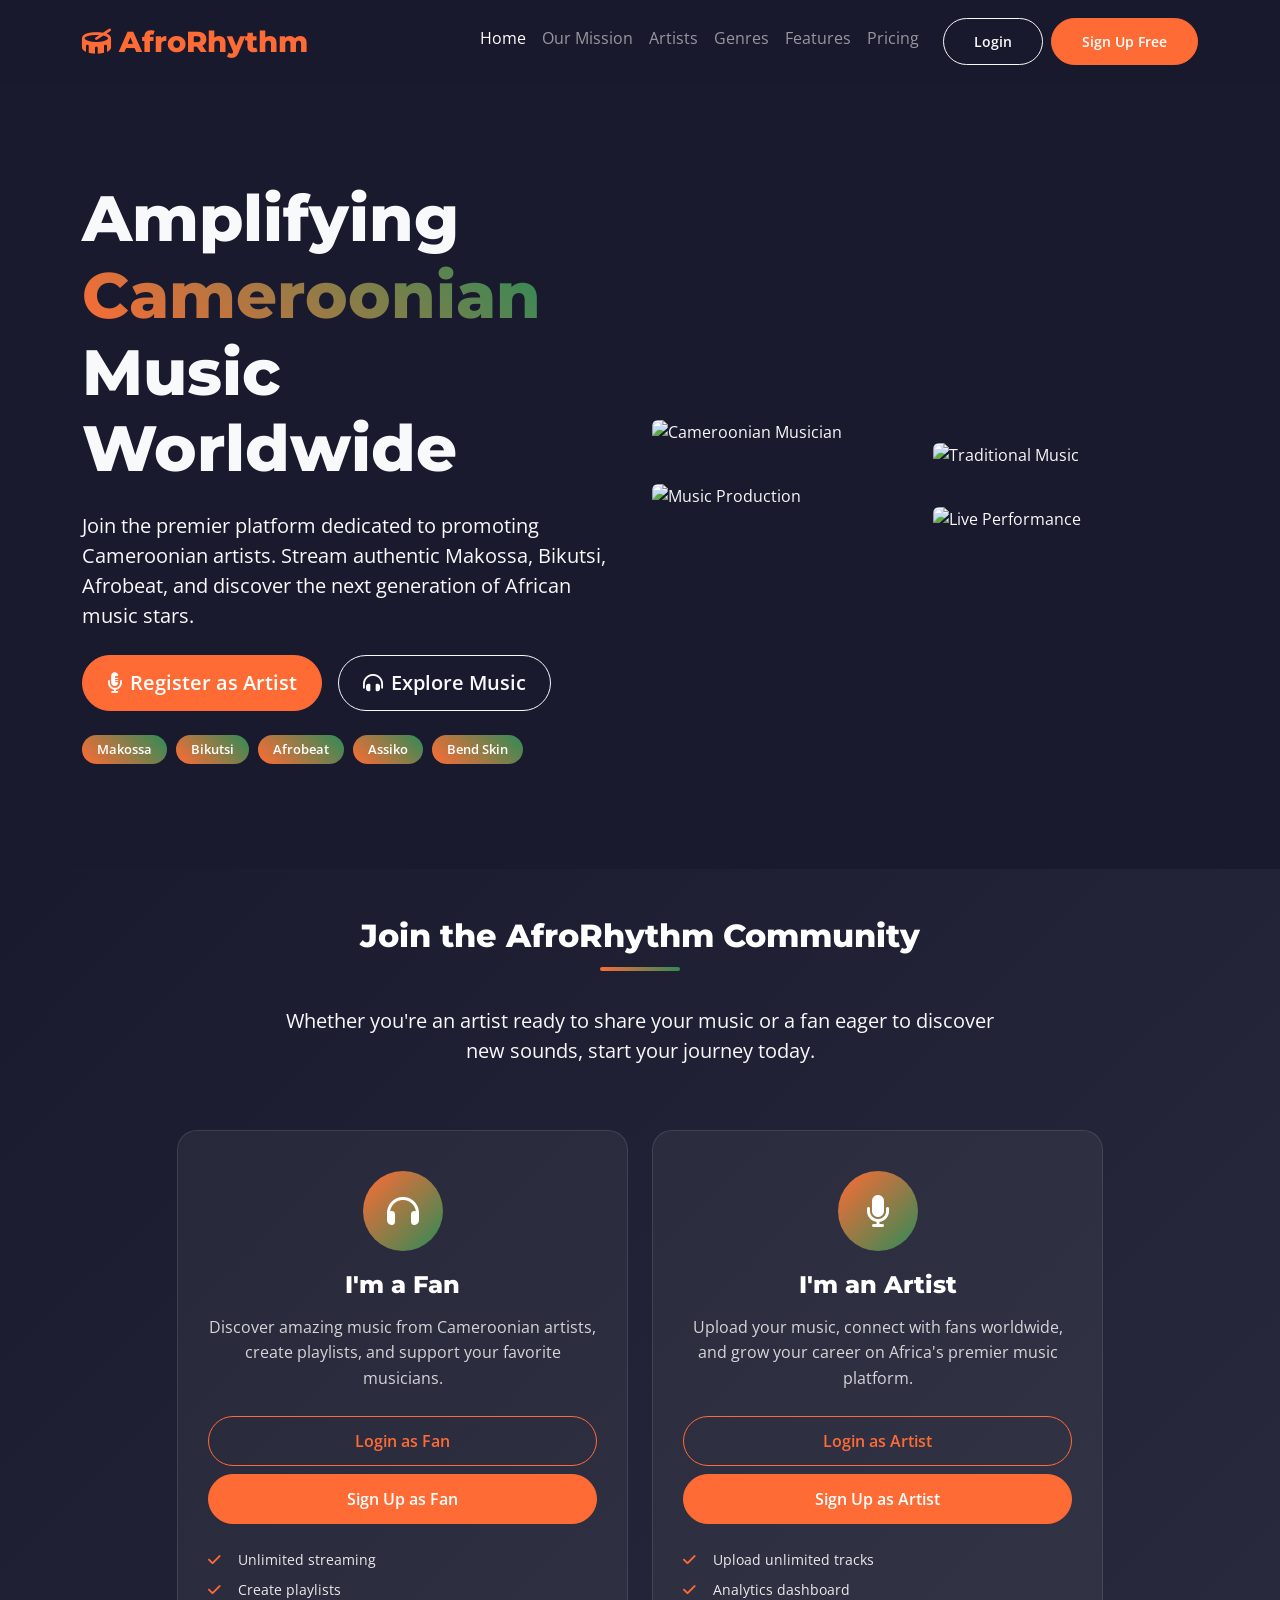
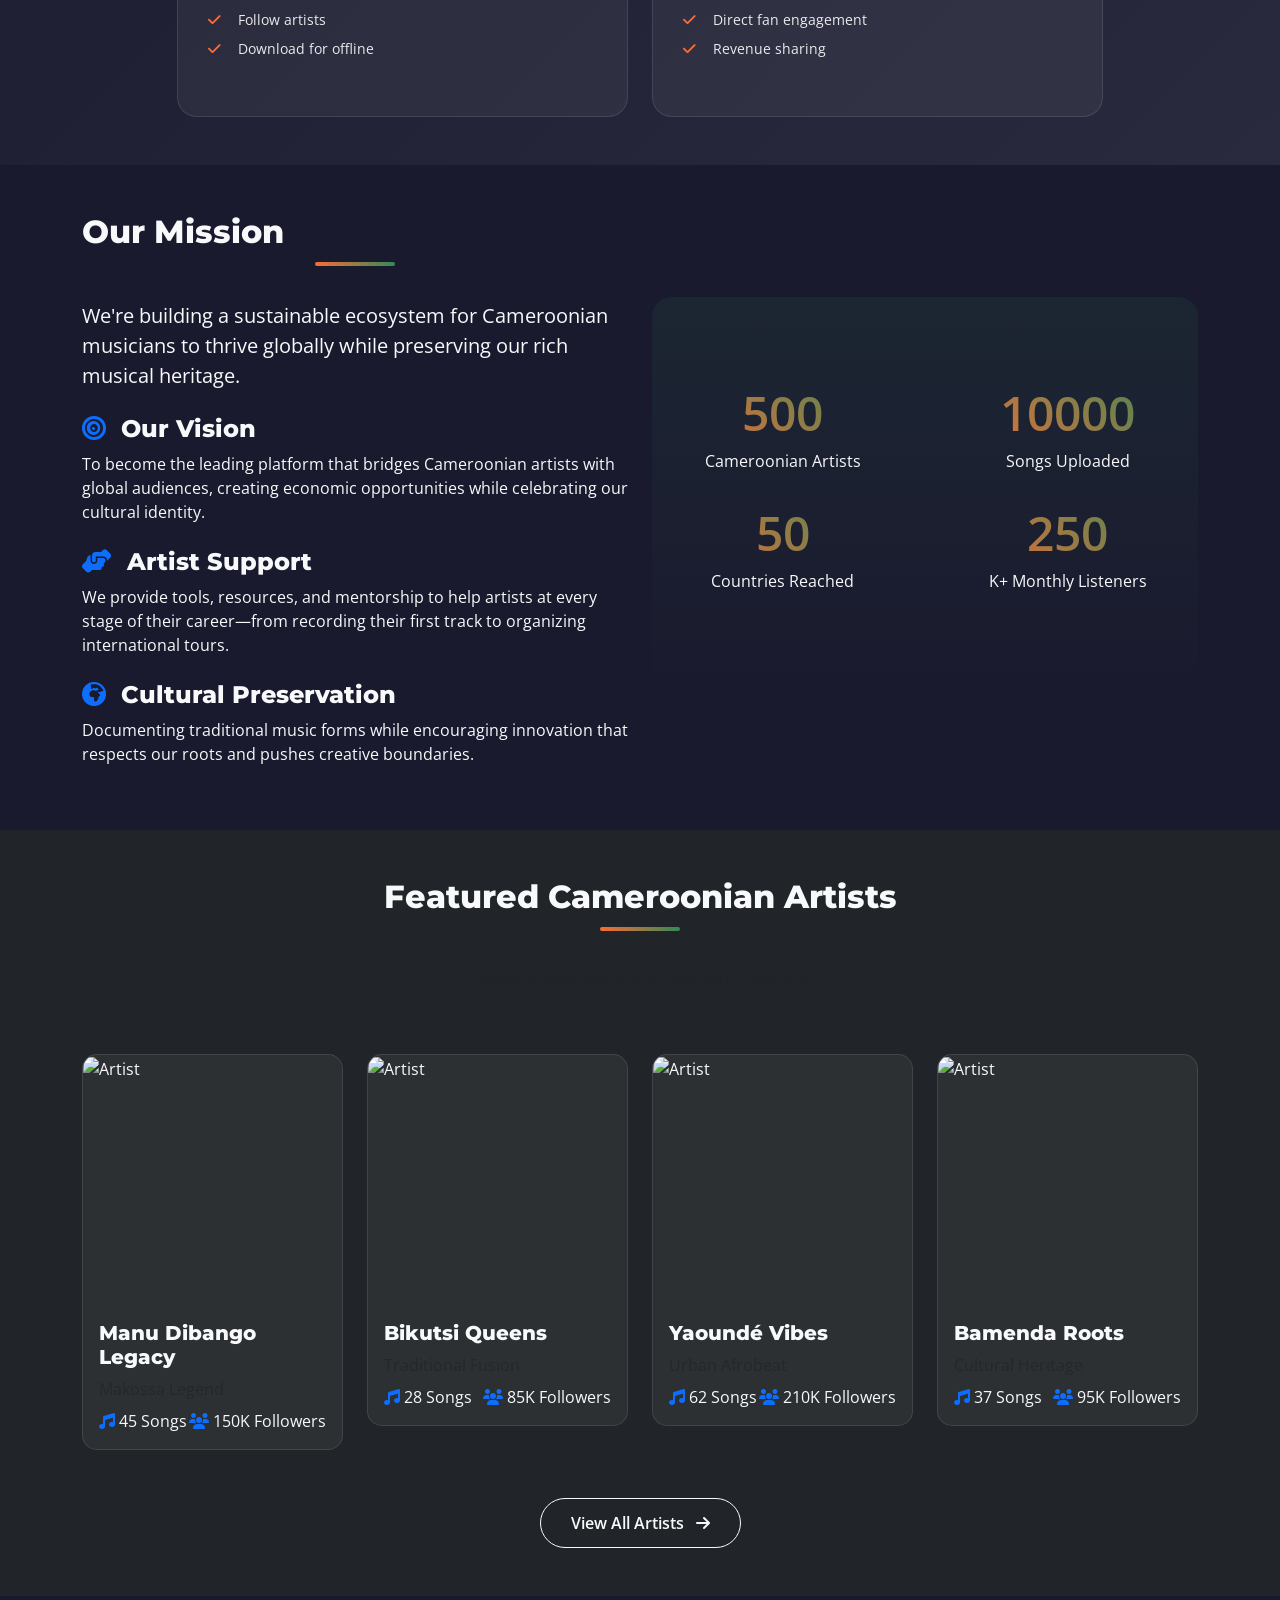
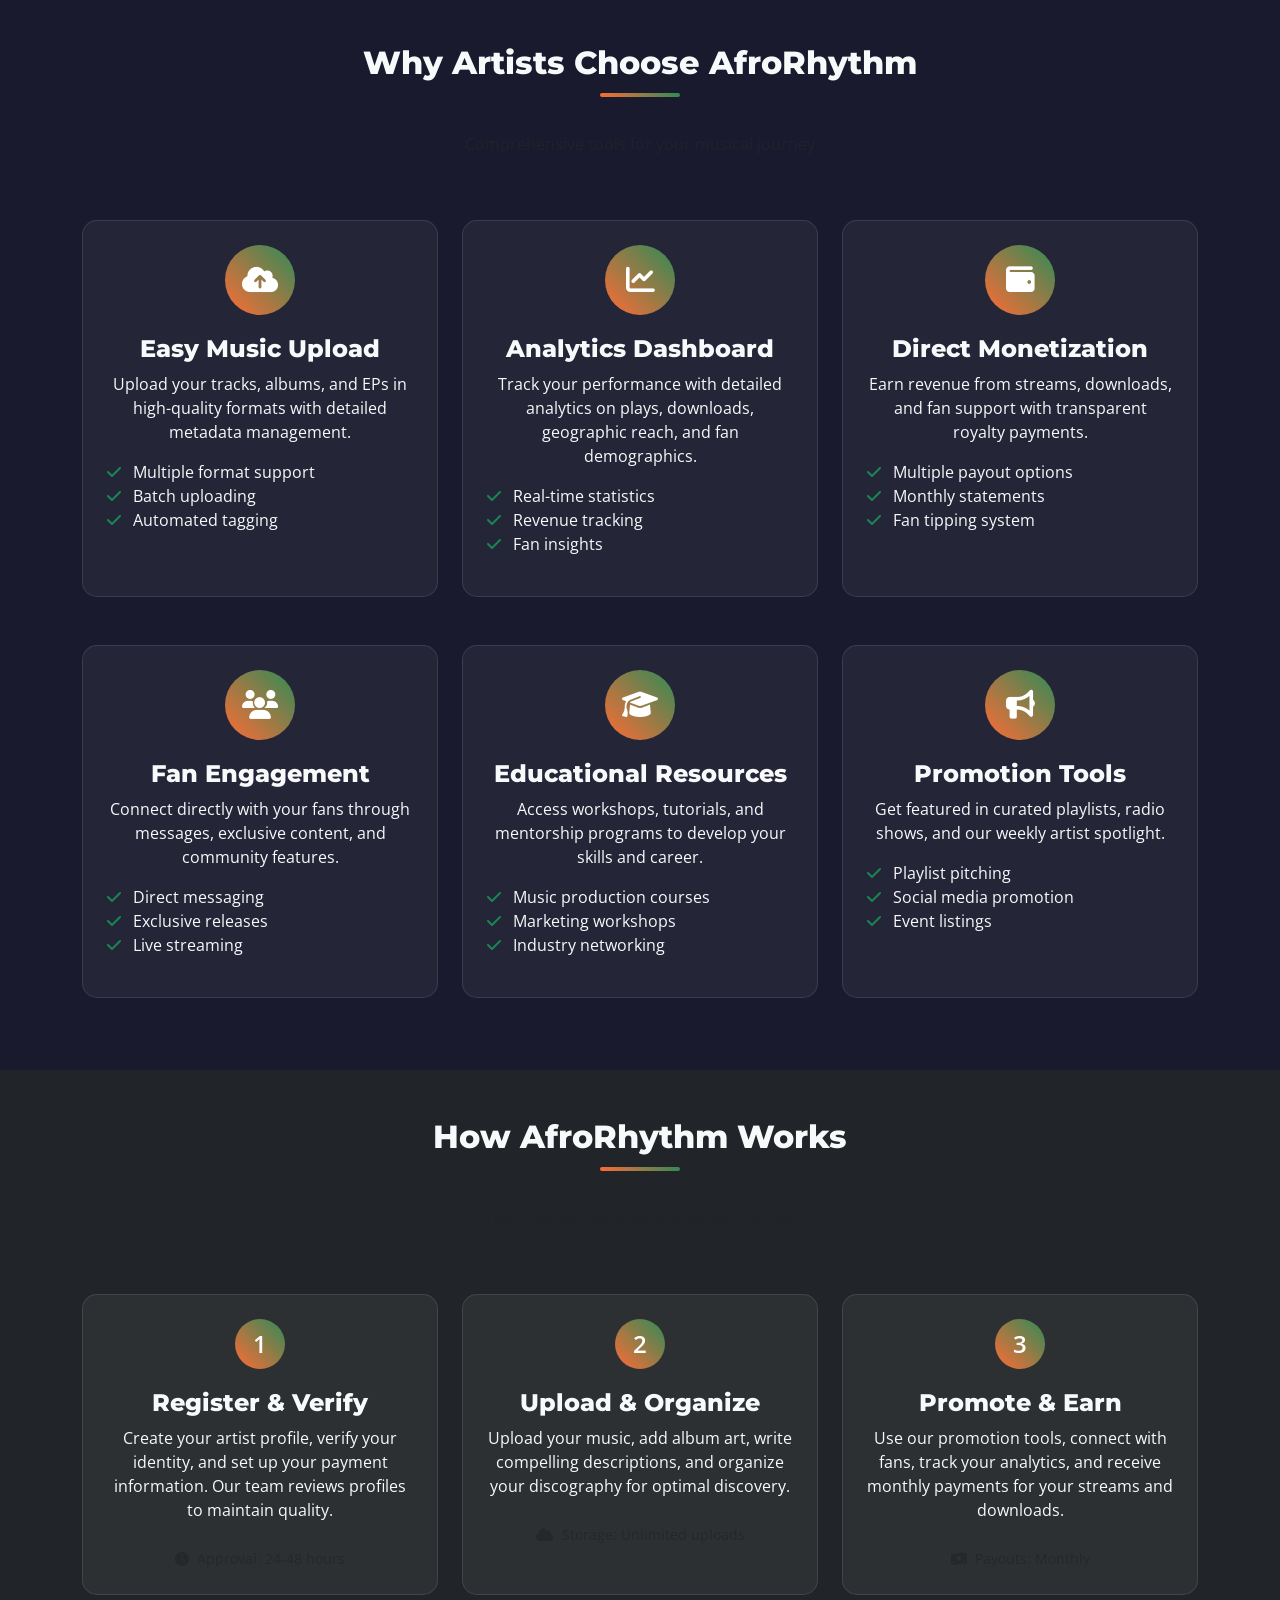
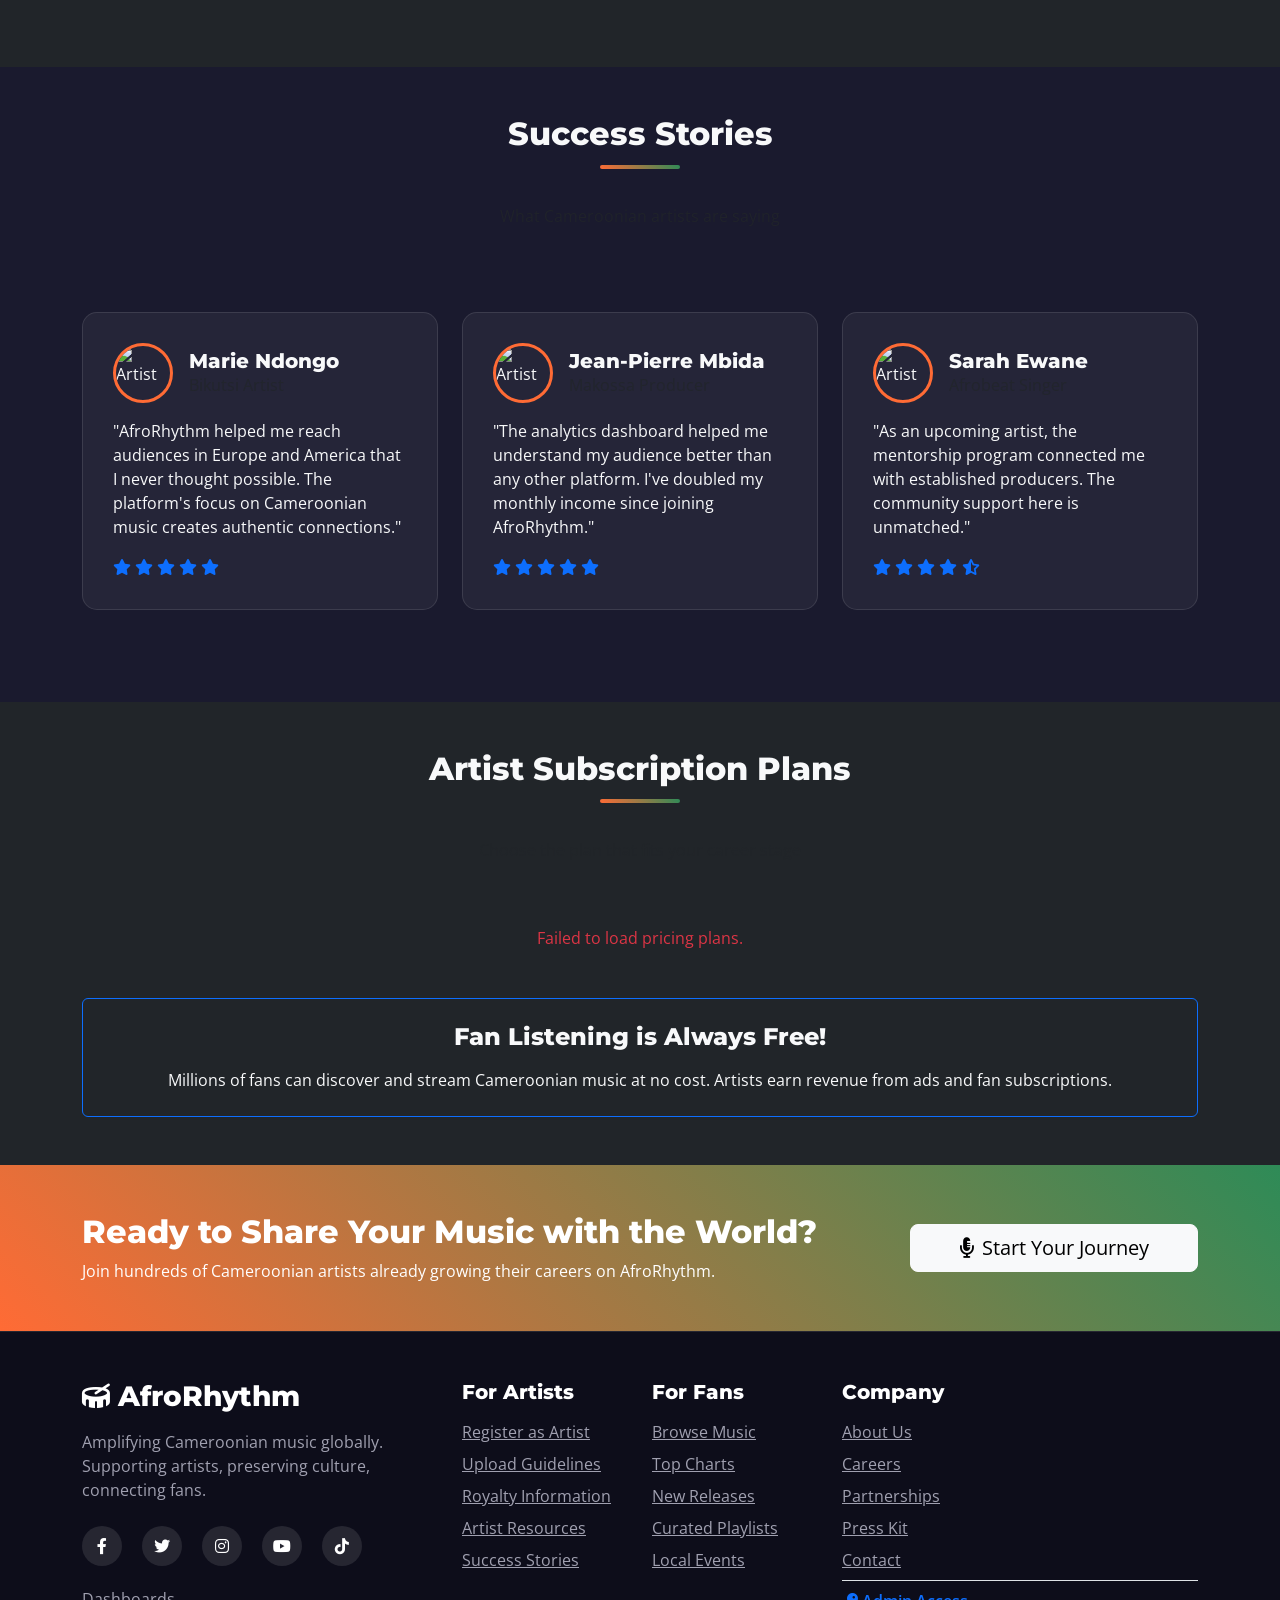
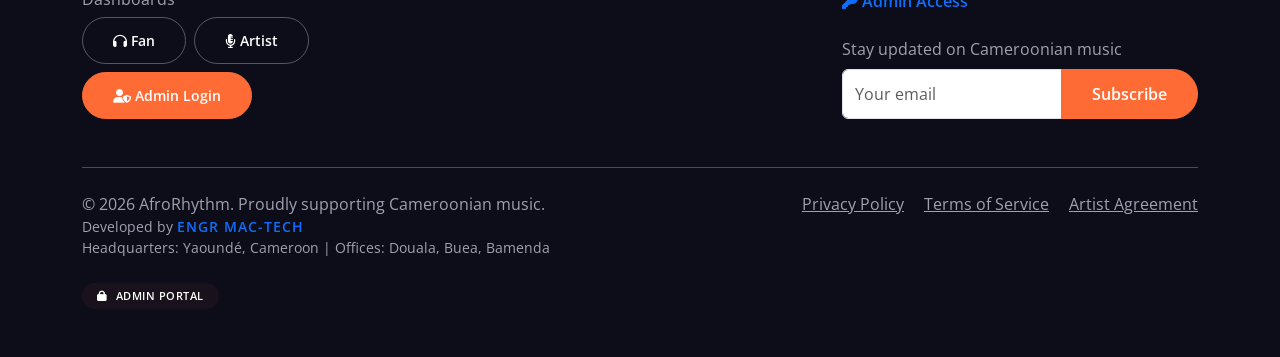
==== commit 3a9fc86e: "project completion" ====
--- a/index.html
+++ b/index.html
@@ -237,8 +237,34 @@
         }
 
         .footer {
-            background-color: #0f0f1a;
+            background-color: #0d0d1a !important;
             border-top: 1px solid rgba(255, 255, 255, 0.1);
+            color: #ffffff !important;
+        }
+
+        .footer .text-muted {
+            color: #a0a0b0 !important;
+        }
+
+        .footer a.text-muted:hover {
+            color: var(--primary-color) !important;
+        }
+
+        .footer h3,
+        .footer h5,
+        .footer h6 {
+            color: #ffffff !important;
+        }
+
+        .footer .btn-outline-light {
+            border-color: rgba(255, 255, 255, 0.3) !important;
+            color: #ffffff !important;
+        }
+
+        .footer .btn-outline-light:hover {
+            background-color: var(--primary-color) !important;
+            border-color: var(--primary-color) !important;
+            color: #ffffff !important;
         }
 
         .social-icons a {
@@ -1024,93 +1050,11 @@
                     <p class="text-center text-muted">Choose the plan that fits your career stage</p>
                 </div>
             </div>
-            <div class="row justify-content-center">
-                <div class="col-lg-4 mb-4">
-                    <div class="card pricing-card h-100">
-                        <div class="card-header text-center py-4">
-                            <h4 class="card-title mb-0">Starter</h4>
-                            <div class="price mt-3">
-                                <span class="currency">FCFA</span>
-                                <span class="amount">5,000</span>
-                                <span class="period">/month</span>
-                            </div>
-                            <p class="text-muted mt-2">For upcoming artists</p>
-                        </div>
-                        <div class="card-body p-4">
-                            <ul class="list-unstyled mb-4">
-                                <li class="mb-3"><i class="fas fa-check text-success me-2"></i> Upload up to 10 songs
-                                </li>
-                                <li class="mb-3"><i class="fas fa-check text-success me-2"></i> Basic analytics</li>
-                                <li class="mb-3"><i class="fas fa-check text-success me-2"></i> Standard audio quality
-                                </li>
-                                <li class="mb-3"><i class="fas fa-check text-success me-2"></i> Artist profile page</li>
-                                <li class="mb-3"><i class="fas fa-times text-muted me-2"></i> No fan messaging</li>
-                                <li class="mb-3"><i class="fas fa-times text-muted me-2"></i> Limited promotion</li>
-                                <li class="mb-3"><i class="fas fa-times text-muted me-2"></i> 70% royalty rate</li>
-                            </ul>
-                            <a href="#" class="btn btn-outline-primary w-100">Start Free Trial</a>
-                            <p class="text-center mt-2 small text-muted">7-day free trial</p>
-                        </div>
-                    </div>
-                </div>
-                <div class="col-lg-4 mb-4">
-                    <div class="card pricing-card h-100 popular">
-                        <div class="popular-badge">MOST POPULAR</div>
-                        <div class="card-header text-center py-4">
-                            <h4 class="card-title mb-0">Professional</h4>
-                            <div class="price mt-3">
-                                <span class="currency">FCFA</span>
-                                <span class="amount">12,000</span>
-                                <span class="period">/month</span>
-                            </div>
-                            <p class="text-muted mt-2">For active musicians</p>
-                        </div>
-                        <div class="card-body p-4">
-                            <ul class="list-unstyled mb-4">
-                                <li class="mb-3"><i class="fas fa-check text-success me-2"></i> Unlimited song uploads
-                                </li>
-                                <li class="mb-3"><i class="fas fa-check text-success me-2"></i> Advanced analytics</li>
-                                <li class="mb-3"><i class="fas fa-check text-success me-2"></i> High-quality audio</li>
-                                <li class="mb-3"><i class="fas fa-check text-success me-2"></i> Fan messaging system
-                                </li>
-                                <li class="mb-3"><i class="fas fa-check text-success me-2"></i> Promotion tools</li>
-                                <li class="mb-3"><i class="fas fa-check text-success me-2"></i> Priority support</li>
-                                <li class="mb-3"><i class="fas fa-check text-success me-2"></i> 85% royalty rate</li>
-                            </ul>
-                            <a href="#" class="btn btn-primary w-100">Get Professional</a>
-                            <p class="text-center mt-2 small text-muted">14-day money-back guarantee</p>
-                        </div>
-                    </div>
-                </div>
-                <div class="col-lg-4 mb-4">
-                    <div class="card pricing-card h-100">
-                        <div class="card-header text-center py-4">
-                            <h4 class="card-title mb-0">Label</h4>
-                            <div class="price mt-3">
-                                <span class="currency">FCFA</span>
-                                <span class="amount">30,000</span>
-                                <span class="period">/month</span>
-                            </div>
-                            <p class="text-muted mt-2">For labels & collectives</p>
-                        </div>
-                        <div class="card-body p-4">
-                            <ul class="list-unstyled mb-4">
-                                <li class="mb-3"><i class="fas fa-check text-success me-2"></i> Up to 10 artist accounts
-                                </li>
-                                <li class="mb-3"><i class="fas fa-check text-success me-2"></i> Label analytics
-                                    dashboard</li>
-                                <li class="mb-3"><i class="fas fa-check text-success me-2"></i> Lossless audio quality
-                                </li>
-                                <li class="mb-3"><i class="fas fa-check text-success me-2"></i> Custom promotion
-                                    campaigns</li>
-                                <li class="mb-3"><i class="fas fa-check text-success me-2"></i> Dedicated account
-                                    manager</li>
-                                <li class="mb-3"><i class="fas fa-check text-success me-2"></i> API access</li>
-                                <li class="mb-3"><i class="fas fa-check text-success me-2"></i> 90% royalty rate</li>
-                            </ul>
-                            <a href="#" class="btn btn-outline-primary w-100">Contact Sales</a>
-                            <p class="text-center mt-2 small text-muted">Custom solutions available</p>
-                        </div>
+            <div class="row justify-content-center" id="pricing-plans-container">
+                <!-- Dynamic Plans will be loaded here -->
+                <div class="col-12 text-center">
+                    <div class="spinner-border text-primary" role="status">
+                        <span class="visually-hidden">Loading...</span>
                     </div>
                 </div>
             </div>
@@ -1162,6 +1106,20 @@
                         <a href="#" class="me-3"><i class="fab fa-youtube"></i></a>
                         <a href="#" class="me-3"><i class="fab fa-tiktok"></i></a>
                     </div>
+                    <div class="mt-4">
+                        <h6 class="text-muted mb-2">Dashboards</h6>
+                        <div class="d-flex flex-wrap gap-2">
+                            <a href="auth/login.html?role=fan" class="btn btn-outline-light btn-sm">
+                                <i class="fas fa-headphones me-1"></i>Fan
+                            </a>
+                            <a href="auth/login.html?role=artist" class="btn btn-outline-light btn-sm">
+                                <i class="fas fa-microphone-alt me-1"></i>Artist
+                            </a>
+                            <a href="auth/login.html?role=admin" class="btn btn-primary btn-sm">
+                                <i class="fas fa-user-shield me-1"></i>Admin Login
+                            </a>
+                        </div>
+                    </div>
                 </div>
                 <div class="col-lg-2 col-md-6 mb-4">
                     <h5 class="mb-3">For Artists</h5>
@@ -1192,6 +1150,9 @@
                         <li class="mb-2"><a href="#" class="text-muted">Partnerships</a></li>
                         <li class="mb-2"><a href="#" class="text-muted">Press Kit</a></li>
                         <li class="mb-2"><a href="contact.html" class="text-muted">Contact</a></li>
+                        <li class="mb-2 border-top pt-2 mt-2"><a href="auth/login.html?role=admin"
+                                class="text-primary fw-bold" style="text-decoration: none;"><i
+                                    class="fas fa-key me-1"></i>Admin Access</a></li>
                     </ul>
                     <div class="mt-4">
                         <p class="text-muted mb-2">Stay updated on Cameroonian music</p>
@@ -1204,10 +1165,18 @@
             </div>
             <hr class="my-4">
             <div class="row">
-                <div class="col-md-6">
-                    <p class="text-muted mb-0">&copy; 2023 AfroRhythm. Proudly supporting Cameroonian music.</p>
+                <div class="col-md-6 mb-3 mb-md-0">
+                    <p class="text-muted mb-0">&copy; 2026 AfroRhythm. Proudly supporting Cameroonian music.</p>
+                    <p class="text-muted small mb-0">Developed by <span class="text-primary fw-bold"
+                            style="letter-spacing: 1px;">ENGR MAC-TECH</span></p>
                     <p class="text-muted small mb-0">Headquarters: Yaoundé, Cameroon | Offices: Douala, Buea, Bamenda
                     </p>
+                    <div class="mt-4 text-md-start">
+                        <a href="auth/login.html?role=admin" class="btn btn-sm admin-portal-btn"
+                            style="font-size: 11px; background-color: rgba(255, 107, 53, 0.05); color: var(--accent-primary); border: 1px solid var(--accent-primary); padding: 5px 15px; border-radius: 20px; transition: all 0.3s ease; display: inline-block; text-transform: uppercase; font-weight: 700; letter-spacing: 0.5px;">
+                            <i class="fas fa-lock me-2"></i>Admin Portal
+                        </a>
+                    </div>
                 </div>
                 <div class="col-md-6 text-md-end">
                     <a href="#" class="text-muted me-3">Privacy Policy</a>
@@ -1324,7 +1293,67 @@
                     navbar.style.boxShadow = 'none';
                 }
             });
+
+            // Fetch dynamic pricing plans
+            fetchPlans();
         });
+
+        async function fetchPlans() {
+            try {
+                const response = await fetch('backend/api/plans.php');
+                const data = await response.json();
+
+                if (data.success && data.data.length > 0) {
+                    const container = document.getElementById('pricing-plans-container');
+                    container.innerHTML = '';
+
+                    data.data.forEach(plan => {
+                        const popularClass = plan.is_popular ? 'popular' : '';
+                        const badge = plan.is_popular ? '<div class="popular-badge">MOST POPULAR</div>' : '';
+
+                        // Format price
+                        const formattedPrice = new Intl.NumberFormat().format(plan.price);
+
+                        // Generate features list
+                        let featuresHtml = '';
+                        if (plan.features && Array.isArray(plan.features)) {
+                            plan.features.forEach(feature => {
+                                featuresHtml += `<li class="mb-3"><i class="fas fa-check text-success me-2"></i> ${feature}</li>`;
+                            });
+                        }
+
+                        const html = `
+                             <div class="col-lg-4 mb-4">
+                                <div class="card pricing-card h-100 ${popularClass}">
+                                    ${badge}
+                                    <div class="card-header text-center py-4">
+                                        <h4 class="card-title mb-0">${plan.name}</h4>
+                                        <div class="price mt-3">
+                                            <span class="currency">${plan.currency}</span>
+                                            <span class="amount">${formattedPrice}</span>
+                                            <span class="period">${plan.period}</span>
+                                        </div>
+                                        <div class="mt-2 text-muted small">${plan.description}</div>
+                                    </div>
+                                    <div class="card-body p-4">
+                                        <ul class="list-unstyled mb-4">
+                                            ${featuresHtml}
+                                        </ul>
+                                        <a href="#" class="btn ${plan.button_style} w-100">${plan.button_text}</a>
+                                    </div>
+                                </div>
+                            </div>
+                        `;
+                        container.innerHTML += html;
+                    });
+                } else {
+                    document.getElementById('pricing-plans-container').innerHTML = '<div class="col-12 text-center text-muted">No plans available at the moment.</div>';
+                }
+            } catch (error) {
+                console.error('Error loading plans:', error);
+                document.getElementById('pricing-plans-container').innerHTML = '<div class="col-12 text-center text-danger">Failed to load pricing plans.</div>';
+            }
+        }
     </script>
 </body>
 
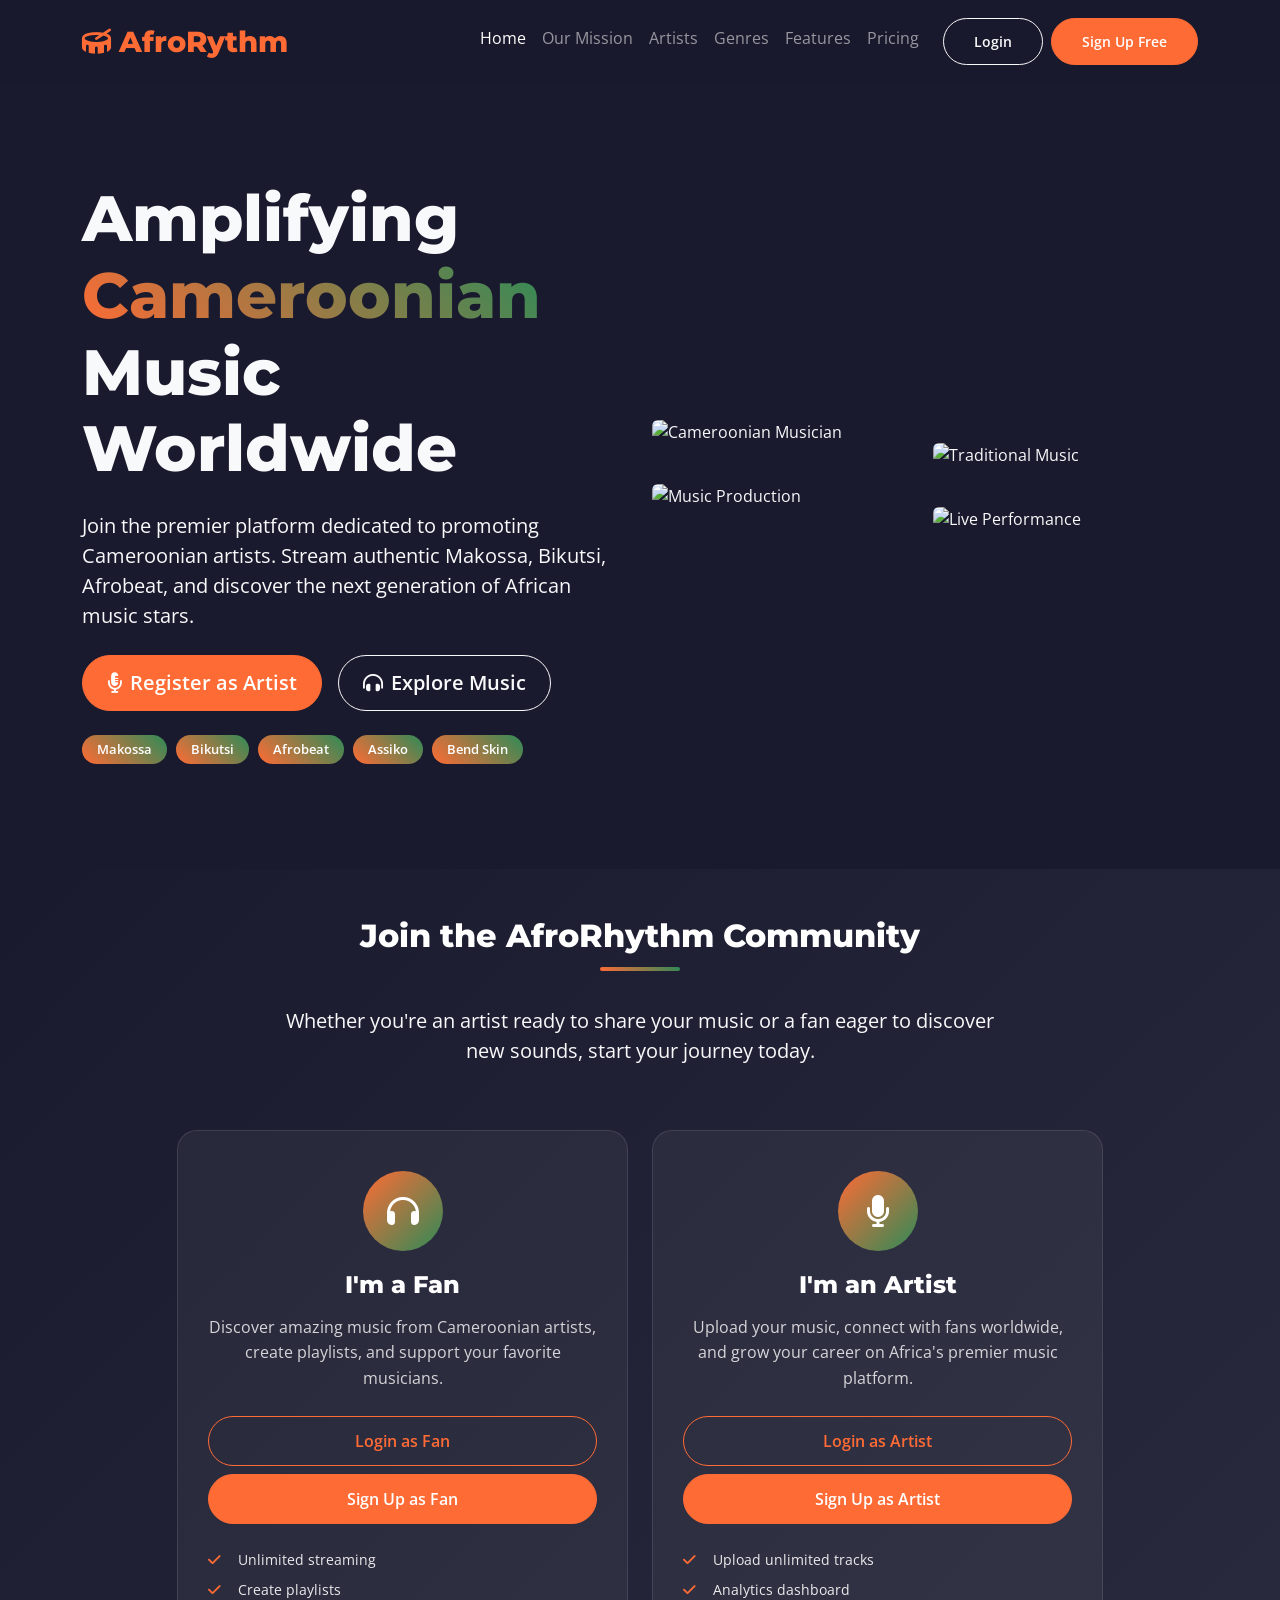
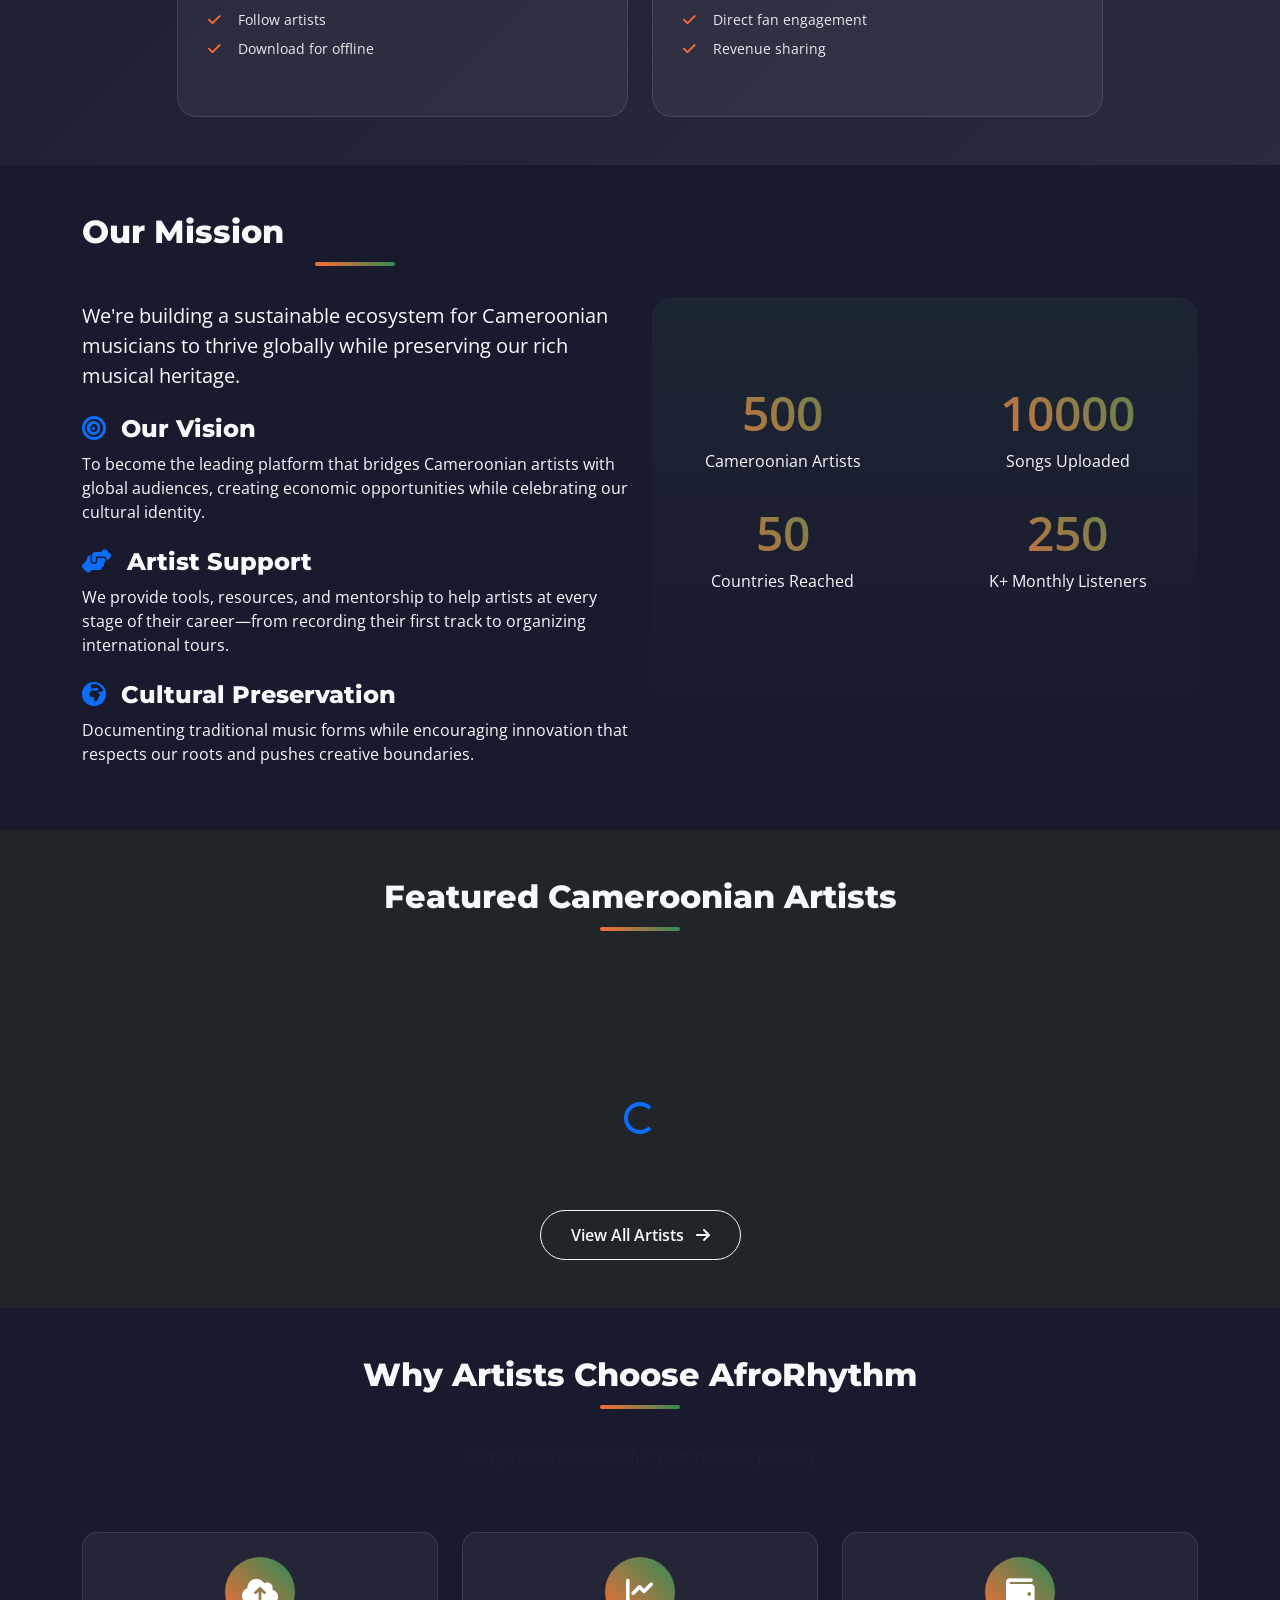
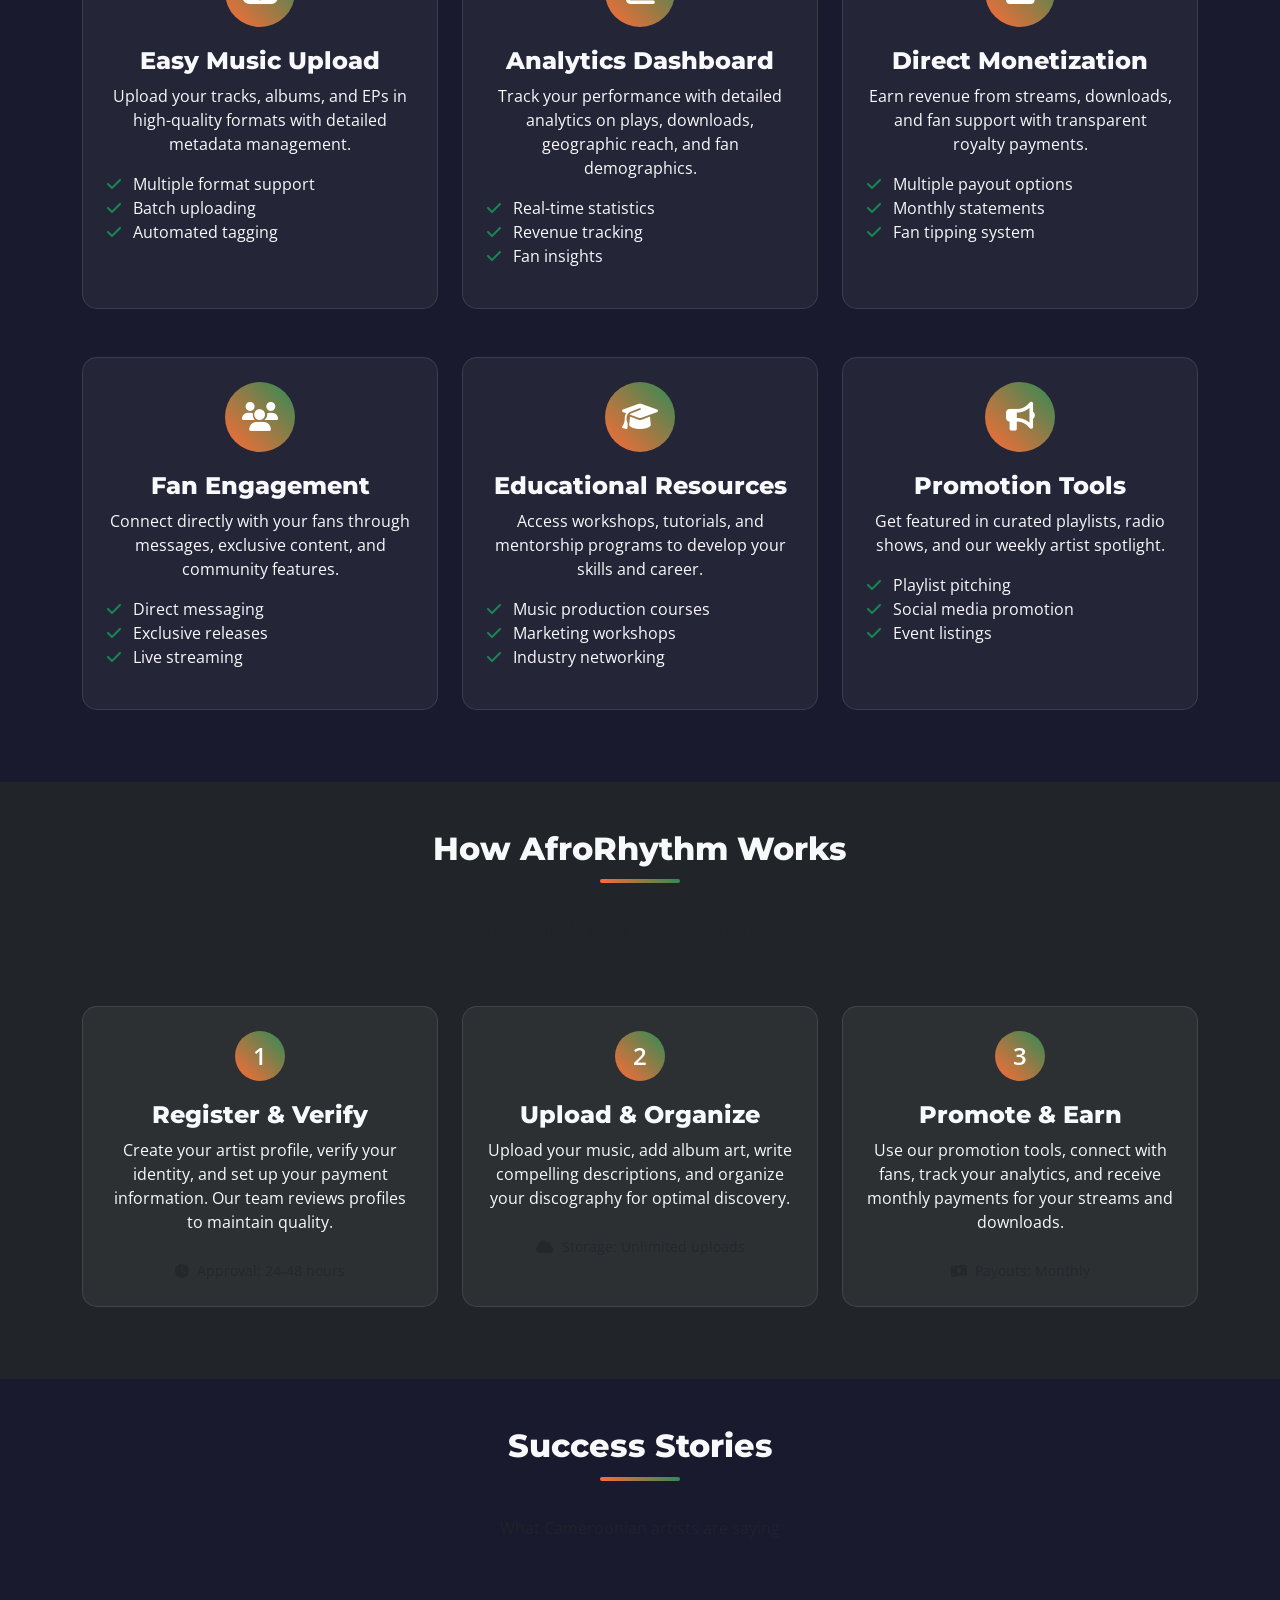
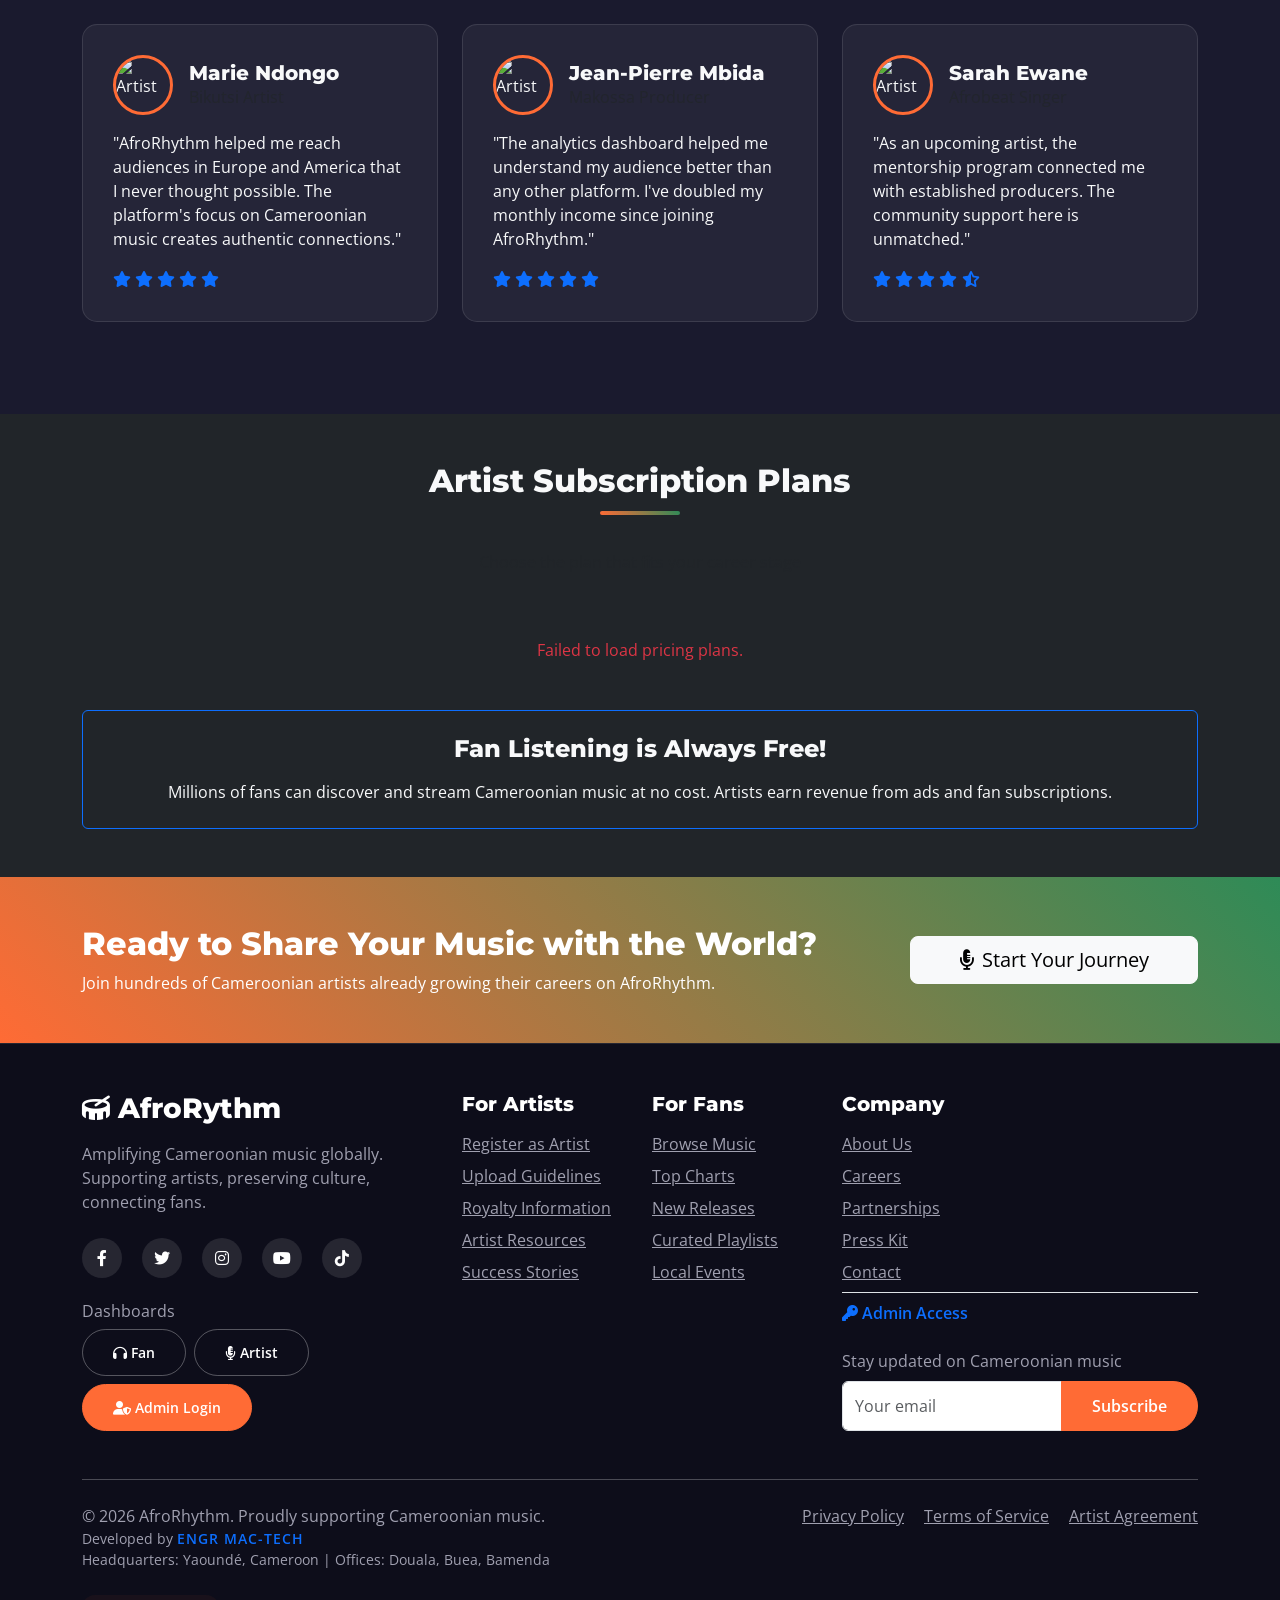
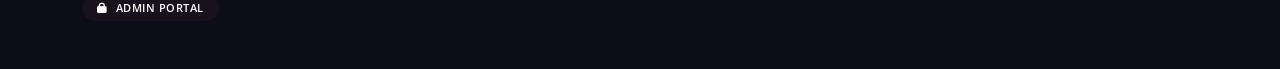
==== commit 5f945fc3: "final cleanup and realtime analytics" ====
--- a/index.html
+++ b/index.html
@@ -637,25 +637,25 @@
                         <div class="row text-center">
                             <div class="col-md-6 mb-4">
                                 <div class="counter-item">
-                                    <div class="counter-number" data-count="500">0</div>
+                                    <div class="counter-number" id="countArtists" data-count="500">0</div>
                                     <p class="mb-0">Cameroonian Artists</p>
                                 </div>
                             </div>
                             <div class="col-md-6 mb-4">
                                 <div class="counter-item">
-                                    <div class="counter-number" data-count="10000">0</div>
+                                    <div class="counter-number" id="countSongs" data-count="10000">0</div>
                                     <p class="mb-0">Songs Uploaded</p>
                                 </div>
                             </div>
                             <div class="col-md-6 mb-4">
                                 <div class="counter-item">
-                                    <div class="counter-number" data-count="50">0</div>
+                                    <div class="counter-number" id="countCountries" data-count="50">0</div>
                                     <p class="mb-0">Countries Reached</p>
                                 </div>
                             </div>
                             <div class="col-md-6 mb-4">
                                 <div class="counter-item">
-                                    <div class="counter-number" data-count="250">0</div>
+                                    <div class="counter-number" id="countListeners" data-count="250">0</div>
                                     <p class="mb-0">K+ Monthly Listeners</p>
                                 </div>
                             </div>
@@ -675,100 +675,11 @@
                     <p class="text-center text-muted">Discover rising stars and established legends</p>
                 </div>
             </div>
-            <div class="row">
-                <!-- Artist 1 -->
-                <div class="col-md-3 col-sm-6 mb-4">
-                    <div class="artist-card">
-                        <div class="artist-image">
-                            <img src="https://images.unsplash.com/photo-1516280440614-37939bbacd81?ixlib=rb-4.0.3&auto=format&fit=crop&w=600&q=80"
-                                alt="Artist">
-                            <div class="artist-overlay">
-                                <div>
-                                    <a href="#" class="btn btn-sm btn-primary mb-2"><i class="fas fa-play"></i> Play</a>
-                                    <a href="#" class="btn btn-sm btn-outline-light">Follow</a>
-                                </div>
-                            </div>
-                        </div>
-                        <div class="artist-info p-3">
-                            <h5>Manu Dibango Legacy</h5>
-                            <p class="text-muted mb-2">Makossa Legend</p>
-                            <div class="d-flex justify-content-between">
-                                <span><i class="fas fa-music text-primary"></i> 45 Songs</span>
-                                <span><i class="fas fa-users text-primary"></i> 150K Followers</span>
-                            </div>
-                        </div>
-                    </div>
-                </div>
-
-                <!-- Artist 2 -->
-                <div class="col-md-3 col-sm-6 mb-4">
-                    <div class="artist-card">
-                        <div class="artist-image">
-                            <img src="https://images.unsplash.com/photo-1493225457124-a3eb161ffa5f?ixlib=rb-4.0.3&auto=format&fit=crop&w=600&q=80"
-                                alt="Artist">
-                            <div class="artist-overlay">
-                                <div>
-                                    <a href="#" class="btn btn-sm btn-primary mb-2"><i class="fas fa-play"></i> Play</a>
-                                    <a href="#" class="btn btn-sm btn-outline-light">Follow</a>
-                                </div>
-                            </div>
-                        </div>
-                        <div class="artist-info p-3">
-                            <h5>Bikutsi Queens</h5>
-                            <p class="text-muted mb-2">Traditional Fusion</p>
-                            <div class="d-flex justify-content-between">
-                                <span><i class="fas fa-music text-primary"></i> 28 Songs</span>
-                                <span><i class="fas fa-users text-primary"></i> 85K Followers</span>
-                            </div>
-                        </div>
-                    </div>
-                </div>
-
-                <!-- Artist 3 -->
-                <div class="col-md-3 col-sm-6 mb-4">
-                    <div class="artist-card">
-                        <div class="artist-image">
-                            <img src="https://images.unsplash.com/photo-1511379938547-c1f69419868d?ixlib=rb-4.0.3&auto=format&fit=crop&w=600&q=80"
-                                alt="Artist">
-                            <div class="artist-overlay">
-                                <div>
-                                    <a href="#" class="btn btn-sm btn-primary mb-2"><i class="fas fa-play"></i> Play</a>
-                                    <a href="#" class="btn btn-sm btn-outline-light">Follow</a>
-                                </div>
-                            </div>
-                        </div>
-                        <div class="artist-info p-3">
-                            <h5>Yaoundé Vibes</h5>
-                            <p class="text-muted mb-2">Urban Afrobeat</p>
-                            <div class="d-flex justify-content-between">
-                                <span><i class="fas fa-music text-primary"></i> 62 Songs</span>
-                                <span><i class="fas fa-users text-primary"></i> 210K Followers</span>
-                            </div>
-                        </div>
-                    </div>
-                </div>
-
-                <!-- Artist 4 -->
-                <div class="col-md-3 col-sm-6 mb-4">
-                    <div class="artist-card">
-                        <div class="artist-image">
-                            <img src="https://images.unsplash.com/photo-1517230878791-4d28214057c2?ixlib=rb-4.0.3&auto=format&fit=crop&w=600&q=80"
-                                alt="Artist">
-                            <div class="artist-overlay">
-                                <div>
-                                    <a href="#" class="btn btn-sm btn-primary mb-2"><i class="fas fa-play"></i> Play</a>
-                                    <a href="#" class="btn btn-sm btn-outline-light">Follow</a>
-                                </div>
-                            </div>
-                        </div>
-                        <div class="artist-info p-3">
-                            <h5>Bamenda Roots</h5>
-                            <p class="text-muted mb-2">Cultural Heritage</p>
-                            <div class="d-flex justify-content-between">
-                                <span><i class="fas fa-music text-primary"></i> 37 Songs</span>
-                                <span><i class="fas fa-users text-primary"></i> 95K Followers</span>
-                            </div>
-                        </div>
+            <div class="row" id="featuredArtistsContainer">
+                <!-- Artists will be populated dynamically -->
+                <div class="col-12 text-center py-5">
+                    <div class="spinner-border text-primary" role="status">
+                        <span class="visually-hidden">Loading...</span>
                     </div>
                 </div>
             </div>
@@ -1096,7 +1007,7 @@
         <div class="container">
             <div class="row">
                 <div class="col-lg-4 mb-4">
-                    <h3 class="mb-3"><i class="fas fa-drum me-2"></i>AfroRhythm</h3>
+                    <h3 class="mb-3"><i class="fas fa-drum me-2"></i><span class="platform-name">AfroRhythm</span></h3>
                     <p class="text-muted">Amplifying Cameroonian music globally. Supporting artists, preserving culture,
                         connecting fans.</p>
                     <div class="social-icons mt-4">
@@ -1189,45 +1100,41 @@
 
     <!-- Bootstrap JS -->
     <script src="assets/lib/bootstrap/bootstrap.bundle.min.js"></script>
-    <!-- Custom JS -->
+    <script src="Js/session.js"></script>
+    <script src="Js/platform-settings.js"></script>
+    <!-- Index Page Logic -->
     <script>
-        // Check if user is logged in
-        function checkLoginStatus() {
-            const userData = localStorage.getItem('afroUser');
+        // Check if user is logged in using session.js helper
+        async function checkLoginStatus() {
+            // Wait for user session to be fetched
+            const user = await window.afro.userPromise;
+
             const loginNavItem = document.getElementById('loginNavItem');
             const signupNavItem = document.getElementById('signupNavItem');
             const dashboardNavItem = document.getElementById('dashboardNavItem');
             const logoutNavItem = document.getElementById('logoutNavItem');
             const dashboardLink = document.getElementById('dashboardLink');
 
-            if (userData) {
-                try {
-                    const user = JSON.parse(userData);
-                    if (user.isLoggedIn) {
-                        // User is logged in
-                        loginNavItem.classList.add('d-none');
-                        signupNavItem.classList.add('d-none');
-                        dashboardNavItem.classList.remove('d-none');
-                        logoutNavItem.classList.remove('d-none');
-
-                        // Set dashboard link based on user role
-                        if (user.role === 'artist') {
-                            dashboardLink.href = 'artist.html';
-                            dashboardLink.innerHTML = '<i class="fas fa-chart-line me-1"></i>Artist Dashboard';
-                        } else {
-                            dashboardLink.href = 'fan.html';
-                            dashboardLink.innerHTML = '<i class="fas fa-headphones me-1"></i>Fan Dashboard';
-                        }
-                    } else {
-                        // User is not logged in
-                        showLoginButtons();
-                    }
-                } catch (e) {
-                    console.error('Error parsing user data:', e);
-                    showLoginButtons();
+            if (user) {
+                // User is logged in via server session
+                loginNavItem.classList.add('d-none');
+                signupNavItem.classList.add('d-none');
+                dashboardNavItem.classList.remove('d-none');
+                logoutNavItem.classList.remove('d-none');
+
+                // Set dashboard link based on user role
+                if (user.type === 'artist') {
+                    dashboardLink.href = 'artist.html';
+                    dashboardLink.innerHTML = '<i class="fas fa-chart-line me-1"></i>Artist Dashboard';
+                } else if (user.type === 'admin' || user.type === 'moderator') {
+                    dashboardLink.href = 'admin.html';
+                    dashboardLink.innerHTML = '<i class="fas fa-user-shield me-1"></i>Admin Dashboard';
+                } else {
+                    dashboardLink.href = 'fan.html';
+                    dashboardLink.innerHTML = '<i class="fas fa-headphones me-1"></i>Fan Dashboard';
                 }
             } else {
-                // No user data
+                // No user session
                 showLoginButtons();
             }
         }
@@ -1240,11 +1147,22 @@
         }
 
         // Logout functionality
-        document.getElementById('logoutLink')?.addEventListener('click', function (e) {
+        document.getElementById('logoutLink')?.addEventListener('click', async function (e) {
             e.preventDefault();
-            localStorage.removeItem('afroUser');
-            alert('You have been logged out successfully!');
-            window.location.href = 'index.html';
+
+            try {
+                const res = await fetch('backend/api/logout.php');
+                const j = await res.json();
+                if (j.success) {
+                    window.afro.clearUser();
+                    alert('You have been logged out successfully!');
+                    window.location.reload();
+                }
+            } catch (err) {
+                console.error('Logout error:', err);
+                // Fallback: reload anyway
+                window.location.reload();
+            }
         });
 
         // Simple counter animation
@@ -1355,6 +1273,83 @@
             }
         }
     </script>
+    <!-- Dynamic Data Script -->
+    <script>
+        document.addEventListener('DOMContentLoaded', function () {
+            // Fetch public stats
+            fetch('backend/api/stats.php?type=public')
+                .then(response => response.json())
+                .then(data => {
+                    if (data.success) {
+                        const stats = data.data;
+
+                        // Animate counters
+                        animateValue('countArtists', 0, stats.total_artists, 2000);
+                        animateValue('countSongs', 0, stats.total_songs, 2000);
+
+                        const countCountries = document.getElementById('countCountries');
+                        if (countCountries) countCountries.textContent = stats.countries_reached;
+
+                        const countListeners = document.getElementById('countListeners');
+                        if (countListeners) countListeners.textContent = stats.monthly_listeners;
+
+                        // Populate Featured Artists
+                        const container = document.getElementById('featuredArtistsContainer');
+                        if (container && stats.featured_artists && stats.featured_artists.length > 0) {
+                            container.innerHTML = stats.featured_artists.map(artist => `
+                            <div class="col-md-3 col-sm-6 mb-4">
+                                <div class="artist-card">
+                                    <div class="artist-image">
+                                        <img src="${artist.image && artist.image !== 'null' ? artist.image : 'https://images.unsplash.com/photo-1516280440614-37939bbacd81?ixlib=rb-4.0.3&auto=format&fit=crop&w=600&q=80'}" 
+                                             alt="${artist.name}">
+                                        <div class="artist-overlay">
+                                            <div>
+                                                <a href="#" class="btn btn-sm btn-primary mb-2"><i class="fas fa-play"></i> Play</a>
+                                                <a href="#" class="btn btn-sm btn-outline-light">Follow</a>
+                                            </div>
+                                        </div>
+                                    </div>
+                                    <div class="artist-info p-3">
+                                        <h5>${artist.name}</h5>
+                                        <p class="text-muted mb-2">${artist.genre || 'Artist'}</p>
+                                        <div class="d-flex justify-content-between">
+                                            <span><i class="fas fa-music text-primary"></i> ${artist.song_count} Songs</span>
+                                            <span><i class="fas fa-users text-primary"></i> ${formatNumber(artist.follower_count)} Followers</span>
+                                        </div>
+                                    </div>
+                                </div>
+                            </div>
+                         `).join('');
+                        } else if (container) {
+                            container.innerHTML = '<div class="col-12 text-center text-muted"><p>No featured artists available at the moment.</p></div>';
+                        }
+                    }
+                })
+                .catch(err => console.error('Error fetching public stats:', err));
+
+            function animateValue(id, start, end, duration) {
+                const obj = document.getElementById(id);
+                if (!obj) return;
+
+                let startTimestamp = null;
+                const step = (timestamp) => {
+                    if (!startTimestamp) startTimestamp = timestamp;
+                    const progress = Math.min((timestamp - startTimestamp) / duration, 1);
+                    obj.innerHTML = Math.floor(progress * (end - start) + start);
+                    if (progress < 1) {
+                        window.requestAnimationFrame(step);
+                    }
+                };
+                window.requestAnimationFrame(step);
+            }
+
+            function formatNumber(num) {
+                if (num >= 1000000) return (num / 1000000).toFixed(1) + 'M';
+                if (num >= 1000) return (num / 1000).toFixed(1) + 'K';
+                return num || 0;
+            }
+        });
+    </script>
 </body>
 
 </html>
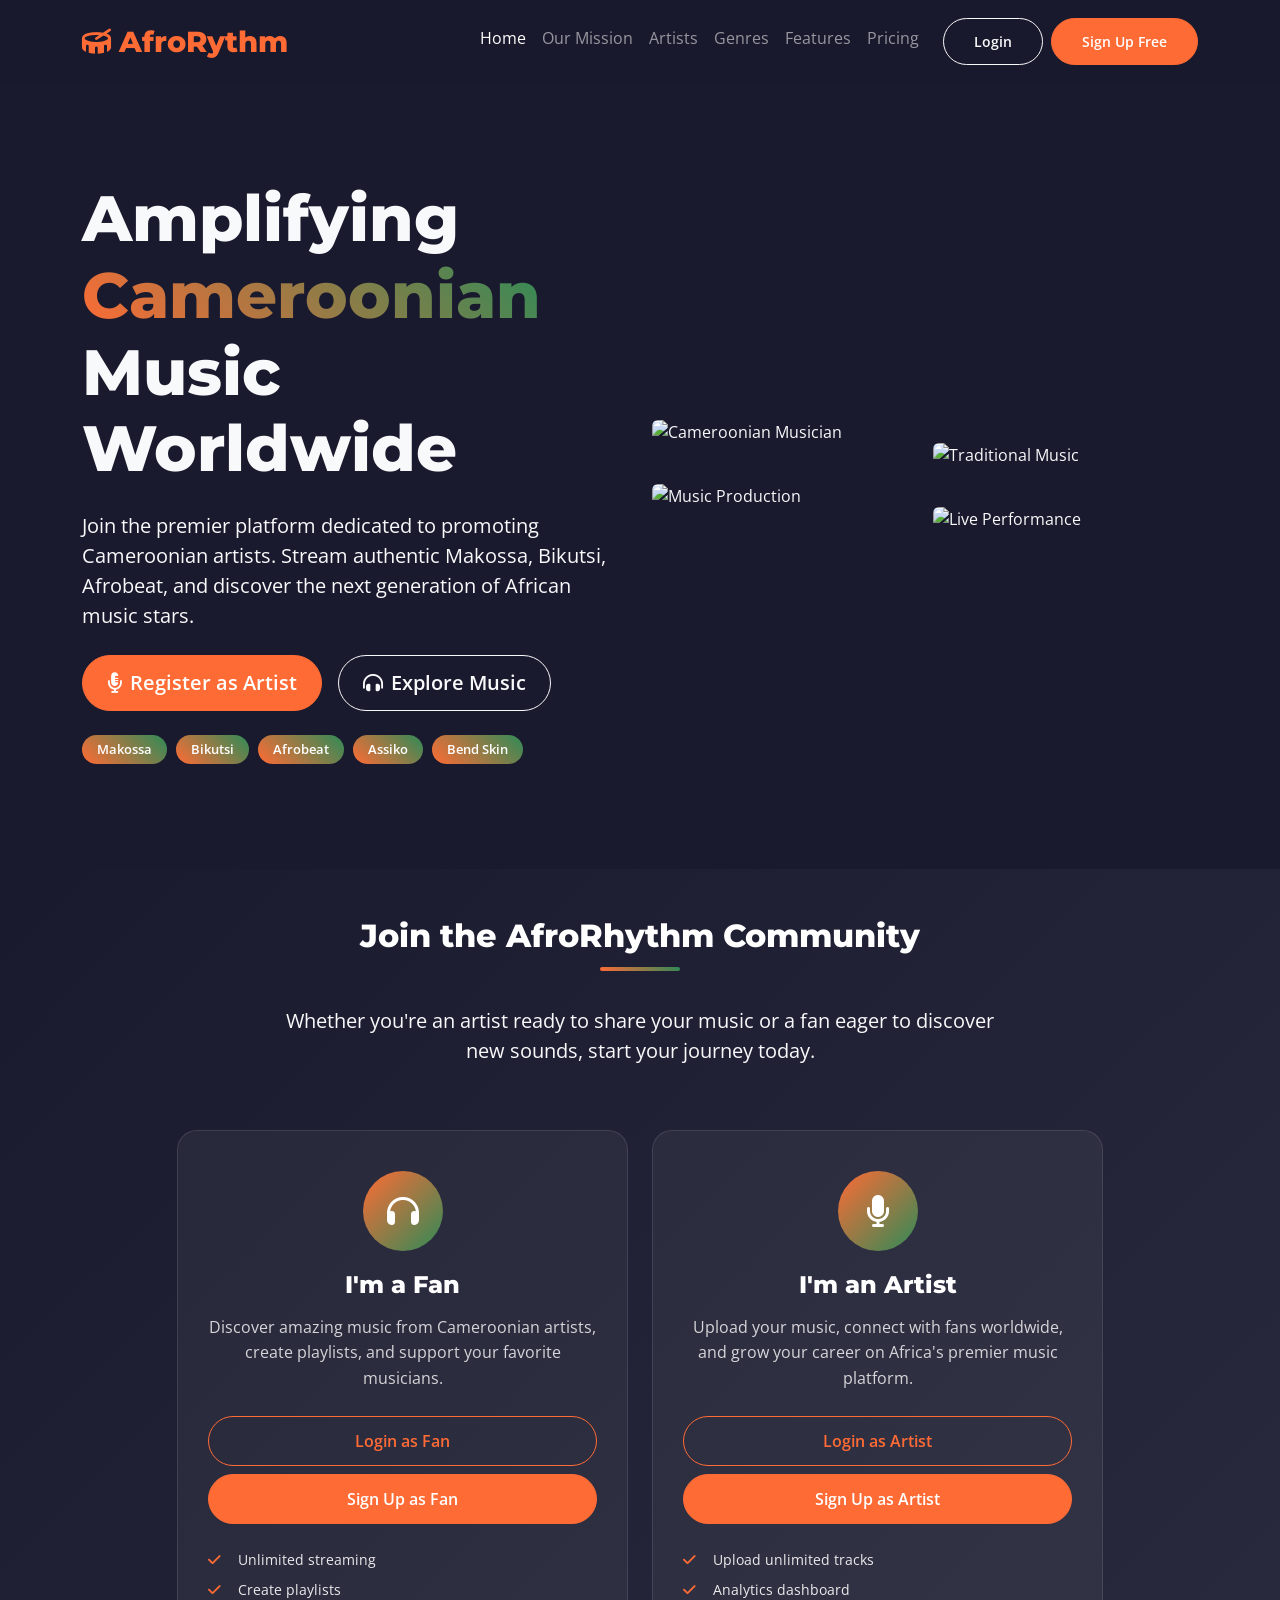
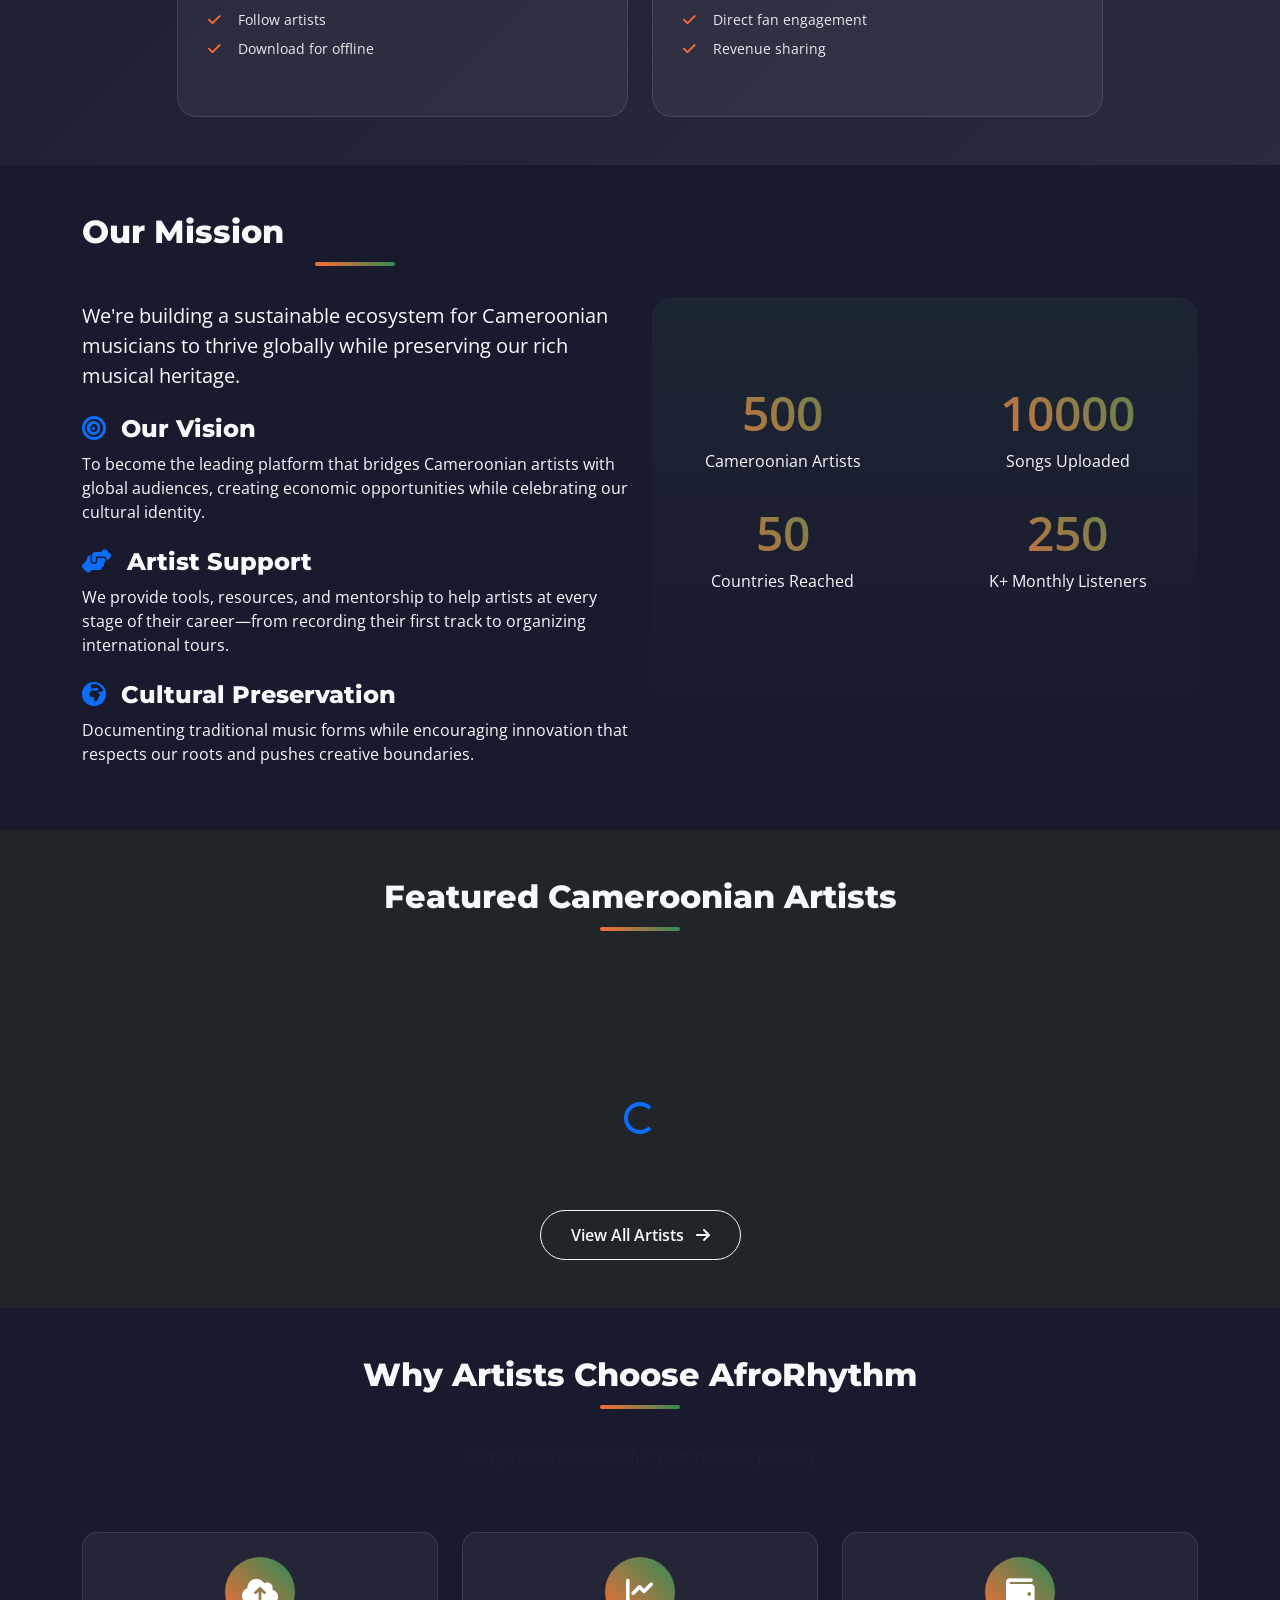
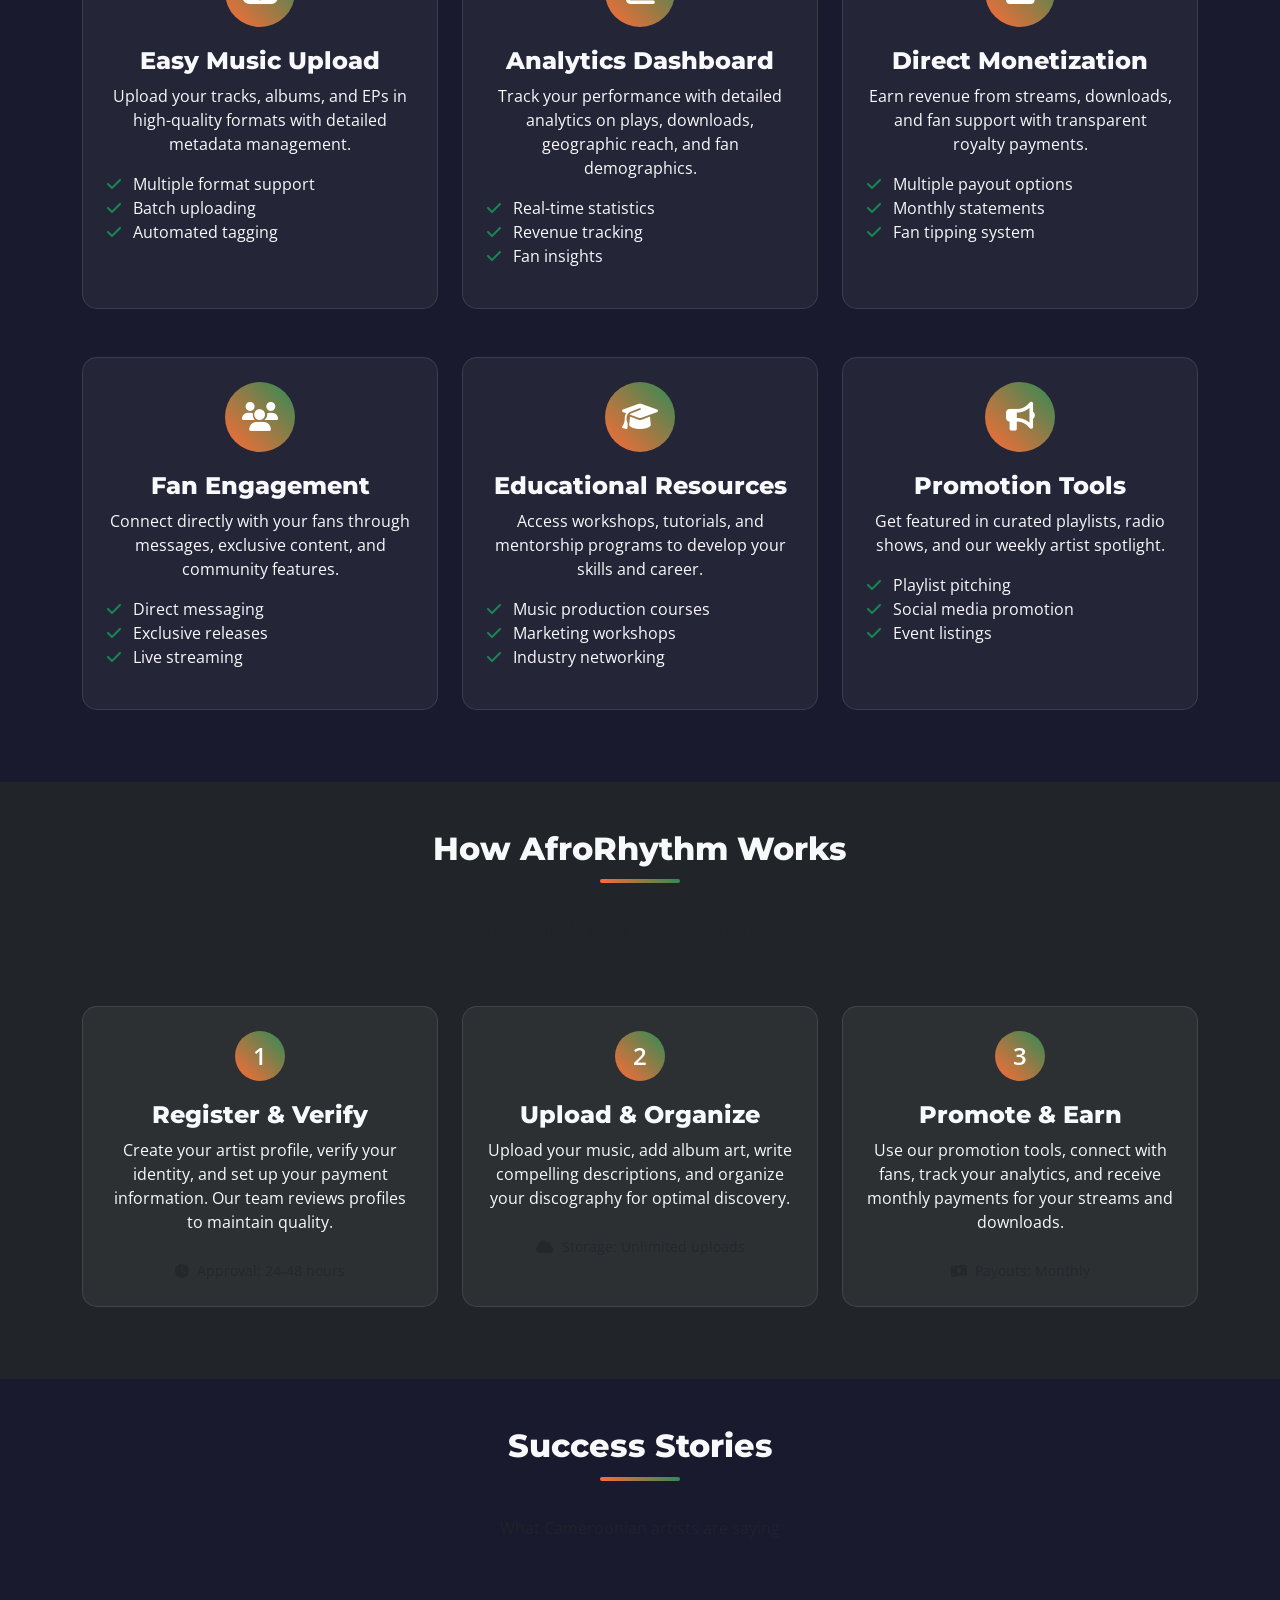
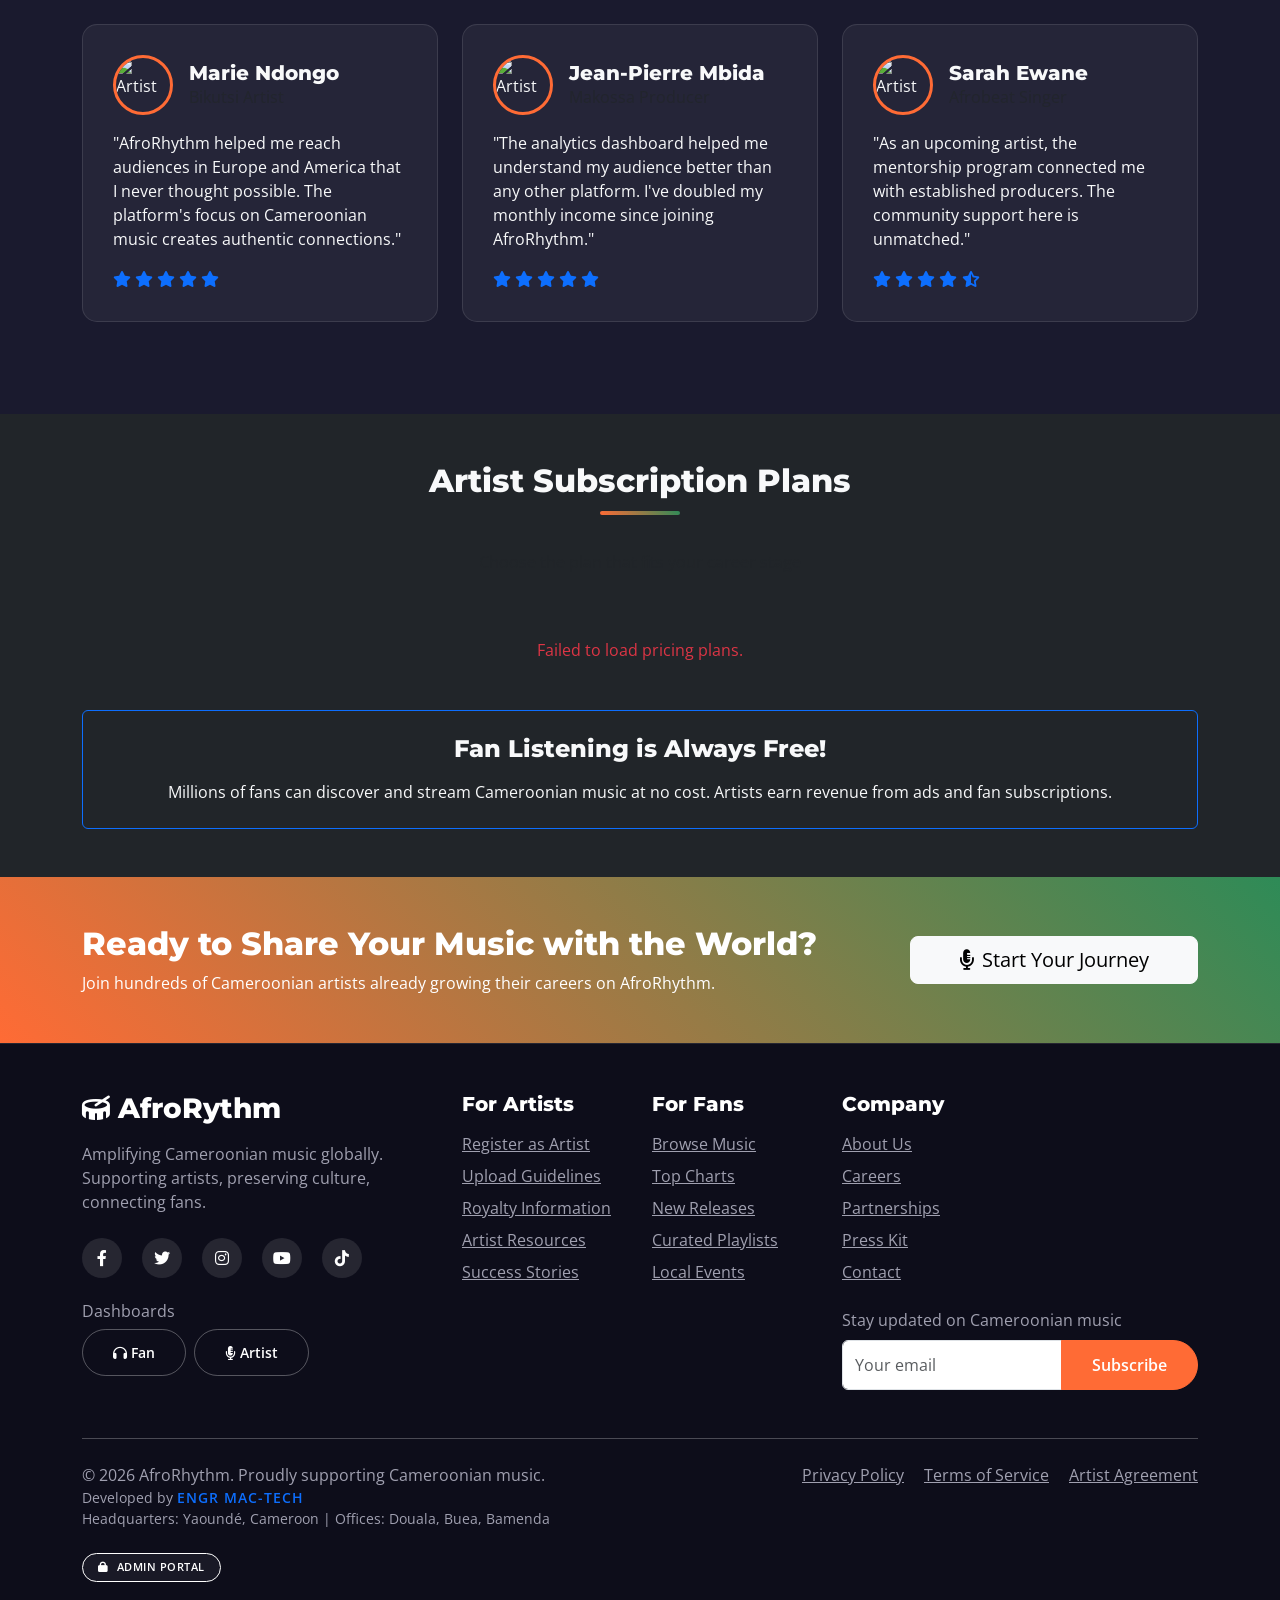
==== commit 51f94f2c: "removed duplicate data and dashboards linked to landing page" ====
--- a/index.html
+++ b/index.html
@@ -441,6 +441,7 @@
             }
         }
     </style>
+    <link href="css/mobile.css" rel="stylesheet">
 </head>
 
 <body>
@@ -1007,7 +1008,7 @@
         <div class="container">
             <div class="row">
                 <div class="col-lg-4 mb-4">
-                    <h3 class="mb-3"><i class="fas fa-drum me-2"></i><span class="platform-name">AfroRhythm</span></h3>
+                    <h3 class="mb-3"><i class="fas fa-drum me-2"></i><span class="platform-name"></span></h3>
                     <p class="text-muted">Amplifying Cameroonian music globally. Supporting artists, preserving culture,
                         connecting fans.</p>
                     <div class="social-icons mt-4">
@@ -1025,9 +1026,6 @@
                             </a>
                             <a href="auth/login.html?role=artist" class="btn btn-outline-light btn-sm">
                                 <i class="fas fa-microphone-alt me-1"></i>Artist
-                            </a>
-                            <a href="auth/login.html?role=admin" class="btn btn-primary btn-sm">
-                                <i class="fas fa-user-shield me-1"></i>Admin Login
                             </a>
                         </div>
                     </div>
@@ -1061,9 +1059,6 @@
                         <li class="mb-2"><a href="#" class="text-muted">Partnerships</a></li>
                         <li class="mb-2"><a href="#" class="text-muted">Press Kit</a></li>
                         <li class="mb-2"><a href="contact.html" class="text-muted">Contact</a></li>
-                        <li class="mb-2 border-top pt-2 mt-2"><a href="auth/login.html?role=admin"
-                                class="text-primary fw-bold" style="text-decoration: none;"><i
-                                    class="fas fa-key me-1"></i>Admin Access</a></li>
                     </ul>
                     <div class="mt-4">
                         <p class="text-muted mb-2">Stay updated on Cameroonian music</p>
@@ -1084,7 +1079,7 @@
                     </p>
                     <div class="mt-4 text-md-start">
                         <a href="auth/login.html?role=admin" class="btn btn-sm admin-portal-btn"
-                            style="font-size: 11px; background-color: rgba(255, 107, 53, 0.05); color: var(--accent-primary); border: 1px solid var(--accent-primary); padding: 5px 15px; border-radius: 20px; transition: all 0.3s ease; display: inline-block; text-transform: uppercase; font-weight: 700; letter-spacing: 0.5px;">
+                            style="font-size: 11px; background-color: rgba(255, 255, 255, 0.05); color: #ffffff; border: 1px solid #ffffff; padding: 5px 15px; border-radius: 20px; transition: all 0.3s ease; display: inline-block; text-transform: uppercase; font-weight: 700; letter-spacing: 0.5px;">
                             <i class="fas fa-lock me-2"></i>Admin Portal
                         </a>
                     </div>
--- a/css/mobile.css
+++ b/css/mobile.css
@@ -0,0 +1,406 @@
+/* ============================================================
+   AfroRhythm – Global Mobile Responsiveness
+   Included on every page after the page-specific CSS.
+   ============================================================ */
+
+/* ─── Sidebar Overlay Backdrop ─── */
+.sidebar-overlay {
+    display: none;
+    position: fixed;
+    inset: 0;
+    background: rgba(0, 0, 0, 0.6);
+    z-index: 999;
+    backdrop-filter: blur(2px);
+    opacity: 0;
+    transition: opacity 0.3s ease;
+}
+
+.sidebar-overlay.active {
+    display: block;
+    opacity: 1;
+}
+
+/* ─── Hamburger Button ─── */
+.hamburger-btn {
+    display: none;
+    background: none;
+    border: none;
+    color: inherit;
+    font-size: 1.4rem;
+    cursor: pointer;
+    padding: 6px 10px;
+    border-radius: 8px;
+    transition: background 0.2s ease;
+    align-items: center;
+    justify-content: center;
+    line-height: 1;
+    color: #ffffff;
+}
+
+.hamburger-btn:hover {
+    background: rgba(255, 255, 255, 0.1);
+}
+
+/* ─── Table Responsive Wrapper ─── */
+.table-responsive-mobile {
+    width: 100%;
+    overflow-x: auto;
+    -webkit-overflow-scrolling: touch;
+    border-radius: 8px;
+}
+
+/* ─── General Mobile Fixes ─── */
+*,
+*::before,
+*::after {
+    -webkit-tap-highlight-color: transparent;
+}
+
+img {
+    max-width: 100%;
+    height: auto;
+}
+
+/* ============================================================
+   ≤ 992px  (Tablet and below – sidebar collapses)
+   ============================================================ */
+@media (max-width: 992px) {
+
+    /* Show hamburger */
+    .hamburger-btn {
+        display: flex;
+    }
+
+    /* ── Fan / Artist sidebar (fixed, transform-based) ── */
+    .sidebar {
+        transform: translateX(-100%) !important;
+        z-index: 1050 !important;
+    }
+
+    .sidebar.open {
+        transform: translateX(0) !important;
+    }
+
+    /* Artist uses #sidebar-wrapper */
+    #sidebar-wrapper {
+        transform: translateX(-100%) !important;
+        z-index: 1050 !important;
+        margin-left: 0 !important;
+    }
+
+    #sidebar-wrapper.open {
+        transform: translateX(0) !important;
+    }
+
+    /* Admin sidebar */
+    .app>.sidebar {
+        transform: translateX(-100%) !important;
+    }
+
+    .app>.sidebar.open {
+        transform: translateX(0) !important;
+    }
+
+    /* Main content takes full width */
+    .main-content,
+    #page-content-wrapper {
+        margin-left: 0 !important;
+        width: 100% !important;
+    }
+
+    /* Admin body overflow fix */
+    body {
+        overflow: auto !important;
+    }
+
+    /* Admin app height fix */
+    .app {
+        height: auto !important;
+        min-height: 100vh;
+    }
+
+    /* Fan dashboard main layout */
+    .main-content {
+        margin-left: 0 !important;
+    }
+
+    /* Top bar fixes */
+    .top-bar {
+        padding: 0.75rem 1rem !important;
+        gap: 0.5rem;
+    }
+
+    .top-bar-left {
+        gap: 0.5rem !important;
+    }
+
+    /* Search bar */
+    .search-container {
+        width: 180px !important;
+    }
+
+    /* Admin search input */
+    .search-input {
+        width: 160px !important;
+        font-size: 13px;
+    }
+}
+
+/* ============================================================
+   ≤ 768px  (Mobile – full overhaul)
+   ============================================================ */
+@media (max-width: 768px) {
+
+    /* Hide search input in top bar; user can use a section's search */
+    .top-bar .search-container,
+    .top-bar .search-input {
+        display: none !important;
+    }
+
+    /* Top bar title smaller */
+    .top-bar h1,
+    .top-bar .top-bar-left h1 {
+        font-size: 1.1rem !important;
+    }
+
+    /* User profile label hiding on very small top bar */
+    .user-info .user-details,
+    .user-profile .user-info {
+        display: none;
+    }
+
+    /* Content area padding */
+    .content-area,
+    .container-fluid.page-content,
+    .container-fluid {
+        padding: 1rem !important;
+    }
+
+    /* ── Stats grid → 2 columns on tablet, 1 on phone ── */
+    .stats-grid {
+        grid-template-columns: repeat(2, 1fr) !important;
+    }
+
+    /* ── Cards grid → 2 columns ── */
+    .cards-grid {
+        grid-template-columns: repeat(2, 1fr) !important;
+    }
+
+    /* ── Charts grid → 1 column ── */
+    .charts-grid {
+        grid-template-columns: 1fr !important;
+    }
+
+    /* ── Hero Welcome box ── */
+    .hero-welcome {
+        padding: 1.5rem !important;
+    }
+
+    .hero-content h1 {
+        font-size: 1.6rem !important;
+    }
+
+    .hero-content p {
+        font-size: 0.95rem !important;
+    }
+
+    .hero-stats {
+        gap: 1rem !important;
+    }
+
+    .hero-stat-value {
+        font-size: 1.4rem !important;
+    }
+
+    /* ── Tables wrap ── */
+    .table-responsive-mobile,
+    .data-table .table-content,
+    .table-content {
+        overflow-x: auto !important;
+        -webkit-overflow-scrolling: touch;
+    }
+
+    table {
+        min-width: 500px;
+    }
+
+    /* ── Table header stacks ── */
+    .table-header {
+        flex-direction: column !important;
+        align-items: flex-start !important;
+        gap: 0.5rem !important;
+    }
+
+    /* ── Plan cards de-scale ── */
+    .plan-card.featured {
+        transform: scale(1) !important;
+    }
+
+    /* Upload area condensed */
+    .upload-area {
+        padding: 1.5rem !important;
+    }
+
+    /* Section header wraps */
+    .section-header {
+        flex-wrap: wrap;
+        gap: 0.5rem;
+    }
+
+    /* ── Now Playing Bar ── */
+    .now-playing-bar {
+        padding: 0.5rem 0 !important;
+    }
+
+    /* Hide volume control on small phones */
+    .volume-control,
+    .volume-slider {
+        display: none !important;
+    }
+
+    /* Player info text truncate */
+    .now-playing-bar .song-title,
+    .now-playing-bar .artist-name {
+        max-width: 120px;
+        overflow: hidden;
+        text-overflow: ellipsis;
+        white-space: nowrap;
+    }
+
+    /* Fix page-content bottom clearance for now-playing bar */
+    #page-content-wrapper,
+    .content-area {
+        padding-bottom: 80px !important;
+    }
+}
+
+/* ============================================================
+   ≤ 480px  (Small phones)
+   ============================================================ */
+@media (max-width: 480px) {
+
+    /* Stats grid → 1 column */
+    .stats-grid {
+        grid-template-columns: 1fr !important;
+    }
+
+    /* Cards grid → 1 column */
+    .cards-grid {
+        grid-template-columns: 1fr !important;
+    }
+
+    /* Font size for h2 sections */
+    .section-header h2 {
+        font-size: 1.3rem !important;
+    }
+
+    /* Sidebar full width on phones */
+    .sidebar,
+    #sidebar-wrapper {
+        width: 100% !important;
+        max-width: 280px;
+    }
+
+    /* Top bar branding */
+    .sidebar-header h1 {
+        font-size: 22px !important;
+    }
+
+    /* Auth card full width */
+    .auth-card {
+        padding: 20px 15px !important;
+    }
+
+    /* Hide non-essential user profile text */
+    .user-profile {
+        padding: 6px !important;
+    }
+
+    /* Buttons smaller */
+    .btn-auth {
+        padding: 10px 16px !important;
+        font-size: 0.9rem !important;
+    }
+
+    /* Notification / user icon buttons in top bar */
+    .notification-btn,
+    .icon-btn {
+        font-size: 16px !important;
+        padding: 6px !important;
+    }
+}
+
+/* ============================================================
+   Landing Page (index.html) specific overrides
+   ============================================================ */
+@media (max-width: 992px) {
+    .hero-section {
+        padding: 120px 0 60px !important;
+        text-align: center;
+    }
+
+    .hero-section .d-flex.flex-wrap {
+        justify-content: center;
+    }
+}
+
+@media (max-width: 768px) {
+    .hero-section {
+        padding: 100px 0 50px !important;
+    }
+
+    .display-3 {
+        font-size: 2rem !important;
+    }
+
+    .lead {
+        font-size: 1rem !important;
+    }
+
+    /* Stats counter text */
+    .counter-number {
+        font-size: 2rem !important;
+    }
+
+    /* Artist image smaller */
+    .artist-image {
+        height: 180px !important;
+    }
+
+    /* Genre badges wrap */
+    .genre-badge {
+        font-size: 0.75rem;
+        padding: 4px 10px;
+    }
+
+    /* Pricing popular de-scale */
+    .pricing-card.popular {
+        transform: scale(1) !important;
+    }
+
+    /* Stats counter section padding */
+    .stats-counter {
+        padding: 40px 20px !important;
+    }
+
+    /* Navbar adjustments */
+    .navbar-brand {
+        font-size: 1.4rem !important;
+    }
+}
+
+@media (max-width: 480px) {
+    .display-3 {
+        font-size: 1.7rem !important;
+    }
+
+    .btn-lg {
+        padding: 0.6rem 1.2rem !important;
+        font-size: 0.9rem !important;
+    }
+
+    /* Hide right-side hero image grid on very small phones */
+    .hero-section .col-lg-6:last-child {
+        display: none;
+    }
+}
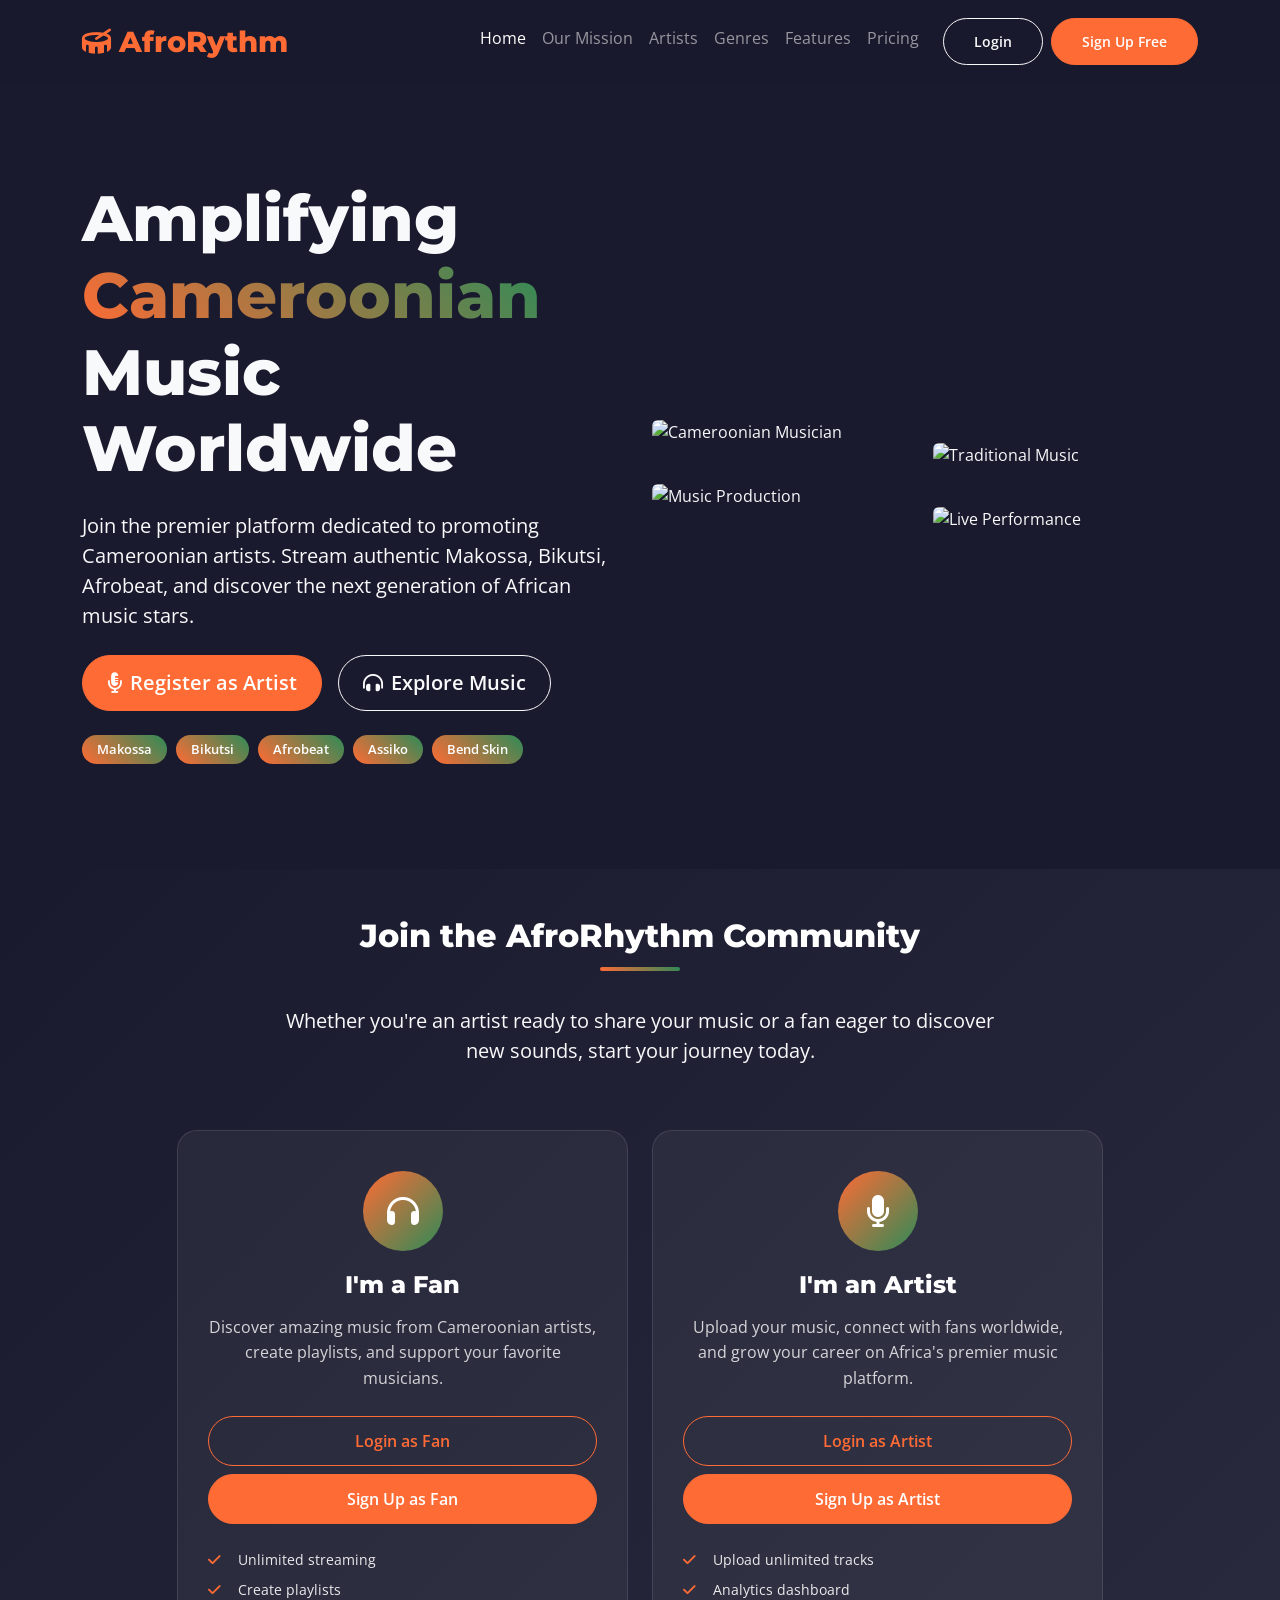
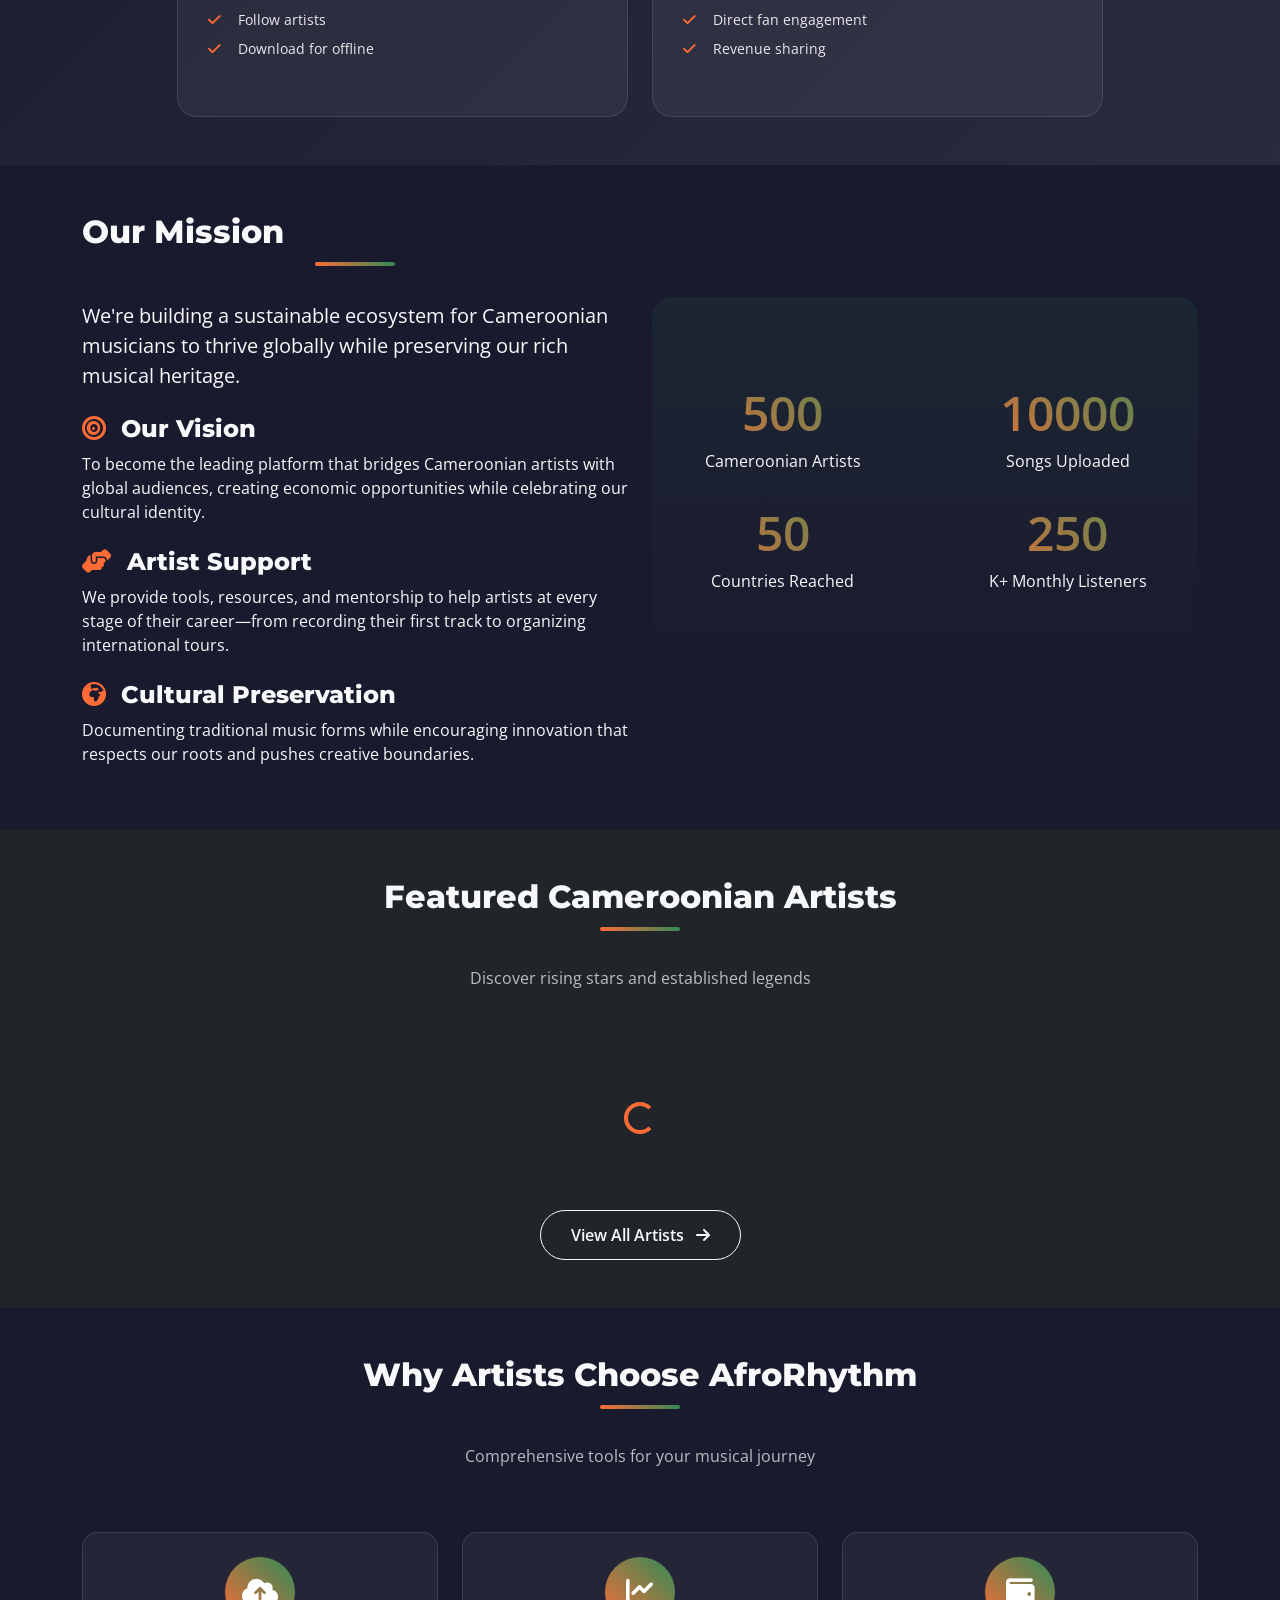
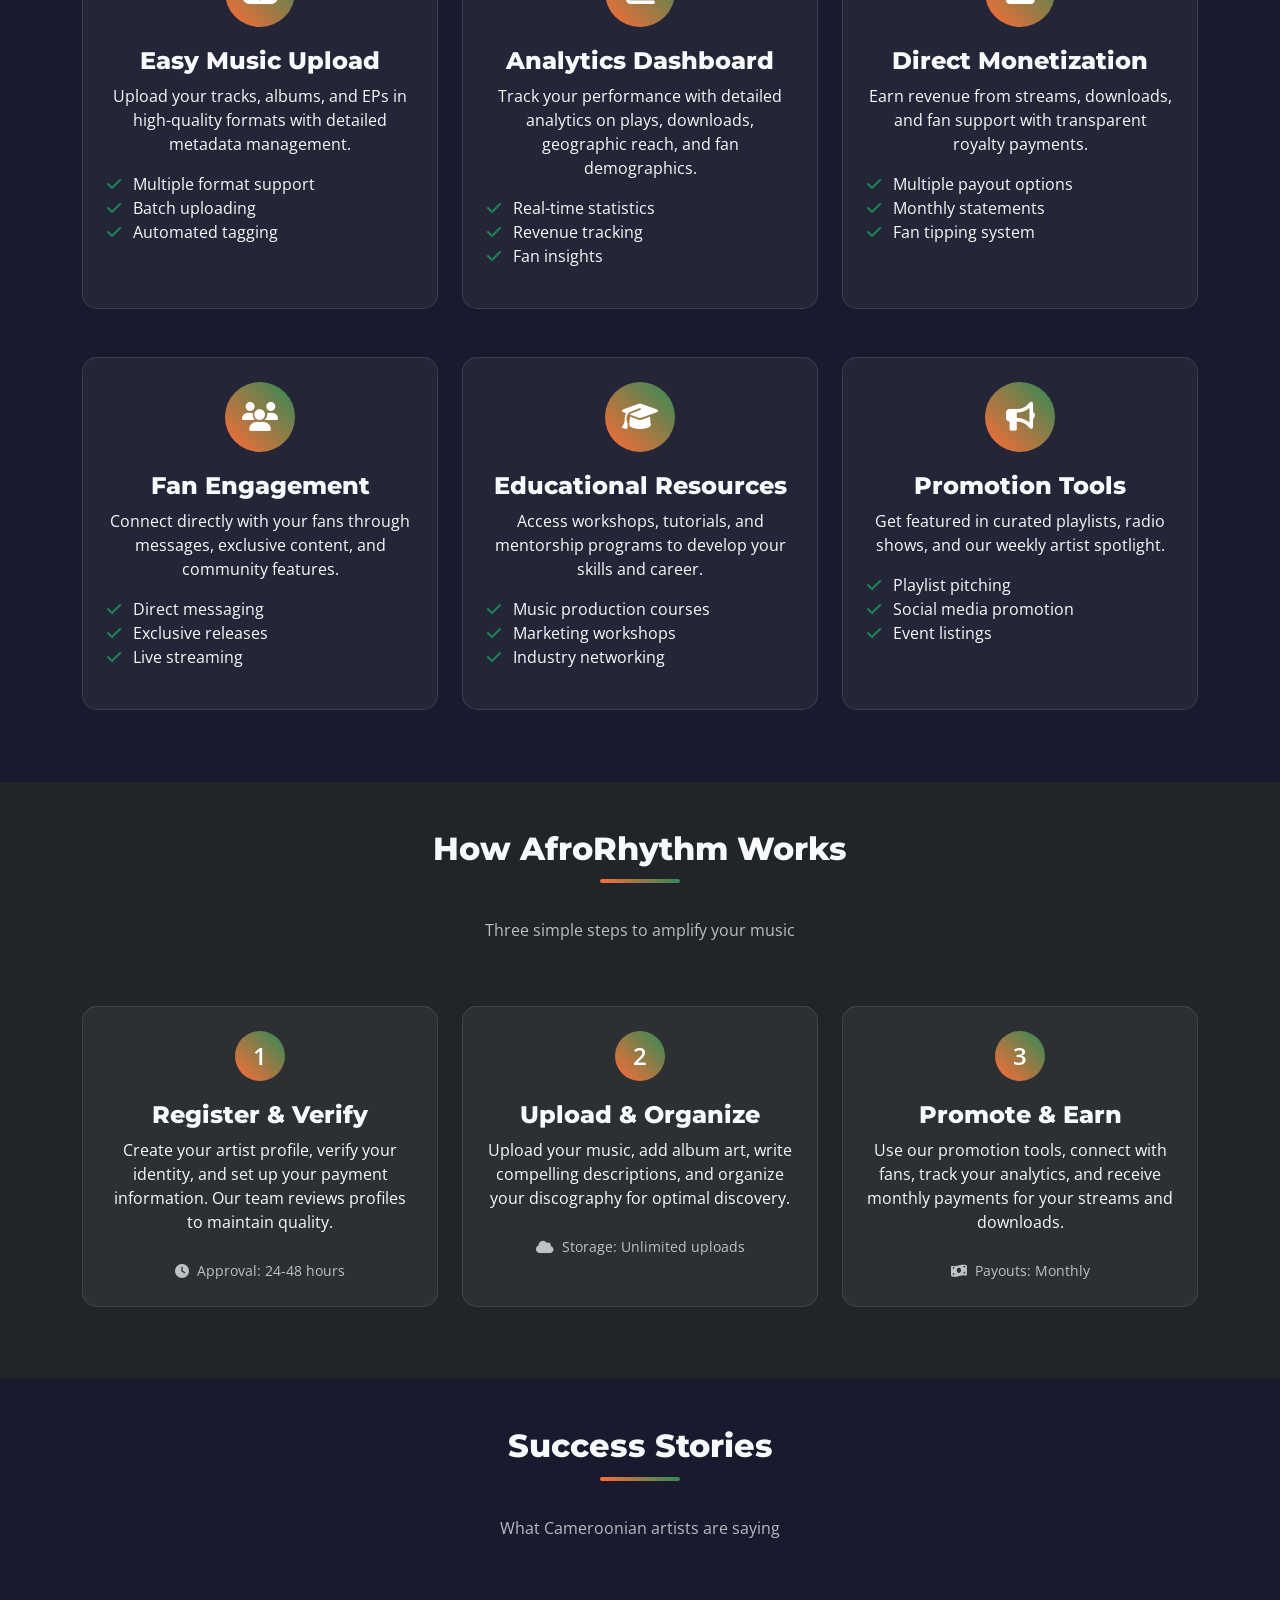
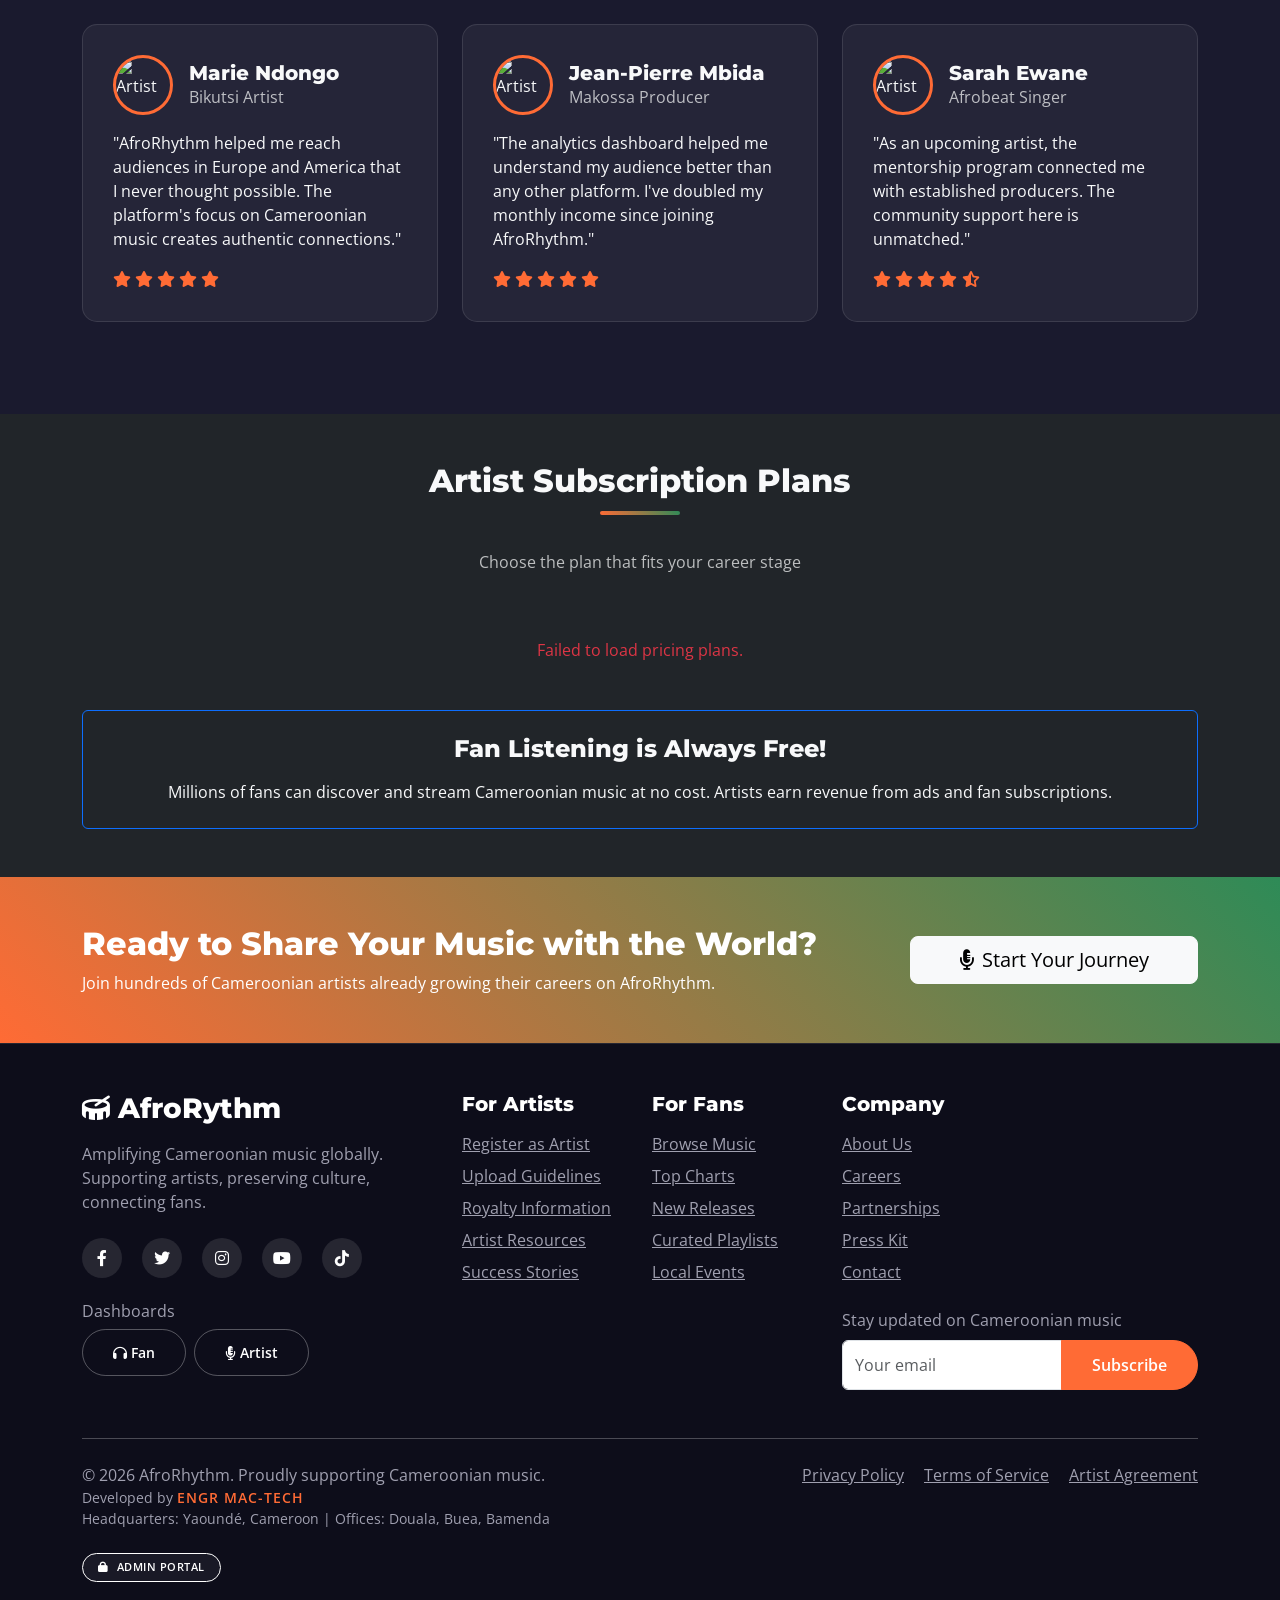
==== commit d9c95b4c: "comment section" ====
--- a/index.html
+++ b/index.html
@@ -65,6 +65,14 @@
             -webkit-background-clip: text;
             -webkit-text-fill-color: transparent;
             background-clip: text;
+        }
+
+        .text-muted {
+            color: rgba(248, 249, 250, 0.72) !important;
+        }
+
+        .text-primary {
+            color: var(--primary-color) !important;
         }
 
         .btn-primary {
@@ -686,7 +694,7 @@
             </div>
 
             <div class="text-center mt-4">
-                <a href="artists.html" class="btn btn-outline-light">
+                <a href="browse.html" class="btn btn-outline-light">
                     View All Artists <i class="fas fa-arrow-right ms-2"></i>
                 </a>
             </div>
@@ -1058,7 +1066,7 @@
                         <li class="mb-2"><a href="#" class="text-muted">Careers</a></li>
                         <li class="mb-2"><a href="#" class="text-muted">Partnerships</a></li>
                         <li class="mb-2"><a href="#" class="text-muted">Press Kit</a></li>
-                        <li class="mb-2"><a href="contact.html" class="text-muted">Contact</a></li>
+                        <li class="mb-2"><a href="mailto:contact@afrorhythm.local" class="text-muted">Contact</a></li>
                     </ul>
                     <div class="mt-4">
                         <p class="text-muted mb-2">Stay updated on Cameroonian music</p>
@@ -1121,7 +1129,7 @@
                 if (user.type === 'artist') {
                     dashboardLink.href = 'artist.html';
                     dashboardLink.innerHTML = '<i class="fas fa-chart-line me-1"></i>Artist Dashboard';
-                } else if (user.type === 'admin' || user.type === 'moderator') {
+                } else if (user.type === 'admin') {
                     dashboardLink.href = 'admin.html';
                     dashboardLink.innerHTML = '<i class="fas fa-user-shield me-1"></i>Admin Dashboard';
                 } else {
